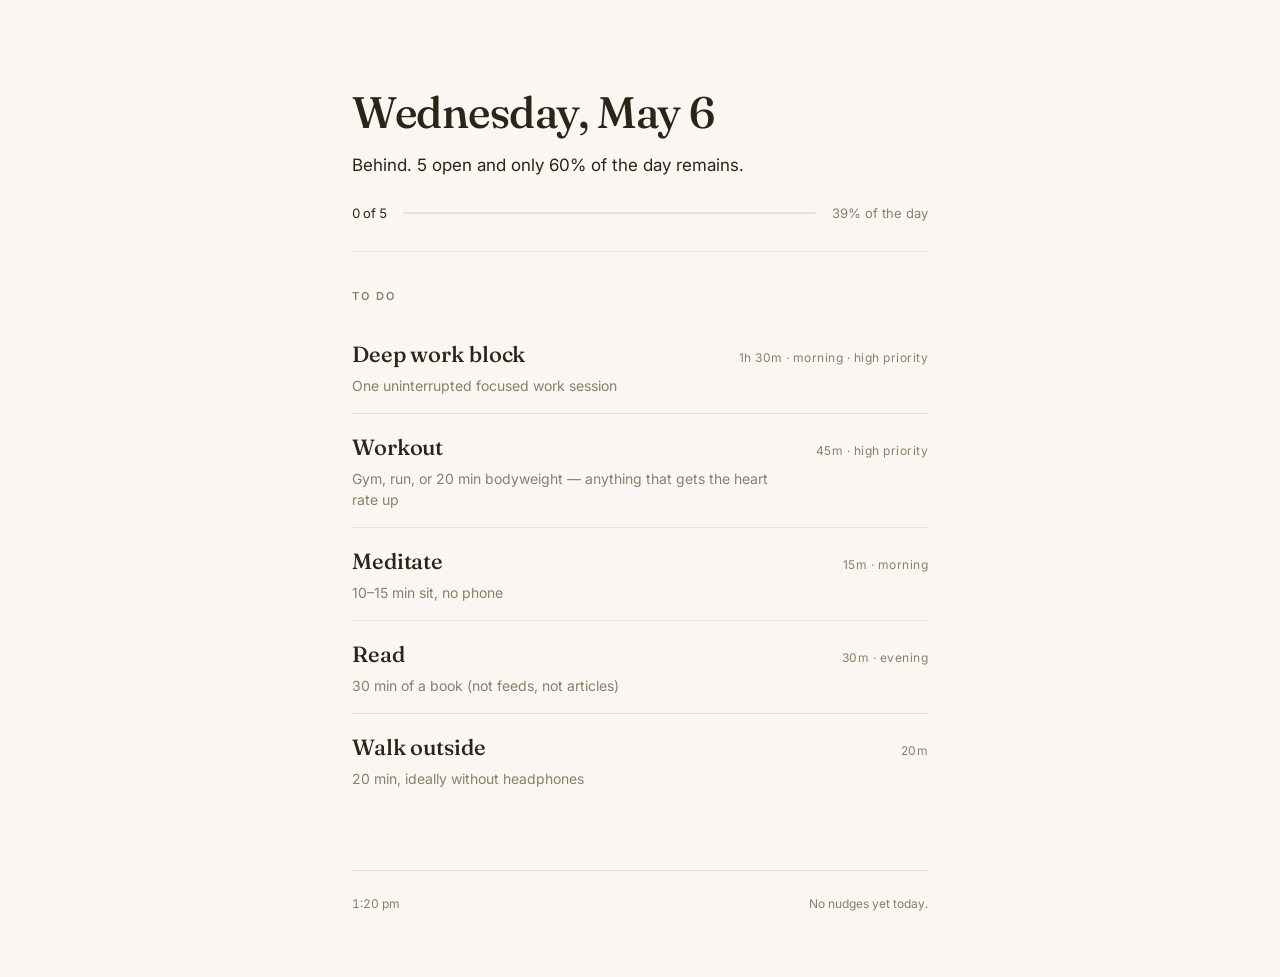
==== index.html @ dbdef40c "v0 skeleton: goals + state YAML, dashboard renderer, sample dashboard - goals.yaml + state/<date>.ya" ====
<!doctype html>
<html lang="en">
<head>
<meta charset="utf-8" />
<meta name="viewport" content="width=device-width, initial-scale=1" />
<title>Wednesday, May 6 — Life</title>
<link rel="preconnect" href="https://fonts.googleapis.com">
<link rel="preconnect" href="https://fonts.gstatic.com" crossorigin>
<link href="https://fonts.googleapis.com/css2?family=Fraunces:wght@400;500;600&family=Inter:wght@400;500;600&display=swap" rel="stylesheet">
<style>
  :root {
    --bg: #faf7f2;
    --ink: #2c2418;
    --muted: #8b7e6b;
    --line: #e8e1d4;
    --sage: #6b7f5a;
    --done-bg: #f1ede3;
    --skip: #a89a83;
  }
  * { box-sizing: border-box; }
  html, body { margin: 0; padding: 0; }
  body {
    background: var(--bg);
    color: var(--ink);
    font-family: 'Inter', -apple-system, system-ui, sans-serif;
    font-size: 16px;
    line-height: 1.55;
    -webkit-font-smoothing: antialiased;
  }
  .page {
    max-width: 640px;
    margin: 0 auto;
    padding: 88px 32px 64px;
  }

  header.head {
    border-bottom: 1px solid var(--line);
    padding-bottom: 28px;
    margin-bottom: 36px;
  }
  .date {
    font-family: 'Fraunces', Georgia, serif;
    font-weight: 500;
    font-size: 44px;
    line-height: 1.1;
    letter-spacing: -0.01em;
    margin: 0 0 16px;
  }
  .status-line {
    font-size: 17px;
    color: var(--ink);
    margin: 0 0 24px;
  }
  .progress {
    display: flex;
    align-items: center;
    gap: 16px;
    font-size: 13px;
    color: var(--muted);
  }
  .progress__bar {
    flex: 1;
    height: 2px;
    background: var(--line);
    border-radius: 2px;
    overflow: hidden;
  }
  .progress__fill {
    height: 100%;
    background: var(--sage);
    width: 0.0%;
    transition: width 600ms ease;
  }
  .progress__count {
    font-feature-settings: "tnum";
    color: var(--ink);
  }

  .section {
    margin: 36px 0;
  }
  .section__label {
    font-family: 'Inter', sans-serif;
    font-size: 11px;
    text-transform: uppercase;
    letter-spacing: 0.18em;
    color: var(--muted);
    margin: 0 0 16px;
    font-weight: 600;
  }
  .goals { list-style: none; padding: 0; margin: 0; }
  .goal {
    display: flex;
    justify-content: space-between;
    align-items: baseline;
    gap: 24px;
    padding: 16px 0;
    border-bottom: 1px solid var(--line);
  }
  .goal:last-child { border-bottom: none; }
  .goal__main { flex: 1; min-width: 0; }
  .goal__title {
    font-family: 'Fraunces', Georgia, serif;
    font-size: 22px;
    font-weight: 500;
    letter-spacing: -0.005em;
  }
  .goal__desc {
    color: var(--muted);
    font-size: 14px;
    margin-top: 4px;
  }
  .goal__meta {
    font-size: 12px;
    color: var(--muted);
    text-transform: lowercase;
    letter-spacing: 0.04em;
    white-space: nowrap;
    flex-shrink: 0;
  }
  .goal--done .goal__title,
  .goal--done .goal__desc {
    color: var(--muted);
    text-decoration: line-through;
    text-decoration-color: var(--line);
  }
  .goal--skipped .goal__title,
  .goal--skipped .goal__desc {
    color: var(--skip);
    font-style: italic;
  }

  footer.foot {
    border-top: 1px solid var(--line);
    padding-top: 24px;
    margin-top: 64px;
    display: flex;
    justify-content: space-between;
    font-size: 12px;
    color: var(--muted);
    font-feature-settings: "tnum";
  }
  footer.foot .right { text-align: right; }

  @media (prefers-color-scheme: dark) {
    :root {
      --bg: #1c1a16;
      --ink: #f0ebe0;
      --muted: #847b6b;
      --line: #2e2a23;
      --sage: #8aa177;
      --done-bg: #25221c;
      --skip: #5e5749;
    }
  }
</style>
</head>
<body>
  <main class="page">
    <header class="head">
      <h1 class="date">Wednesday, May 6</h1>
      <p class="status-line">Behind. 5 open and only 60% of the day remains.</p>
      <div class="progress">
        <span class="progress__count">0 of 5</span>
        <span class="progress__bar"><span class="progress__fill"></span></span>
        <span>39% of the day</span>
      </div>
    </header>
    
    <section class="section">
      <h2 class="section__label">To do</h2>
      <ul class="goals">
      <li class="goal goal--open">
        <div class="goal__main">
          <div class="goal__title">Deep work block</div>
          <div class="goal__desc">One uninterrupted focused work session</div>
        </div>
        <div class="goal__meta">1h 30m · morning · high priority</div>
      </li>
      <li class="goal goal--open">
        <div class="goal__main">
          <div class="goal__title">Workout</div>
          <div class="goal__desc">Gym, run, or 20 min bodyweight — anything that gets the heart rate up</div>
        </div>
        <div class="goal__meta">45m · high priority</div>
      </li>
      <li class="goal goal--open">
        <div class="goal__main">
          <div class="goal__title">Meditate</div>
          <div class="goal__desc">10–15 min sit, no phone</div>
        </div>
        <div class="goal__meta">15m · morning</div>
      </li>
      <li class="goal goal--open">
        <div class="goal__main">
          <div class="goal__title">Read</div>
          <div class="goal__desc">30 min of a book (not feeds, not articles)</div>
        </div>
        <div class="goal__meta">30m · evening</div>
      </li>
      <li class="goal goal--open">
        <div class="goal__main">
          <div class="goal__title">Walk outside</div>
          <div class="goal__desc">20 min, ideally without headphones</div>
        </div>
        <div class="goal__meta">20m</div>
      </li>
      </ul>
    </section>
    <footer class="foot">
      <div>1:20 pm</div>
      <div class="right">No nudges yet today.</div>
    </footer>
  </main>
</body>
</html>
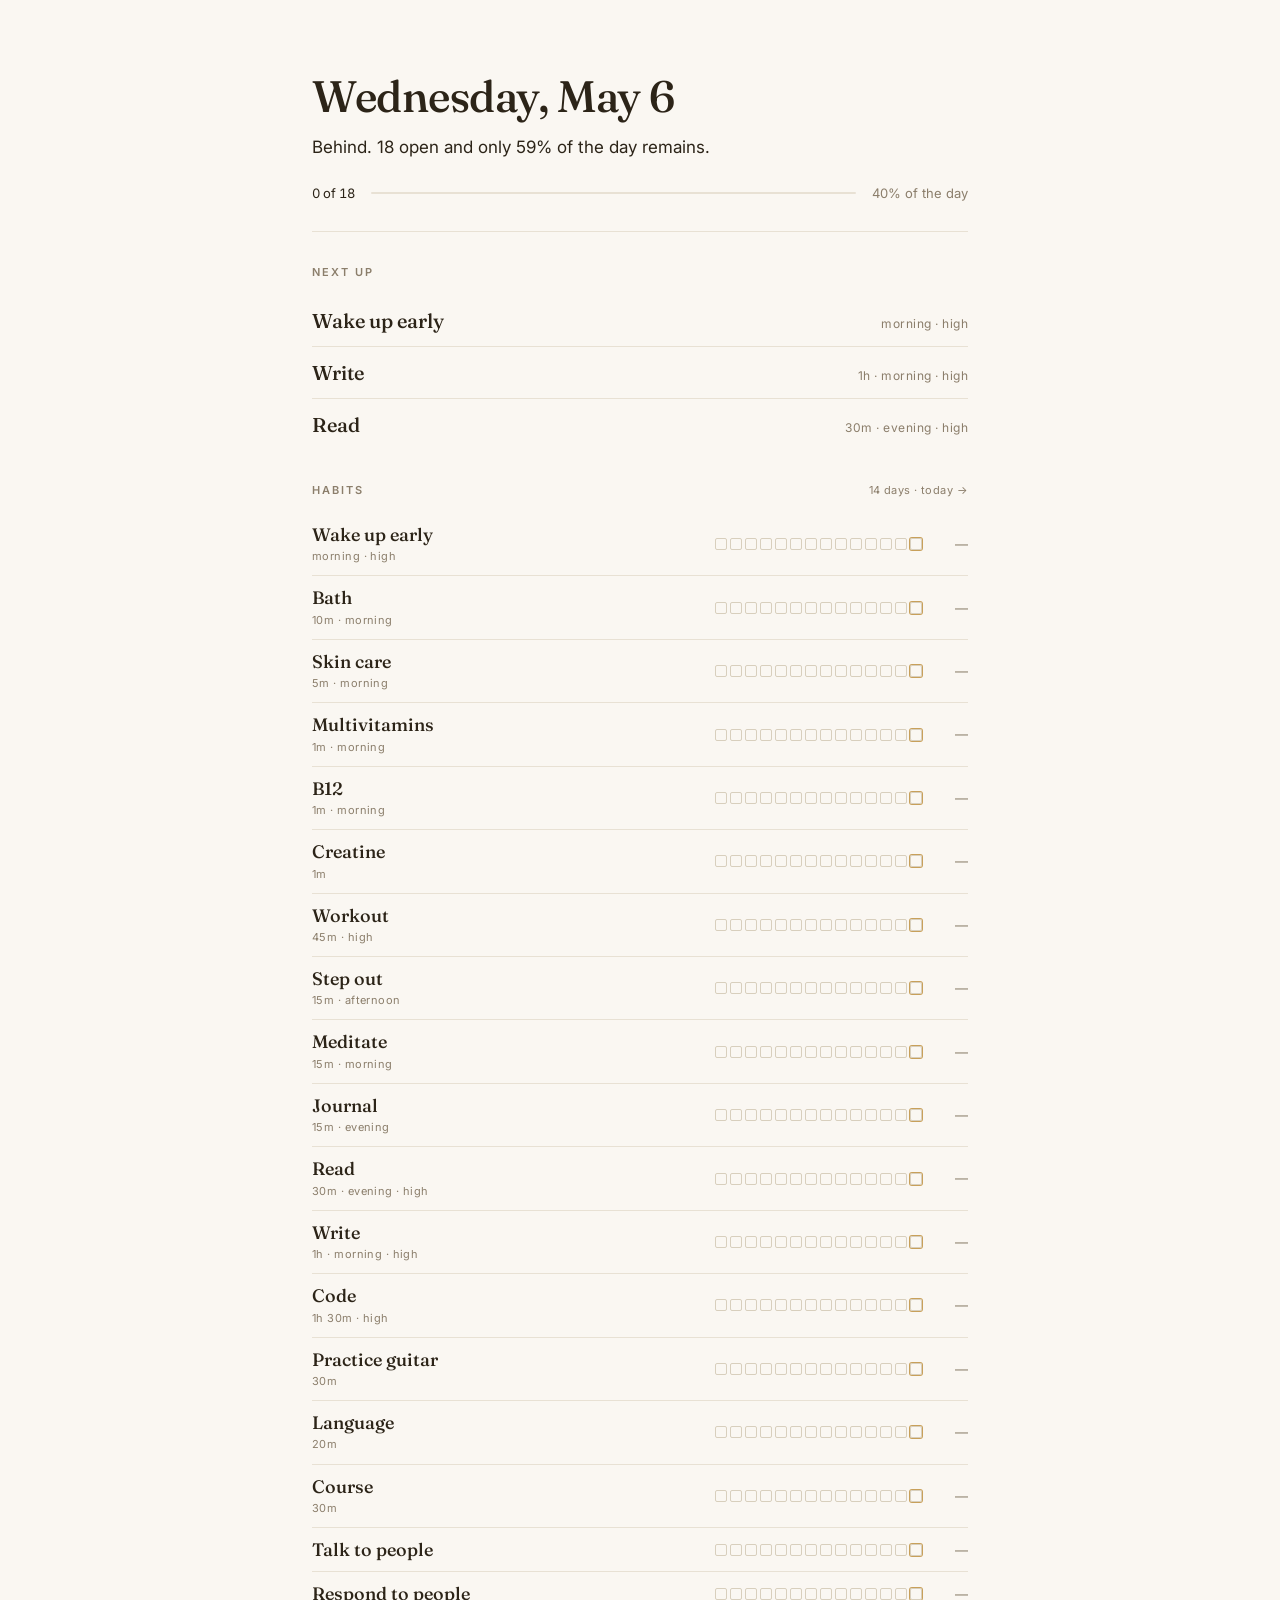
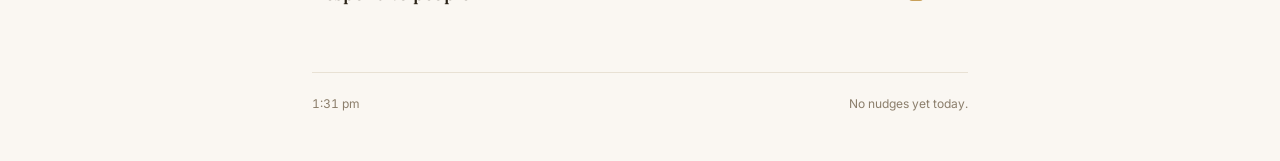
==== commit 245c2ff5: "add multi-day tracker; expand goals to actual 18-item list Page now has two zones: 1. Dashboard — da" ====
--- a/index.html
+++ b/index.html
@@ -13,9 +13,11 @@
     --ink: #2c2418;
     --muted: #8b7e6b;
     --line: #e8e1d4;
+    --line-strong: #d8cfbd;
     --sage: #6b7f5a;
-    --done-bg: #f1ede3;
-    --skip: #a89a83;
+    --sage-soft: #b3c0a3;
+    --skip: #b8aa92;
+    --today: #c8a05a;
   }
   * { box-sizing: border-box; }
   html, body { margin: 0; padding: 0; }
@@ -28,15 +30,16 @@
     -webkit-font-smoothing: antialiased;
   }
   .page {
-    max-width: 640px;
+    max-width: 720px;
     margin: 0 auto;
-    padding: 88px 32px 64px;
-  }
-
-  header.head {
+    padding: 72px 32px 48px;
+  }
+
+  /* ───── Dashboard zone ───── */
+  header.dash {
     border-bottom: 1px solid var(--line);
     padding-bottom: 28px;
-    margin-bottom: 36px;
+    margin-bottom: 32px;
   }
   .date {
     font-family: 'Fraunces', Georgia, serif;
@@ -44,12 +47,12 @@
     font-size: 44px;
     line-height: 1.1;
     letter-spacing: -0.01em;
-    margin: 0 0 16px;
+    margin: 0 0 14px;
   }
   .status-line {
     font-size: 17px;
     color: var(--ink);
-    margin: 0 0 24px;
+    margin: 0 0 22px;
   }
   .progress {
     display: flex;
@@ -76,64 +79,113 @@
     color: var(--ink);
   }
 
-  .section {
-    margin: 36px 0;
-  }
-  .section__label {
+  /* ───── Block / section ───── */
+  .block { margin: 32px 0; }
+  .block__label {
     font-family: 'Inter', sans-serif;
     font-size: 11px;
     text-transform: uppercase;
     letter-spacing: 0.18em;
     color: var(--muted);
-    margin: 0 0 16px;
+    margin: 0 0 14px;
     font-weight: 600;
   }
-  .goals { list-style: none; padding: 0; margin: 0; }
-  .goal {
+
+  /* ───── Next up list ───── */
+  .up-list { list-style: none; padding: 0; margin: 0; }
+  .up {
     display: flex;
     justify-content: space-between;
     align-items: baseline;
-    gap: 24px;
-    padding: 16px 0;
+    padding: 10px 0;
     border-bottom: 1px solid var(--line);
-  }
-  .goal:last-child { border-bottom: none; }
-  .goal__main { flex: 1; min-width: 0; }
-  .goal__title {
+    gap: 16px;
+  }
+  .up:last-child { border-bottom: none; }
+  .up__title {
     font-family: 'Fraunces', Georgia, serif;
-    font-size: 22px;
+    font-size: 20px;
     font-weight: 500;
-    letter-spacing: -0.005em;
-  }
-  .goal__desc {
-    color: var(--muted);
-    font-size: 14px;
-    margin-top: 4px;
-  }
-  .goal__meta {
+  }
+  .up__meta {
     font-size: 12px;
     color: var(--muted);
     text-transform: lowercase;
     letter-spacing: 0.04em;
-    white-space: nowrap;
     flex-shrink: 0;
   }
-  .goal--done .goal__title,
-  .goal--done .goal__desc {
-    color: var(--muted);
-    text-decoration: line-through;
-    text-decoration-color: var(--line);
-  }
-  .goal--skipped .goal__title,
-  .goal--skipped .goal__desc {
-    color: var(--skip);
-    font-style: italic;
-  }
-
+
+  /* ───── Habit list with tracker grid ───── */
+  .tracker-head {
+    display: flex;
+    justify-content: space-between;
+    align-items: baseline;
+  }
+  .tracker-head .legend {
+    font-size: 11px;
+    color: var(--muted);
+    letter-spacing: 0.04em;
+  }
+  .rows { list-style: none; padding: 0; margin: 0; }
+  .row {
+    display: grid;
+    grid-template-columns: 1fr auto auto;
+    gap: 18px;
+    align-items: center;
+    padding: 10px 0;
+    border-bottom: 1px solid var(--line);
+  }
+  .row:last-child { border-bottom: none; }
+  .row__name { min-width: 0; }
+  .row__title {
+    font-family: 'Fraunces', Georgia, serif;
+    font-size: 18px;
+    font-weight: 500;
+    line-height: 1.3;
+  }
+  .row__meta {
+    font-size: 11px;
+    color: var(--muted);
+    margin-top: 2px;
+    text-transform: lowercase;
+    letter-spacing: 0.04em;
+  }
+  .row__grid {
+    display: flex;
+    gap: 3px;
+  }
+  .cell {
+    width: 12px;
+    height: 12px;
+    border-radius: 2px;
+    background: transparent;
+    border: 1px solid var(--line-strong);
+    display: inline-block;
+  }
+  .cell--done { background: var(--sage); border-color: var(--sage); }
+  .cell--partial {
+    background: linear-gradient(135deg, var(--sage) 0 50%, transparent 50% 100%);
+    border-color: var(--sage);
+  }
+  .cell--skipped { background: var(--skip); border-color: var(--skip); opacity: 0.5; }
+  .cell--open { background: transparent; }
+  .cell--today {
+    box-shadow: 0 0 0 1px var(--today);
+  }
+  .row__streak {
+    width: 28px;
+    text-align: right;
+    font-feature-settings: "tnum";
+    font-size: 13px;
+  }
+  .streak--on { color: var(--sage); font-weight: 600; }
+  .streak--off { color: var(--muted); }
+
+  /* ───── Footer ───── */
   footer.foot {
     border-top: 1px solid var(--line);
-    padding-top: 24px;
-    margin-top: 64px;
+    padding-top: 22px;
+    margin-top: 56px;
     display: flex;
     justify-content: space-between;
     font-size: 12px;
@@ -142,73 +194,210 @@
   }
   footer.foot .right { text-align: right; }
 
+  /* ───── Dark mode ───── */
   @media (prefers-color-scheme: dark) {
     :root {
       --bg: #1c1a16;
       --ink: #f0ebe0;
       --muted: #847b6b;
-      --line: #2e2a23;
+      --line: #2a2620;
+      --line-strong: #3a352c;
       --sage: #8aa177;
-      --done-bg: #25221c;
+      --sage-soft: #4a5a3e;
       --skip: #5e5749;
+      --today: #c8a05a;
     }
   }
 </style>
 </head>
 <body>
   <main class="page">
-    <header class="head">
+
+    <!-- Dashboard zone -->
+    <header class="dash">
       <h1 class="date">Wednesday, May 6</h1>
-      <p class="status-line">Behind. 5 open and only 60% of the day remains.</p>
+      <p class="status-line">Behind. 18 open and only 59% of the day remains.</p>
       <div class="progress">
-        <span class="progress__count">0 of 5</span>
+        <span class="progress__count">0 of 18</span>
         <span class="progress__bar"><span class="progress__fill"></span></span>
-        <span>39% of the day</span>
+        <span>40% of the day</span>
       </div>
     </header>
     
-    <section class="section">
-      <h2 class="section__label">To do</h2>
-      <ul class="goals">
-      <li class="goal goal--open">
-        <div class="goal__main">
-          <div class="goal__title">Deep work block</div>
-          <div class="goal__desc">One uninterrupted focused work session</div>
-        </div>
-        <div class="goal__meta">1h 30m · morning · high priority</div>
-      </li>
-      <li class="goal goal--open">
-        <div class="goal__main">
-          <div class="goal__title">Workout</div>
-          <div class="goal__desc">Gym, run, or 20 min bodyweight — anything that gets the heart rate up</div>
-        </div>
-        <div class="goal__meta">45m · high priority</div>
-      </li>
-      <li class="goal goal--open">
-        <div class="goal__main">
-          <div class="goal__title">Meditate</div>
-          <div class="goal__desc">10–15 min sit, no phone</div>
-        </div>
-        <div class="goal__meta">15m · morning</div>
-      </li>
-      <li class="goal goal--open">
-        <div class="goal__main">
-          <div class="goal__title">Read</div>
-          <div class="goal__desc">30 min of a book (not feeds, not articles)</div>
-        </div>
-        <div class="goal__meta">30m · evening</div>
-      </li>
-      <li class="goal goal--open">
-        <div class="goal__main">
-          <div class="goal__title">Walk outside</div>
-          <div class="goal__desc">20 min, ideally without headphones</div>
-        </div>
-        <div class="goal__meta">20m</div>
-      </li>
+    <section class="block">
+      <h2 class="block__label">Next up</h2>
+      <ul class="up-list">
+        <li class="up">
+          <span class="up__title">Wake up early</span>
+          <span class="up__meta">morning · high</span>
+        </li>
+        <li class="up">
+          <span class="up__title">Write</span>
+          <span class="up__meta">1h · morning · high</span>
+        </li>
+        <li class="up">
+          <span class="up__title">Read</span>
+          <span class="up__meta">30m · evening · high</span>
+        </li>
       </ul>
     </section>
+
+    <!-- Habit tracker -->
+    <section class="block">
+      <div class="tracker-head">
+        <h2 class="block__label">Habits</h2>
+        <span class="legend">14 days · today →</span>
+      </div>
+      <ul class="rows">
+      <li class="row">
+        <div class="row__name">
+          <div class="row__title">Wake up early</div>
+          <div class="row__meta">morning · high</div>
+        </div>
+        <div class="row__grid"><span class="cell cell--open" title="2026-04-23: open"></span><span class="cell cell--open" title="2026-04-24: open"></span><span class="cell cell--open" title="2026-04-25: open"></span><span class="cell cell--open" title="2026-04-26: open"></span><span class="cell cell--open" title="2026-04-27: open"></span><span class="cell cell--open" title="2026-04-28: open"></span><span class="cell cell--open" title="2026-04-29: open"></span><span class="cell cell--open" title="2026-04-30: open"></span><span class="cell cell--open" title="2026-05-01: open"></span><span class="cell cell--open" title="2026-05-02: open"></span><span class="cell cell--open" title="2026-05-03: open"></span><span class="cell cell--open" title="2026-05-04: open"></span><span class="cell cell--open" title="2026-05-05: open"></span><span class="cell cell--open cell--today" title="2026-05-06: open"></span></div>
+        <div class="row__streak"><span class="streak streak--off">—</span></div>
+      </li>
+      <li class="row">
+        <div class="row__name">
+          <div class="row__title">Bath</div>
+          <div class="row__meta">10m · morning</div>
+        </div>
+        <div class="row__grid"><span class="cell cell--open" title="2026-04-23: open"></span><span class="cell cell--open" title="2026-04-24: open"></span><span class="cell cell--open" title="2026-04-25: open"></span><span class="cell cell--open" title="2026-04-26: open"></span><span class="cell cell--open" title="2026-04-27: open"></span><span class="cell cell--open" title="2026-04-28: open"></span><span class="cell cell--open" title="2026-04-29: open"></span><span class="cell cell--open" title="2026-04-30: open"></span><span class="cell cell--open" title="2026-05-01: open"></span><span class="cell cell--open" title="2026-05-02: open"></span><span class="cell cell--open" title="2026-05-03: open"></span><span class="cell cell--open" title="2026-05-04: open"></span><span class="cell cell--open" title="2026-05-05: open"></span><span class="cell cell--open cell--today" title="2026-05-06: open"></span></div>
+        <div class="row__streak"><span class="streak streak--off">—</span></div>
+      </li>
+      <li class="row">
+        <div class="row__name">
+          <div class="row__title">Skin care</div>
+          <div class="row__meta">5m · morning</div>
+        </div>
+        <div class="row__grid"><span class="cell cell--open" title="2026-04-23: open"></span><span class="cell cell--open" title="2026-04-24: open"></span><span class="cell cell--open" title="2026-04-25: open"></span><span class="cell cell--open" title="2026-04-26: open"></span><span class="cell cell--open" title="2026-04-27: open"></span><span class="cell cell--open" title="2026-04-28: open"></span><span class="cell cell--open" title="2026-04-29: open"></span><span class="cell cell--open" title="2026-04-30: open"></span><span class="cell cell--open" title="2026-05-01: open"></span><span class="cell cell--open" title="2026-05-02: open"></span><span class="cell cell--open" title="2026-05-03: open"></span><span class="cell cell--open" title="2026-05-04: open"></span><span class="cell cell--open" title="2026-05-05: open"></span><span class="cell cell--open cell--today" title="2026-05-06: open"></span></div>
+        <div class="row__streak"><span class="streak streak--off">—</span></div>
+      </li>
+      <li class="row">
+        <div class="row__name">
+          <div class="row__title">Multivitamins</div>
+          <div class="row__meta">1m · morning</div>
+        </div>
+        <div class="row__grid"><span class="cell cell--open" title="2026-04-23: open"></span><span class="cell cell--open" title="2026-04-24: open"></span><span class="cell cell--open" title="2026-04-25: open"></span><span class="cell cell--open" title="2026-04-26: open"></span><span class="cell cell--open" title="2026-04-27: open"></span><span class="cell cell--open" title="2026-04-28: open"></span><span class="cell cell--open" title="2026-04-29: open"></span><span class="cell cell--open" title="2026-04-30: open"></span><span class="cell cell--open" title="2026-05-01: open"></span><span class="cell cell--open" title="2026-05-02: open"></span><span class="cell cell--open" title="2026-05-03: open"></span><span class="cell cell--open" title="2026-05-04: open"></span><span class="cell cell--open" title="2026-05-05: open"></span><span class="cell cell--open cell--today" title="2026-05-06: open"></span></div>
+        <div class="row__streak"><span class="streak streak--off">—</span></div>
+      </li>
+      <li class="row">
+        <div class="row__name">
+          <div class="row__title">B12</div>
+          <div class="row__meta">1m · morning</div>
+        </div>
+        <div class="row__grid"><span class="cell cell--open" title="2026-04-23: open"></span><span class="cell cell--open" title="2026-04-24: open"></span><span class="cell cell--open" title="2026-04-25: open"></span><span class="cell cell--open" title="2026-04-26: open"></span><span class="cell cell--open" title="2026-04-27: open"></span><span class="cell cell--open" title="2026-04-28: open"></span><span class="cell cell--open" title="2026-04-29: open"></span><span class="cell cell--open" title="2026-04-30: open"></span><span class="cell cell--open" title="2026-05-01: open"></span><span class="cell cell--open" title="2026-05-02: open"></span><span class="cell cell--open" title="2026-05-03: open"></span><span class="cell cell--open" title="2026-05-04: open"></span><span class="cell cell--open" title="2026-05-05: open"></span><span class="cell cell--open cell--today" title="2026-05-06: open"></span></div>
+        <div class="row__streak"><span class="streak streak--off">—</span></div>
+      </li>
+      <li class="row">
+        <div class="row__name">
+          <div class="row__title">Creatine</div>
+          <div class="row__meta">1m</div>
+        </div>
+        <div class="row__grid"><span class="cell cell--open" title="2026-04-23: open"></span><span class="cell cell--open" title="2026-04-24: open"></span><span class="cell cell--open" title="2026-04-25: open"></span><span class="cell cell--open" title="2026-04-26: open"></span><span class="cell cell--open" title="2026-04-27: open"></span><span class="cell cell--open" title="2026-04-28: open"></span><span class="cell cell--open" title="2026-04-29: open"></span><span class="cell cell--open" title="2026-04-30: open"></span><span class="cell cell--open" title="2026-05-01: open"></span><span class="cell cell--open" title="2026-05-02: open"></span><span class="cell cell--open" title="2026-05-03: open"></span><span class="cell cell--open" title="2026-05-04: open"></span><span class="cell cell--open" title="2026-05-05: open"></span><span class="cell cell--open cell--today" title="2026-05-06: open"></span></div>
+        <div class="row__streak"><span class="streak streak--off">—</span></div>
+      </li>
+      <li class="row">
+        <div class="row__name">
+          <div class="row__title">Workout</div>
+          <div class="row__meta">45m · high</div>
+        </div>
+        <div class="row__grid"><span class="cell cell--open" title="2026-04-23: open"></span><span class="cell cell--open" title="2026-04-24: open"></span><span class="cell cell--open" title="2026-04-25: open"></span><span class="cell cell--open" title="2026-04-26: open"></span><span class="cell cell--open" title="2026-04-27: open"></span><span class="cell cell--open" title="2026-04-28: open"></span><span class="cell cell--open" title="2026-04-29: open"></span><span class="cell cell--open" title="2026-04-30: open"></span><span class="cell cell--open" title="2026-05-01: open"></span><span class="cell cell--open" title="2026-05-02: open"></span><span class="cell cell--open" title="2026-05-03: open"></span><span class="cell cell--open" title="2026-05-04: open"></span><span class="cell cell--open" title="2026-05-05: open"></span><span class="cell cell--open cell--today" title="2026-05-06: open"></span></div>
+        <div class="row__streak"><span class="streak streak--off">—</span></div>
+      </li>
+      <li class="row">
+        <div class="row__name">
+          <div class="row__title">Step out</div>
+          <div class="row__meta">15m · afternoon</div>
+        </div>
+        <div class="row__grid"><span class="cell cell--open" title="2026-04-23: open"></span><span class="cell cell--open" title="2026-04-24: open"></span><span class="cell cell--open" title="2026-04-25: open"></span><span class="cell cell--open" title="2026-04-26: open"></span><span class="cell cell--open" title="2026-04-27: open"></span><span class="cell cell--open" title="2026-04-28: open"></span><span class="cell cell--open" title="2026-04-29: open"></span><span class="cell cell--open" title="2026-04-30: open"></span><span class="cell cell--open" title="2026-05-01: open"></span><span class="cell cell--open" title="2026-05-02: open"></span><span class="cell cell--open" title="2026-05-03: open"></span><span class="cell cell--open" title="2026-05-04: open"></span><span class="cell cell--open" title="2026-05-05: open"></span><span class="cell cell--open cell--today" title="2026-05-06: open"></span></div>
+        <div class="row__streak"><span class="streak streak--off">—</span></div>
+      </li>
+      <li class="row">
+        <div class="row__name">
+          <div class="row__title">Meditate</div>
+          <div class="row__meta">15m · morning</div>
+        </div>
+        <div class="row__grid"><span class="cell cell--open" title="2026-04-23: open"></span><span class="cell cell--open" title="2026-04-24: open"></span><span class="cell cell--open" title="2026-04-25: open"></span><span class="cell cell--open" title="2026-04-26: open"></span><span class="cell cell--open" title="2026-04-27: open"></span><span class="cell cell--open" title="2026-04-28: open"></span><span class="cell cell--open" title="2026-04-29: open"></span><span class="cell cell--open" title="2026-04-30: open"></span><span class="cell cell--open" title="2026-05-01: open"></span><span class="cell cell--open" title="2026-05-02: open"></span><span class="cell cell--open" title="2026-05-03: open"></span><span class="cell cell--open" title="2026-05-04: open"></span><span class="cell cell--open" title="2026-05-05: open"></span><span class="cell cell--open cell--today" title="2026-05-06: open"></span></div>
+        <div class="row__streak"><span class="streak streak--off">—</span></div>
+      </li>
+      <li class="row">
+        <div class="row__name">
+          <div class="row__title">Journal</div>
+          <div class="row__meta">15m · evening</div>
+        </div>
+        <div class="row__grid"><span class="cell cell--open" title="2026-04-23: open"></span><span class="cell cell--open" title="2026-04-24: open"></span><span class="cell cell--open" title="2026-04-25: open"></span><span class="cell cell--open" title="2026-04-26: open"></span><span class="cell cell--open" title="2026-04-27: open"></span><span class="cell cell--open" title="2026-04-28: open"></span><span class="cell cell--open" title="2026-04-29: open"></span><span class="cell cell--open" title="2026-04-30: open"></span><span class="cell cell--open" title="2026-05-01: open"></span><span class="cell cell--open" title="2026-05-02: open"></span><span class="cell cell--open" title="2026-05-03: open"></span><span class="cell cell--open" title="2026-05-04: open"></span><span class="cell cell--open" title="2026-05-05: open"></span><span class="cell cell--open cell--today" title="2026-05-06: open"></span></div>
+        <div class="row__streak"><span class="streak streak--off">—</span></div>
+      </li>
+      <li class="row">
+        <div class="row__name">
+          <div class="row__title">Read</div>
+          <div class="row__meta">30m · evening · high</div>
+        </div>
+        <div class="row__grid"><span class="cell cell--open" title="2026-04-23: open"></span><span class="cell cell--open" title="2026-04-24: open"></span><span class="cell cell--open" title="2026-04-25: open"></span><span class="cell cell--open" title="2026-04-26: open"></span><span class="cell cell--open" title="2026-04-27: open"></span><span class="cell cell--open" title="2026-04-28: open"></span><span class="cell cell--open" title="2026-04-29: open"></span><span class="cell cell--open" title="2026-04-30: open"></span><span class="cell cell--open" title="2026-05-01: open"></span><span class="cell cell--open" title="2026-05-02: open"></span><span class="cell cell--open" title="2026-05-03: open"></span><span class="cell cell--open" title="2026-05-04: open"></span><span class="cell cell--open" title="2026-05-05: open"></span><span class="cell cell--open cell--today" title="2026-05-06: open"></span></div>
+        <div class="row__streak"><span class="streak streak--off">—</span></div>
+      </li>
+      <li class="row">
+        <div class="row__name">
+          <div class="row__title">Write</div>
+          <div class="row__meta">1h · morning · high</div>
+        </div>
+        <div class="row__grid"><span class="cell cell--open" title="2026-04-23: open"></span><span class="cell cell--open" title="2026-04-24: open"></span><span class="cell cell--open" title="2026-04-25: open"></span><span class="cell cell--open" title="2026-04-26: open"></span><span class="cell cell--open" title="2026-04-27: open"></span><span class="cell cell--open" title="2026-04-28: open"></span><span class="cell cell--open" title="2026-04-29: open"></span><span class="cell cell--open" title="2026-04-30: open"></span><span class="cell cell--open" title="2026-05-01: open"></span><span class="cell cell--open" title="2026-05-02: open"></span><span class="cell cell--open" title="2026-05-03: open"></span><span class="cell cell--open" title="2026-05-04: open"></span><span class="cell cell--open" title="2026-05-05: open"></span><span class="cell cell--open cell--today" title="2026-05-06: open"></span></div>
+        <div class="row__streak"><span class="streak streak--off">—</span></div>
+      </li>
+      <li class="row">
+        <div class="row__name">
+          <div class="row__title">Code</div>
+          <div class="row__meta">1h 30m · high</div>
+        </div>
+        <div class="row__grid"><span class="cell cell--open" title="2026-04-23: open"></span><span class="cell cell--open" title="2026-04-24: open"></span><span class="cell cell--open" title="2026-04-25: open"></span><span class="cell cell--open" title="2026-04-26: open"></span><span class="cell cell--open" title="2026-04-27: open"></span><span class="cell cell--open" title="2026-04-28: open"></span><span class="cell cell--open" title="2026-04-29: open"></span><span class="cell cell--open" title="2026-04-30: open"></span><span class="cell cell--open" title="2026-05-01: open"></span><span class="cell cell--open" title="2026-05-02: open"></span><span class="cell cell--open" title="2026-05-03: open"></span><span class="cell cell--open" title="2026-05-04: open"></span><span class="cell cell--open" title="2026-05-05: open"></span><span class="cell cell--open cell--today" title="2026-05-06: open"></span></div>
+        <div class="row__streak"><span class="streak streak--off">—</span></div>
+      </li>
+      <li class="row">
+        <div class="row__name">
+          <div class="row__title">Practice guitar</div>
+          <div class="row__meta">30m</div>
+        </div>
+        <div class="row__grid"><span class="cell cell--open" title="2026-04-23: open"></span><span class="cell cell--open" title="2026-04-24: open"></span><span class="cell cell--open" title="2026-04-25: open"></span><span class="cell cell--open" title="2026-04-26: open"></span><span class="cell cell--open" title="2026-04-27: open"></span><span class="cell cell--open" title="2026-04-28: open"></span><span class="cell cell--open" title="2026-04-29: open"></span><span class="cell cell--open" title="2026-04-30: open"></span><span class="cell cell--open" title="2026-05-01: open"></span><span class="cell cell--open" title="2026-05-02: open"></span><span class="cell cell--open" title="2026-05-03: open"></span><span class="cell cell--open" title="2026-05-04: open"></span><span class="cell cell--open" title="2026-05-05: open"></span><span class="cell cell--open cell--today" title="2026-05-06: open"></span></div>
+        <div class="row__streak"><span class="streak streak--off">—</span></div>
+      </li>
+      <li class="row">
+        <div class="row__name">
+          <div class="row__title">Language</div>
+          <div class="row__meta">20m</div>
+        </div>
+        <div class="row__grid"><span class="cell cell--open" title="2026-04-23: open"></span><span class="cell cell--open" title="2026-04-24: open"></span><span class="cell cell--open" title="2026-04-25: open"></span><span class="cell cell--open" title="2026-04-26: open"></span><span class="cell cell--open" title="2026-04-27: open"></span><span class="cell cell--open" title="2026-04-28: open"></span><span class="cell cell--open" title="2026-04-29: open"></span><span class="cell cell--open" title="2026-04-30: open"></span><span class="cell cell--open" title="2026-05-01: open"></span><span class="cell cell--open" title="2026-05-02: open"></span><span class="cell cell--open" title="2026-05-03: open"></span><span class="cell cell--open" title="2026-05-04: open"></span><span class="cell cell--open" title="2026-05-05: open"></span><span class="cell cell--open cell--today" title="2026-05-06: open"></span></div>
+        <div class="row__streak"><span class="streak streak--off">—</span></div>
+      </li>
+      <li class="row">
+        <div class="row__name">
+          <div class="row__title">Course</div>
+          <div class="row__meta">30m</div>
+        </div>
+        <div class="row__grid"><span class="cell cell--open" title="2026-04-23: open"></span><span class="cell cell--open" title="2026-04-24: open"></span><span class="cell cell--open" title="2026-04-25: open"></span><span class="cell cell--open" title="2026-04-26: open"></span><span class="cell cell--open" title="2026-04-27: open"></span><span class="cell cell--open" title="2026-04-28: open"></span><span class="cell cell--open" title="2026-04-29: open"></span><span class="cell cell--open" title="2026-04-30: open"></span><span class="cell cell--open" title="2026-05-01: open"></span><span class="cell cell--open" title="2026-05-02: open"></span><span class="cell cell--open" title="2026-05-03: open"></span><span class="cell cell--open" title="2026-05-04: open"></span><span class="cell cell--open" title="2026-05-05: open"></span><span class="cell cell--open cell--today" title="2026-05-06: open"></span></div>
+        <div class="row__streak"><span class="streak streak--off">—</span></div>
+      </li>
+      <li class="row">
+        <div class="row__name">
+          <div class="row__title">Talk to people</div>
+          
+        </div>
+        <div class="row__grid"><span class="cell cell--open" title="2026-04-23: open"></span><span class="cell cell--open" title="2026-04-24: open"></span><span class="cell cell--open" title="2026-04-25: open"></span><span class="cell cell--open" title="2026-04-26: open"></span><span class="cell cell--open" title="2026-04-27: open"></span><span class="cell cell--open" title="2026-04-28: open"></span><span class="cell cell--open" title="2026-04-29: open"></span><span class="cell cell--open" title="2026-04-30: open"></span><span class="cell cell--open" title="2026-05-01: open"></span><span class="cell cell--open" title="2026-05-02: open"></span><span class="cell cell--open" title="2026-05-03: open"></span><span class="cell cell--open" title="2026-05-04: open"></span><span class="cell cell--open" title="2026-05-05: open"></span><span class="cell cell--open cell--today" title="2026-05-06: open"></span></div>
+        <div class="row__streak"><span class="streak streak--off">—</span></div>
+      </li>
+      <li class="row">
+        <div class="row__name">
+          <div class="row__title">Respond to people</div>
+          
+        </div>
+        <div class="row__grid"><span class="cell cell--open" title="2026-04-23: open"></span><span class="cell cell--open" title="2026-04-24: open"></span><span class="cell cell--open" title="2026-04-25: open"></span><span class="cell cell--open" title="2026-04-26: open"></span><span class="cell cell--open" title="2026-04-27: open"></span><span class="cell cell--open" title="2026-04-28: open"></span><span class="cell cell--open" title="2026-04-29: open"></span><span class="cell cell--open" title="2026-04-30: open"></span><span class="cell cell--open" title="2026-05-01: open"></span><span class="cell cell--open" title="2026-05-02: open"></span><span class="cell cell--open" title="2026-05-03: open"></span><span class="cell cell--open" title="2026-05-04: open"></span><span class="cell cell--open" title="2026-05-05: open"></span><span class="cell cell--open cell--today" title="2026-05-06: open"></span></div>
+        <div class="row__streak"><span class="streak streak--off">—</span></div>
+      </li>
+      </ul>
+    </section>
+
     <footer class="foot">
-      <div>1:20 pm</div>
+      <div>1:31 pm</div>
       <div class="right">No nudges yet today.</div>
     </footer>
   </main>
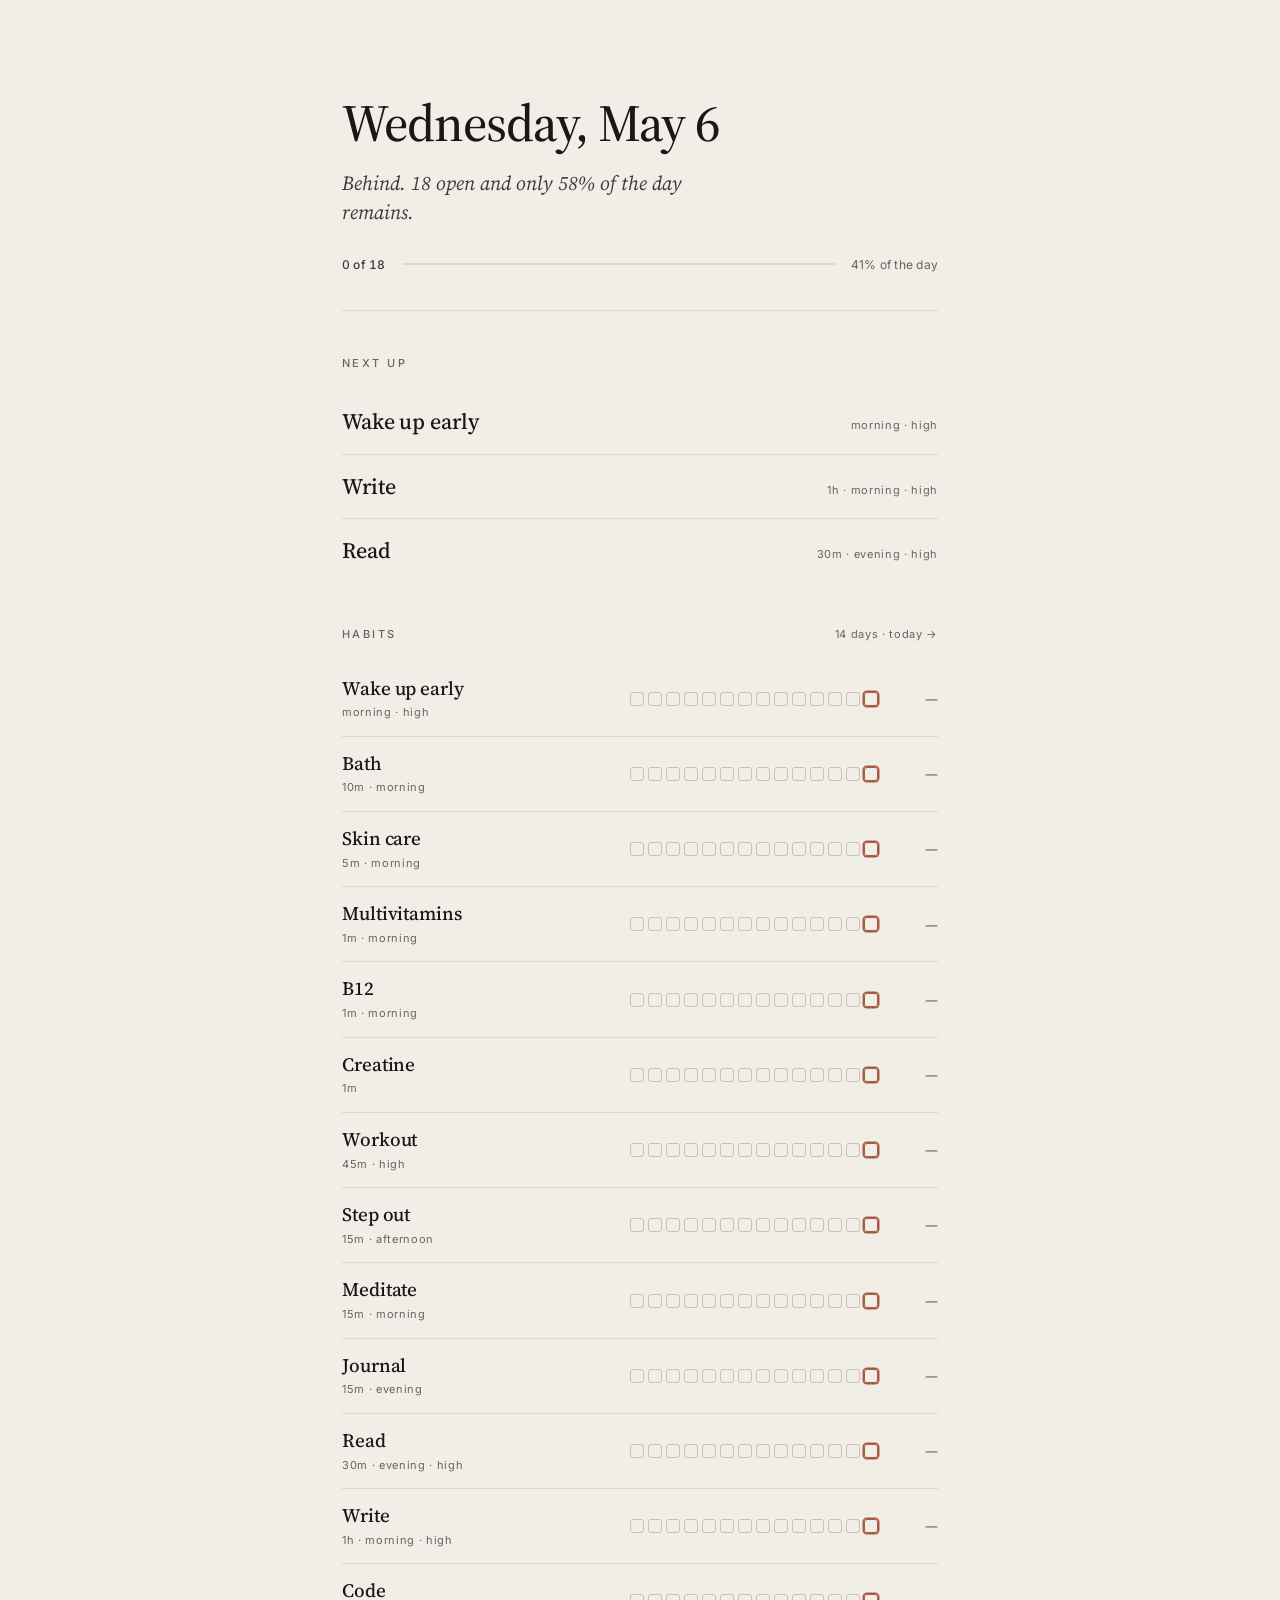
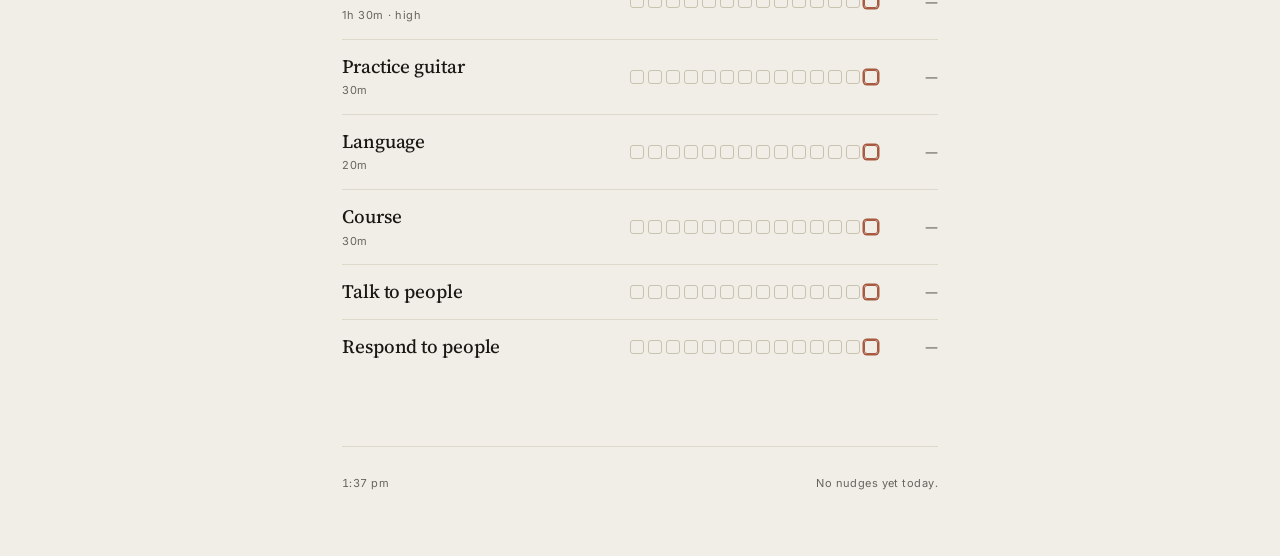
==== commit ddd350a1: "extract css to style.css; first claude design pass style.css holds all design tokens and styling. re" ====
--- a/index.html
+++ b/index.html
@@ -6,209 +6,8 @@
 <title>Wednesday, May 6 — Life</title>
 <link rel="preconnect" href="https://fonts.googleapis.com">
 <link rel="preconnect" href="https://fonts.gstatic.com" crossorigin>
-<link href="https://fonts.googleapis.com/css2?family=Fraunces:wght@400;500;600&family=Inter:wght@400;500;600&display=swap" rel="stylesheet">
-<style>
-  :root {
-    --bg: #faf7f2;
-    --ink: #2c2418;
-    --muted: #8b7e6b;
-    --line: #e8e1d4;
-    --line-strong: #d8cfbd;
-    --sage: #6b7f5a;
-    --sage-soft: #b3c0a3;
-    --skip: #b8aa92;
-    --today: #c8a05a;
-  }
-  * { box-sizing: border-box; }
-  html, body { margin: 0; padding: 0; }
-  body {
-    background: var(--bg);
-    color: var(--ink);
-    font-family: 'Inter', -apple-system, system-ui, sans-serif;
-    font-size: 16px;
-    line-height: 1.55;
-    -webkit-font-smoothing: antialiased;
-  }
-  .page {
-    max-width: 720px;
-    margin: 0 auto;
-    padding: 72px 32px 48px;
-  }
-
-  /* ───── Dashboard zone ───── */
-  header.dash {
-    border-bottom: 1px solid var(--line);
-    padding-bottom: 28px;
-    margin-bottom: 32px;
-  }
-  .date {
-    font-family: 'Fraunces', Georgia, serif;
-    font-weight: 500;
-    font-size: 44px;
-    line-height: 1.1;
-    letter-spacing: -0.01em;
-    margin: 0 0 14px;
-  }
-  .status-line {
-    font-size: 17px;
-    color: var(--ink);
-    margin: 0 0 22px;
-  }
-  .progress {
-    display: flex;
-    align-items: center;
-    gap: 16px;
-    font-size: 13px;
-    color: var(--muted);
-  }
-  .progress__bar {
-    flex: 1;
-    height: 2px;
-    background: var(--line);
-    border-radius: 2px;
-    overflow: hidden;
-  }
-  .progress__fill {
-    height: 100%;
-    background: var(--sage);
-    width: 0.0%;
-    transition: width 600ms ease;
-  }
-  .progress__count {
-    font-feature-settings: "tnum";
-    color: var(--ink);
-  }
-
-  /* ───── Block / section ───── */
-  .block { margin: 32px 0; }
-  .block__label {
-    font-family: 'Inter', sans-serif;
-    font-size: 11px;
-    text-transform: uppercase;
-    letter-spacing: 0.18em;
-    color: var(--muted);
-    margin: 0 0 14px;
-    font-weight: 600;
-  }
-
-  /* ───── Next up list ───── */
-  .up-list { list-style: none; padding: 0; margin: 0; }
-  .up {
-    display: flex;
-    justify-content: space-between;
-    align-items: baseline;
-    padding: 10px 0;
-    border-bottom: 1px solid var(--line);
-    gap: 16px;
-  }
-  .up:last-child { border-bottom: none; }
-  .up__title {
-    font-family: 'Fraunces', Georgia, serif;
-    font-size: 20px;
-    font-weight: 500;
-  }
-  .up__meta {
-    font-size: 12px;
-    color: var(--muted);
-    text-transform: lowercase;
-    letter-spacing: 0.04em;
-    flex-shrink: 0;
-  }
-
-  /* ───── Habit list with tracker grid ───── */
-  .tracker-head {
-    display: flex;
-    justify-content: space-between;
-    align-items: baseline;
-  }
-  .tracker-head .legend {
-    font-size: 11px;
-    color: var(--muted);
-    letter-spacing: 0.04em;
-  }
-  .rows { list-style: none; padding: 0; margin: 0; }
-  .row {
-    display: grid;
-    grid-template-columns: 1fr auto auto;
-    gap: 18px;
-    align-items: center;
-    padding: 10px 0;
-    border-bottom: 1px solid var(--line);
-  }
-  .row:last-child { border-bottom: none; }
-  .row__name { min-width: 0; }
-  .row__title {
-    font-family: 'Fraunces', Georgia, serif;
-    font-size: 18px;
-    font-weight: 500;
-    line-height: 1.3;
-  }
-  .row__meta {
-    font-size: 11px;
-    color: var(--muted);
-    margin-top: 2px;
-    text-transform: lowercase;
-    letter-spacing: 0.04em;
-  }
-  .row__grid {
-    display: flex;
-    gap: 3px;
-  }
-  .cell {
-    width: 12px;
-    height: 12px;
-    border-radius: 2px;
-    background: transparent;
-    border: 1px solid var(--line-strong);
-    display: inline-block;
-  }
-  .cell--done { background: var(--sage); border-color: var(--sage); }
-  .cell--partial {
-    background: linear-gradient(135deg, var(--sage) 0 50%, transparent 50% 100%);
-    border-color: var(--sage);
-  }
-  .cell--skipped { background: var(--skip); border-color: var(--skip); opacity: 0.5; }
-  .cell--open { background: transparent; }
-  .cell--today {
-    box-shadow: 0 0 0 1px var(--today);
-  }
-  .row__streak {
-    width: 28px;
-    text-align: right;
-    font-feature-settings: "tnum";
-    font-size: 13px;
-  }
-  .streak--on { color: var(--sage); font-weight: 600; }
-  .streak--off { color: var(--muted); }
-
-  /* ───── Footer ───── */
-  footer.foot {
-    border-top: 1px solid var(--line);
-    padding-top: 22px;
-    margin-top: 56px;
-    display: flex;
-    justify-content: space-between;
-    font-size: 12px;
-    color: var(--muted);
-    font-feature-settings: "tnum";
-  }
-  footer.foot .right { text-align: right; }
-
-  /* ───── Dark mode ───── */
-  @media (prefers-color-scheme: dark) {
-    :root {
-      --bg: #1c1a16;
-      --ink: #f0ebe0;
-      --muted: #847b6b;
-      --line: #2a2620;
-      --line-strong: #3a352c;
-      --sage: #8aa177;
-      --sage-soft: #4a5a3e;
-      --skip: #5e5749;
-      --today: #c8a05a;
-    }
-  }
-</style>
+<link href="https://fonts.googleapis.com/css2?family=Source+Serif+4:ital,opsz,wght@0,8..60,400;0,8..60,500;0,8..60,600;1,8..60,400;1,8..60,500&family=Inter:wght@400;500;600&display=swap" rel="stylesheet">
+<link rel="stylesheet" href="style.css" />
 </head>
 <body>
   <main class="page">
@@ -216,11 +15,11 @@
     <!-- Dashboard zone -->
     <header class="dash">
       <h1 class="date">Wednesday, May 6</h1>
-      <p class="status-line">Behind. 18 open and only 59% of the day remains.</p>
+      <p class="status-line">Behind. 18 open and only 58% of the day remains.</p>
       <div class="progress">
         <span class="progress__count">0 of 18</span>
-        <span class="progress__bar"><span class="progress__fill"></span></span>
-        <span>40% of the day</span>
+        <span class="progress__bar"><span class="progress__fill" style="width: 0.0%"></span></span>
+        <span>41% of the day</span>
       </div>
     </header>
     
@@ -397,7 +196,7 @@
     </section>
 
     <footer class="foot">
-      <div>1:31 pm</div>
+      <div>1:37 pm</div>
       <div class="right">No nudges yet today.</div>
     </footer>
   </main>
--- a/style.css
+++ b/style.css
@@ -0,0 +1,283 @@
+/* ──────────────────────────────────────────────────────────
+   Life Webpage — Claude design pass
+   Edit this file directly and refresh the browser to iterate.
+   The dashboard's data still comes from render.py.
+   ────────────────────────────────────────────────────────── */
+
+:root {
+  /* Claude warm-paper palette */
+  --bg:           #F0EEE6;
+  --surface:      #FAF9F5;
+  --ink:          #191814;
+  --muted:        #65645E;
+  --muted-strong: #3F3D38;
+  --line:         #DDD8C9;
+  --line-strong:  #C8C2AF;
+
+  /* Claude coral as the single accent */
+  --accent:       #CC785C;
+  --accent-soft:  #E8D5C4;
+  --accent-deep:  #A85A40;
+
+  /* Status colors derived from coral + warm grays */
+  --done:         var(--accent);
+  --partial:      var(--accent-soft);
+  --skip:         #B5AE9A;
+  --today-ring:   var(--accent-deep);
+
+  /* Typography */
+  --font-serif:   'Source Serif 4', 'Source Serif Pro', Georgia, 'Times New Roman', serif;
+  --font-sans:    'Inter', -apple-system, system-ui, sans-serif;
+
+  --max-width:    660px;
+}
+
+* { box-sizing: border-box; }
+html, body { margin: 0; padding: 0; }
+
+body {
+  background: var(--bg);
+  color: var(--ink);
+  font-family: var(--font-serif);
+  font-size: 18px;
+  line-height: 1.6;
+  -webkit-font-smoothing: antialiased;
+  text-rendering: optimizeLegibility;
+}
+
+.page {
+  max-width: var(--max-width);
+  margin: 0 auto;
+  padding: 96px 32px 64px;
+}
+
+
+/* ───── Dashboard zone ─────────────────────────────────── */
+
+header.dash {
+  border-bottom: 1px solid var(--line);
+  padding-bottom: 36px;
+  margin-bottom: 44px;
+}
+
+.date {
+  font-family: var(--font-serif);
+  font-weight: 500;
+  font-size: 52px;
+  line-height: 1.05;
+  letter-spacing: -0.02em;
+  margin: 0 0 18px;
+  color: var(--ink);
+}
+
+.status-line {
+  font-family: var(--font-serif);
+  font-style: italic;
+  font-weight: 400;
+  font-size: 20px;
+  line-height: 1.45;
+  color: var(--muted-strong);
+  margin: 0 0 28px;
+  max-width: 36ch;
+}
+
+.progress {
+  display: flex;
+  align-items: center;
+  gap: 16px;
+  font-family: var(--font-sans);
+  font-size: 12px;
+  color: var(--muted);
+  letter-spacing: 0.02em;
+}
+.progress__bar {
+  flex: 1;
+  height: 2px;
+  background: var(--line);
+  border-radius: 2px;
+  overflow: hidden;
+}
+.progress__fill {
+  height: 100%;
+  background: var(--accent);
+  transition: width 600ms ease;
+}
+.progress__count {
+  font-feature-settings: "tnum";
+  color: var(--muted-strong);
+  font-weight: 500;
+}
+
+
+/* ───── Section / block ─────────────────────────────────── */
+
+.block { margin: 44px 0; }
+
+.block__label {
+  font-family: var(--font-sans);
+  font-size: 11px;
+  text-transform: uppercase;
+  letter-spacing: 0.22em;
+  color: var(--muted);
+  margin: 0 0 18px;
+  font-weight: 500;
+}
+
+
+/* ───── Next up ─────────────────────────────────────────── */
+
+.up-list { list-style: none; padding: 0; margin: 0; }
+
+.up {
+  display: flex;
+  justify-content: space-between;
+  align-items: baseline;
+  padding: 14px 0;
+  border-bottom: 1px solid var(--line);
+  gap: 20px;
+}
+.up:last-child { border-bottom: none; }
+
+.up__title {
+  font-family: var(--font-serif);
+  font-size: 22px;
+  font-weight: 500;
+  letter-spacing: -0.005em;
+}
+
+.up__meta {
+  font-family: var(--font-sans);
+  font-size: 11px;
+  color: var(--muted);
+  text-transform: lowercase;
+  letter-spacing: 0.06em;
+  flex-shrink: 0;
+}
+
+
+/* ───── Habit tracker ───────────────────────────────────── */
+
+.tracker-head {
+  display: flex;
+  justify-content: space-between;
+  align-items: baseline;
+}
+
+.tracker-head .legend {
+  font-family: var(--font-sans);
+  font-size: 11px;
+  color: var(--muted);
+  letter-spacing: 0.06em;
+}
+
+.rows { list-style: none; padding: 0; margin: 0; }
+
+.row {
+  display: grid;
+  grid-template-columns: 1fr auto 36px;
+  gap: 24px;
+  align-items: center;
+  padding: 14px 0;
+  border-bottom: 1px solid var(--line);
+}
+.row:last-child { border-bottom: none; }
+
+.row__name { min-width: 0; }
+
+.row__title {
+  font-family: var(--font-serif);
+  font-size: 19px;
+  font-weight: 500;
+  line-height: 1.35;
+  letter-spacing: -0.005em;
+}
+
+.row__meta {
+  font-family: var(--font-sans);
+  font-size: 11px;
+  color: var(--muted);
+  margin-top: 3px;
+  text-transform: lowercase;
+  letter-spacing: 0.06em;
+}
+
+.row__grid {
+  display: flex;
+  gap: 4px;
+}
+
+.cell {
+  width: 14px;
+  height: 14px;
+  border-radius: 3px;
+  background: transparent;
+  border: 1px solid var(--line-strong);
+  display: inline-block;
+}
+.cell--done {
+  background: var(--done);
+  border-color: var(--done);
+}
+.cell--partial {
+  background: linear-gradient(135deg, var(--done) 0 50%, var(--partial) 50% 100%);
+  border-color: var(--done);
+}
+.cell--skipped {
+  background: var(--skip);
+  border-color: var(--skip);
+  opacity: 0.55;
+}
+.cell--open { background: transparent; }
+.cell--today {
+  box-shadow: 0 0 0 1.5px var(--today-ring);
+  border-color: var(--today-ring);
+}
+
+.row__streak {
+  text-align: right;
+  font-family: var(--font-serif);
+  font-feature-settings: "tnum";
+  font-size: 16px;
+  font-weight: 500;
+}
+.streak--on  { color: var(--accent-deep); }
+.streak--off { color: var(--muted); font-weight: 400; }
+
+
+/* ───── Footer ──────────────────────────────────────────── */
+
+footer.foot {
+  border-top: 1px solid var(--line);
+  padding-top: 28px;
+  margin-top: 72px;
+  display: flex;
+  justify-content: space-between;
+  font-family: var(--font-sans);
+  font-size: 11px;
+  color: var(--muted);
+  font-feature-settings: "tnum";
+  letter-spacing: 0.04em;
+}
+footer.foot .right { text-align: right; }
+
+
+/* ───── Dark mode (warm paper inverted) ─────────────────── */
+
+@media (prefers-color-scheme: dark) {
+  :root {
+    --bg:           #1F1D17;
+    --surface:      #262319;
+    --ink:          #F0EBDE;
+    --muted:        #847E70;
+    --muted-strong: #B0A998;
+    --line:         #2E2A21;
+    --line-strong:  #3D372C;
+
+    --accent:       #D88A6E;
+    --accent-soft:  #4A3A30;
+    --accent-deep:  #E5A88A;
+
+    --skip:         #5A5447;
+    --today-ring:   var(--accent-deep);
+  }
+}
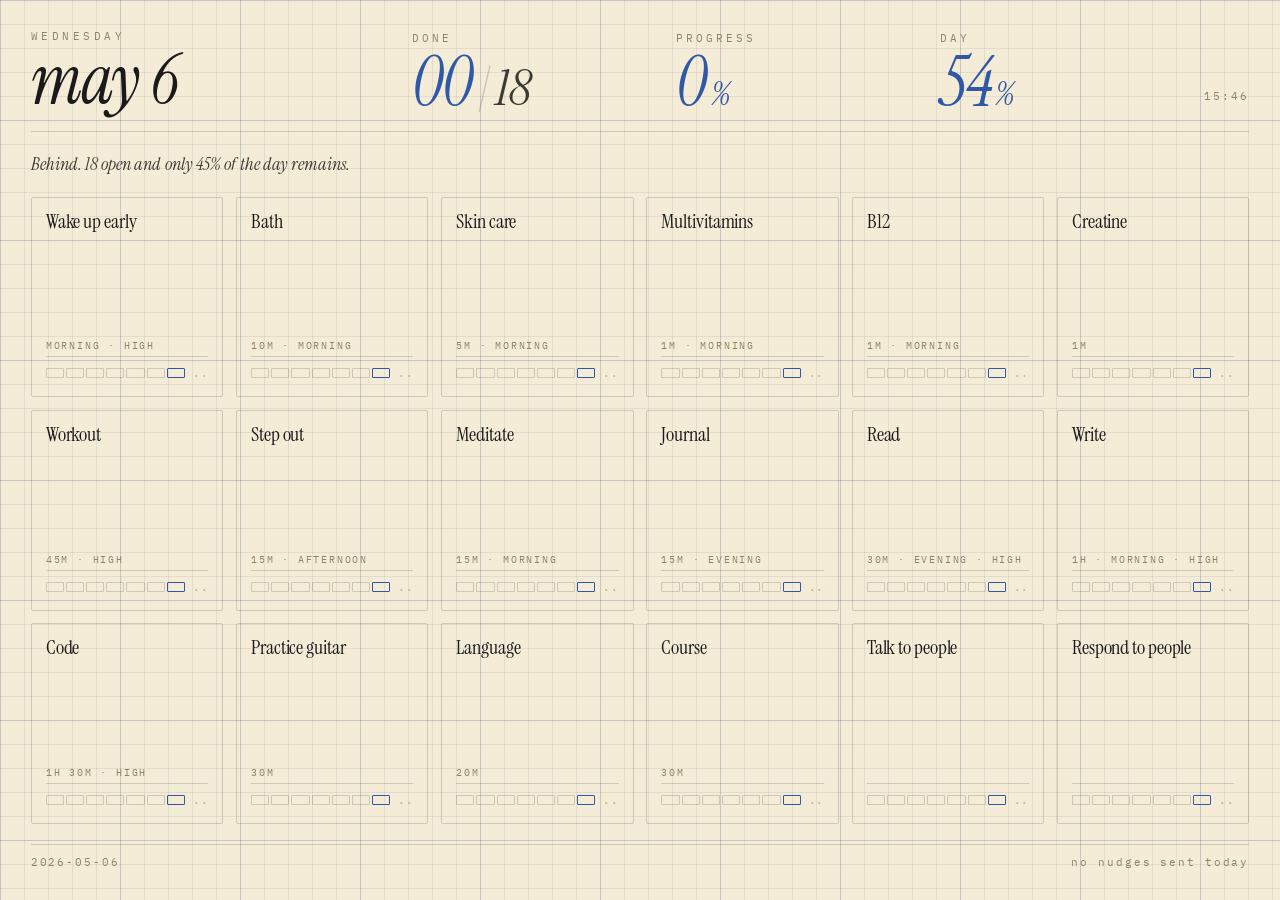
==== commit b944e5db: "shrink dashboard window to 7 days; rename PRD; ignore .Rhistory Storage stays unbounded (one YAML pe" ====
--- a/index.html
+++ b/index.html
@@ -3,202 +3,196 @@
 <head>
 <meta charset="utf-8" />
 <meta name="viewport" content="width=device-width, initial-scale=1" />
-<title>Wednesday, May 6 — Life</title>
+<title>Wednesday, May 6 — Life · Folio 2026-05-06</title>
 <link rel="preconnect" href="https://fonts.googleapis.com">
 <link rel="preconnect" href="https://fonts.gstatic.com" crossorigin>
-<link href="https://fonts.googleapis.com/css2?family=Source+Serif+4:ital,opsz,wght@0,8..60,400;0,8..60,500;0,8..60,600;1,8..60,400;1,8..60,500&family=Inter:wght@400;500;600&display=swap" rel="stylesheet">
+<link href="https://fonts.googleapis.com/css2?family=Instrument+Serif:ital@0;1&family=IBM+Plex+Mono:ital,wght@0,300;0,400;0,500;0,600;1,400&family=IBM+Plex+Sans:wght@300;400;500&display=swap" rel="stylesheet">
 <link rel="stylesheet" href="style.css" />
 </head>
 <body>
-  <main class="page">
+  <div class="paper">
+    <main class="sheet">
 
-    <!-- Dashboard zone -->
-    <header class="dash">
-      <h1 class="date">Wednesday, May 6</h1>
-      <p class="status-line">Behind. 18 open and only 58% of the day remains.</p>
-      <div class="progress">
-        <span class="progress__count">0 of 18</span>
-        <span class="progress__bar"><span class="progress__fill" style="width: 0.0%"></span></span>
-        <span>41% of the day</span>
-      </div>
-    </header>
-    
-    <section class="block">
-      <h2 class="block__label">Next up</h2>
-      <ul class="up-list">
-        <li class="up">
-          <span class="up__title">Wake up early</span>
-          <span class="up__meta">morning · high</span>
-        </li>
-        <li class="up">
-          <span class="up__title">Write</span>
-          <span class="up__meta">1h · morning · high</span>
-        </li>
-        <li class="up">
-          <span class="up__title">Read</span>
-          <span class="up__meta">30m · evening · high</span>
-        </li>
-      </ul>
-    </section>
+      <header class="masthead">
+        <div class="masthead__date">
+          <span class="masthead__weekday">WEDNESDAY</span>
+          <span class="masthead__monthday">MAY 6</span>
+        </div>
 
-    <!-- Habit tracker -->
-    <section class="block">
-      <div class="tracker-head">
-        <h2 class="block__label">Habits</h2>
-        <span class="legend">14 days · today →</span>
-      </div>
-      <ul class="rows">
-      <li class="row">
-        <div class="row__name">
-          <div class="row__title">Wake up early</div>
-          <div class="row__meta">morning · high</div>
+        <div class="metric">
+          <span class="metric__label">done</span>
+          <span class="metric__value"><em class="metric__num">00</em><span class="metric__slash">/</span><span class="metric__total">18</span></span>
         </div>
-        <div class="row__grid"><span class="cell cell--open" title="2026-04-23: open"></span><span class="cell cell--open" title="2026-04-24: open"></span><span class="cell cell--open" title="2026-04-25: open"></span><span class="cell cell--open" title="2026-04-26: open"></span><span class="cell cell--open" title="2026-04-27: open"></span><span class="cell cell--open" title="2026-04-28: open"></span><span class="cell cell--open" title="2026-04-29: open"></span><span class="cell cell--open" title="2026-04-30: open"></span><span class="cell cell--open" title="2026-05-01: open"></span><span class="cell cell--open" title="2026-05-02: open"></span><span class="cell cell--open" title="2026-05-03: open"></span><span class="cell cell--open" title="2026-05-04: open"></span><span class="cell cell--open" title="2026-05-05: open"></span><span class="cell cell--open cell--today" title="2026-05-06: open"></span></div>
-        <div class="row__streak"><span class="streak streak--off">—</span></div>
-      </li>
-      <li class="row">
-        <div class="row__name">
-          <div class="row__title">Bath</div>
-          <div class="row__meta">10m · morning</div>
+
+        <div class="metric">
+          <span class="metric__label">progress</span>
+          <span class="metric__value"><em class="metric__num">0</em><span class="metric__unit">%</span></span>
         </div>
-        <div class="row__grid"><span class="cell cell--open" title="2026-04-23: open"></span><span class="cell cell--open" title="2026-04-24: open"></span><span class="cell cell--open" title="2026-04-25: open"></span><span class="cell cell--open" title="2026-04-26: open"></span><span class="cell cell--open" title="2026-04-27: open"></span><span class="cell cell--open" title="2026-04-28: open"></span><span class="cell cell--open" title="2026-04-29: open"></span><span class="cell cell--open" title="2026-04-30: open"></span><span class="cell cell--open" title="2026-05-01: open"></span><span class="cell cell--open" title="2026-05-02: open"></span><span class="cell cell--open" title="2026-05-03: open"></span><span class="cell cell--open" title="2026-05-04: open"></span><span class="cell cell--open" title="2026-05-05: open"></span><span class="cell cell--open cell--today" title="2026-05-06: open"></span></div>
-        <div class="row__streak"><span class="streak streak--off">—</span></div>
-      </li>
-      <li class="row">
-        <div class="row__name">
-          <div class="row__title">Skin care</div>
-          <div class="row__meta">5m · morning</div>
+
+        <div class="metric">
+          <span class="metric__label">day</span>
+          <span class="metric__value"><em class="metric__num">54</em><span class="metric__unit">%</span></span>
         </div>
-        <div class="row__grid"><span class="cell cell--open" title="2026-04-23: open"></span><span class="cell cell--open" title="2026-04-24: open"></span><span class="cell cell--open" title="2026-04-25: open"></span><span class="cell cell--open" title="2026-04-26: open"></span><span class="cell cell--open" title="2026-04-27: open"></span><span class="cell cell--open" title="2026-04-28: open"></span><span class="cell cell--open" title="2026-04-29: open"></span><span class="cell cell--open" title="2026-04-30: open"></span><span class="cell cell--open" title="2026-05-01: open"></span><span class="cell cell--open" title="2026-05-02: open"></span><span class="cell cell--open" title="2026-05-03: open"></span><span class="cell cell--open" title="2026-05-04: open"></span><span class="cell cell--open" title="2026-05-05: open"></span><span class="cell cell--open cell--today" title="2026-05-06: open"></span></div>
-        <div class="row__streak"><span class="streak streak--off">—</span></div>
-      </li>
-      <li class="row">
-        <div class="row__name">
-          <div class="row__title">Multivitamins</div>
-          <div class="row__meta">1m · morning</div>
+
+        <div class="masthead__time">15:46</div>
+      </header>
+
+      <p class="status">Behind. 18 open and only 45% of the day remains.</p>
+
+      <section class="grid" aria-label="Daily goals">
+        
+      <article class="goal goal--open">
+        <h3 class="goal__title">Wake up early</h3>
+        <p class="goal__meta">morning · high</p>
+        <div class="goal__foot">
+          <div class="goal__strip" aria-label="7-day history"><span class="cell cell--open" title="2026-04-30: open"></span><span class="cell cell--open" title="2026-05-01: open"></span><span class="cell cell--open" title="2026-05-02: open"></span><span class="cell cell--open" title="2026-05-03: open"></span><span class="cell cell--open" title="2026-05-04: open"></span><span class="cell cell--open" title="2026-05-05: open"></span><span class="cell cell--open cell--today" title="2026-05-06: open"></span></div>
+          <span class="goal__streak"><span class="streak streak--off">··</span></span>
         </div>
-        <div class="row__grid"><span class="cell cell--open" title="2026-04-23: open"></span><span class="cell cell--open" title="2026-04-24: open"></span><span class="cell cell--open" title="2026-04-25: open"></span><span class="cell cell--open" title="2026-04-26: open"></span><span class="cell cell--open" title="2026-04-27: open"></span><span class="cell cell--open" title="2026-04-28: open"></span><span class="cell cell--open" title="2026-04-29: open"></span><span class="cell cell--open" title="2026-04-30: open"></span><span class="cell cell--open" title="2026-05-01: open"></span><span class="cell cell--open" title="2026-05-02: open"></span><span class="cell cell--open" title="2026-05-03: open"></span><span class="cell cell--open" title="2026-05-04: open"></span><span class="cell cell--open" title="2026-05-05: open"></span><span class="cell cell--open cell--today" title="2026-05-06: open"></span></div>
-        <div class="row__streak"><span class="streak streak--off">—</span></div>
-      </li>
-      <li class="row">
-        <div class="row__name">
-          <div class="row__title">B12</div>
-          <div class="row__meta">1m · morning</div>
+      </article>
+      <article class="goal goal--open">
+        <h3 class="goal__title">Bath</h3>
+        <p class="goal__meta">10m · morning</p>
+        <div class="goal__foot">
+          <div class="goal__strip" aria-label="7-day history"><span class="cell cell--open" title="2026-04-30: open"></span><span class="cell cell--open" title="2026-05-01: open"></span><span class="cell cell--open" title="2026-05-02: open"></span><span class="cell cell--open" title="2026-05-03: open"></span><span class="cell cell--open" title="2026-05-04: open"></span><span class="cell cell--open" title="2026-05-05: open"></span><span class="cell cell--open cell--today" title="2026-05-06: open"></span></div>
+          <span class="goal__streak"><span class="streak streak--off">··</span></span>
         </div>
-        <div class="row__grid"><span class="cell cell--open" title="2026-04-23: open"></span><span class="cell cell--open" title="2026-04-24: open"></span><span class="cell cell--open" title="2026-04-25: open"></span><span class="cell cell--open" title="2026-04-26: open"></span><span class="cell cell--open" title="2026-04-27: open"></span><span class="cell cell--open" title="2026-04-28: open"></span><span class="cell cell--open" title="2026-04-29: open"></span><span class="cell cell--open" title="2026-04-30: open"></span><span class="cell cell--open" title="2026-05-01: open"></span><span class="cell cell--open" title="2026-05-02: open"></span><span class="cell cell--open" title="2026-05-03: open"></span><span class="cell cell--open" title="2026-05-04: open"></span><span class="cell cell--open" title="2026-05-05: open"></span><span class="cell cell--open cell--today" title="2026-05-06: open"></span></div>
-        <div class="row__streak"><span class="streak streak--off">—</span></div>
-      </li>
-      <li class="row">
-        <div class="row__name">
-          <div class="row__title">Creatine</div>
-          <div class="row__meta">1m</div>
+      </article>
+      <article class="goal goal--open">
+        <h3 class="goal__title">Skin care</h3>
+        <p class="goal__meta">5m · morning</p>
+        <div class="goal__foot">
+          <div class="goal__strip" aria-label="7-day history"><span class="cell cell--open" title="2026-04-30: open"></span><span class="cell cell--open" title="2026-05-01: open"></span><span class="cell cell--open" title="2026-05-02: open"></span><span class="cell cell--open" title="2026-05-03: open"></span><span class="cell cell--open" title="2026-05-04: open"></span><span class="cell cell--open" title="2026-05-05: open"></span><span class="cell cell--open cell--today" title="2026-05-06: open"></span></div>
+          <span class="goal__streak"><span class="streak streak--off">··</span></span>
         </div>
-        <div class="row__grid"><span class="cell cell--open" title="2026-04-23: open"></span><span class="cell cell--open" title="2026-04-24: open"></span><span class="cell cell--open" title="2026-04-25: open"></span><span class="cell cell--open" title="2026-04-26: open"></span><span class="cell cell--open" title="2026-04-27: open"></span><span class="cell cell--open" title="2026-04-28: open"></span><span class="cell cell--open" title="2026-04-29: open"></span><span class="cell cell--open" title="2026-04-30: open"></span><span class="cell cell--open" title="2026-05-01: open"></span><span class="cell cell--open" title="2026-05-02: open"></span><span class="cell cell--open" title="2026-05-03: open"></span><span class="cell cell--open" title="2026-05-04: open"></span><span class="cell cell--open" title="2026-05-05: open"></span><span class="cell cell--open cell--today" title="2026-05-06: open"></span></div>
-        <div class="row__streak"><span class="streak streak--off">—</span></div>
-      </li>
-      <li class="row">
-        <div class="row__name">
-          <div class="row__title">Workout</div>
-          <div class="row__meta">45m · high</div>
+      </article>
+      <article class="goal goal--open">
+        <h3 class="goal__title">Multivitamins</h3>
+        <p class="goal__meta">1m · morning</p>
+        <div class="goal__foot">
+          <div class="goal__strip" aria-label="7-day history"><span class="cell cell--open" title="2026-04-30: open"></span><span class="cell cell--open" title="2026-05-01: open"></span><span class="cell cell--open" title="2026-05-02: open"></span><span class="cell cell--open" title="2026-05-03: open"></span><span class="cell cell--open" title="2026-05-04: open"></span><span class="cell cell--open" title="2026-05-05: open"></span><span class="cell cell--open cell--today" title="2026-05-06: open"></span></div>
+          <span class="goal__streak"><span class="streak streak--off">··</span></span>
         </div>
-        <div class="row__grid"><span class="cell cell--open" title="2026-04-23: open"></span><span class="cell cell--open" title="2026-04-24: open"></span><span class="cell cell--open" title="2026-04-25: open"></span><span class="cell cell--open" title="2026-04-26: open"></span><span class="cell cell--open" title="2026-04-27: open"></span><span class="cell cell--open" title="2026-04-28: open"></span><span class="cell cell--open" title="2026-04-29: open"></span><span class="cell cell--open" title="2026-04-30: open"></span><span class="cell cell--open" title="2026-05-01: open"></span><span class="cell cell--open" title="2026-05-02: open"></span><span class="cell cell--open" title="2026-05-03: open"></span><span class="cell cell--open" title="2026-05-04: open"></span><span class="cell cell--open" title="2026-05-05: open"></span><span class="cell cell--open cell--today" title="2026-05-06: open"></span></div>
-        <div class="row__streak"><span class="streak streak--off">—</span></div>
-      </li>
-      <li class="row">
-        <div class="row__name">
-          <div class="row__title">Step out</div>
-          <div class="row__meta">15m · afternoon</div>
+      </article>
+      <article class="goal goal--open">
+        <h3 class="goal__title">B12</h3>
+        <p class="goal__meta">1m · morning</p>
+        <div class="goal__foot">
+          <div class="goal__strip" aria-label="7-day history"><span class="cell cell--open" title="2026-04-30: open"></span><span class="cell cell--open" title="2026-05-01: open"></span><span class="cell cell--open" title="2026-05-02: open"></span><span class="cell cell--open" title="2026-05-03: open"></span><span class="cell cell--open" title="2026-05-04: open"></span><span class="cell cell--open" title="2026-05-05: open"></span><span class="cell cell--open cell--today" title="2026-05-06: open"></span></div>
+          <span class="goal__streak"><span class="streak streak--off">··</span></span>
         </div>
-        <div class="row__grid"><span class="cell cell--open" title="2026-04-23: open"></span><span class="cell cell--open" title="2026-04-24: open"></span><span class="cell cell--open" title="2026-04-25: open"></span><span class="cell cell--open" title="2026-04-26: open"></span><span class="cell cell--open" title="2026-04-27: open"></span><span class="cell cell--open" title="2026-04-28: open"></span><span class="cell cell--open" title="2026-04-29: open"></span><span class="cell cell--open" title="2026-04-30: open"></span><span class="cell cell--open" title="2026-05-01: open"></span><span class="cell cell--open" title="2026-05-02: open"></span><span class="cell cell--open" title="2026-05-03: open"></span><span class="cell cell--open" title="2026-05-04: open"></span><span class="cell cell--open" title="2026-05-05: open"></span><span class="cell cell--open cell--today" title="2026-05-06: open"></span></div>
-        <div class="row__streak"><span class="streak streak--off">—</span></div>
-      </li>
-      <li class="row">
-        <div class="row__name">
-          <div class="row__title">Meditate</div>
-          <div class="row__meta">15m · morning</div>
+      </article>
+      <article class="goal goal--open">
+        <h3 class="goal__title">Creatine</h3>
+        <p class="goal__meta">1m</p>
+        <div class="goal__foot">
+          <div class="goal__strip" aria-label="7-day history"><span class="cell cell--open" title="2026-04-30: open"></span><span class="cell cell--open" title="2026-05-01: open"></span><span class="cell cell--open" title="2026-05-02: open"></span><span class="cell cell--open" title="2026-05-03: open"></span><span class="cell cell--open" title="2026-05-04: open"></span><span class="cell cell--open" title="2026-05-05: open"></span><span class="cell cell--open cell--today" title="2026-05-06: open"></span></div>
+          <span class="goal__streak"><span class="streak streak--off">··</span></span>
         </div>
-        <div class="row__grid"><span class="cell cell--open" title="2026-04-23: open"></span><span class="cell cell--open" title="2026-04-24: open"></span><span class="cell cell--open" title="2026-04-25: open"></span><span class="cell cell--open" title="2026-04-26: open"></span><span class="cell cell--open" title="2026-04-27: open"></span><span class="cell cell--open" title="2026-04-28: open"></span><span class="cell cell--open" title="2026-04-29: open"></span><span class="cell cell--open" title="2026-04-30: open"></span><span class="cell cell--open" title="2026-05-01: open"></span><span class="cell cell--open" title="2026-05-02: open"></span><span class="cell cell--open" title="2026-05-03: open"></span><span class="cell cell--open" title="2026-05-04: open"></span><span class="cell cell--open" title="2026-05-05: open"></span><span class="cell cell--open cell--today" title="2026-05-06: open"></span></div>
-        <div class="row__streak"><span class="streak streak--off">—</span></div>
-      </li>
-      <li class="row">
-        <div class="row__name">
-          <div class="row__title">Journal</div>
-          <div class="row__meta">15m · evening</div>
+      </article>
+      <article class="goal goal--open">
+        <h3 class="goal__title">Workout</h3>
+        <p class="goal__meta">45m · high</p>
+        <div class="goal__foot">
+          <div class="goal__strip" aria-label="7-day history"><span class="cell cell--open" title="2026-04-30: open"></span><span class="cell cell--open" title="2026-05-01: open"></span><span class="cell cell--open" title="2026-05-02: open"></span><span class="cell cell--open" title="2026-05-03: open"></span><span class="cell cell--open" title="2026-05-04: open"></span><span class="cell cell--open" title="2026-05-05: open"></span><span class="cell cell--open cell--today" title="2026-05-06: open"></span></div>
+          <span class="goal__streak"><span class="streak streak--off">··</span></span>
         </div>
-        <div class="row__grid"><span class="cell cell--open" title="2026-04-23: open"></span><span class="cell cell--open" title="2026-04-24: open"></span><span class="cell cell--open" title="2026-04-25: open"></span><span class="cell cell--open" title="2026-04-26: open"></span><span class="cell cell--open" title="2026-04-27: open"></span><span class="cell cell--open" title="2026-04-28: open"></span><span class="cell cell--open" title="2026-04-29: open"></span><span class="cell cell--open" title="2026-04-30: open"></span><span class="cell cell--open" title="2026-05-01: open"></span><span class="cell cell--open" title="2026-05-02: open"></span><span class="cell cell--open" title="2026-05-03: open"></span><span class="cell cell--open" title="2026-05-04: open"></span><span class="cell cell--open" title="2026-05-05: open"></span><span class="cell cell--open cell--today" title="2026-05-06: open"></span></div>
-        <div class="row__streak"><span class="streak streak--off">—</span></div>
-      </li>
-      <li class="row">
-        <div class="row__name">
-          <div class="row__title">Read</div>
-          <div class="row__meta">30m · evening · high</div>
+      </article>
+      <article class="goal goal--open">
+        <h3 class="goal__title">Step out</h3>
+        <p class="goal__meta">15m · afternoon</p>
+        <div class="goal__foot">
+          <div class="goal__strip" aria-label="7-day history"><span class="cell cell--open" title="2026-04-30: open"></span><span class="cell cell--open" title="2026-05-01: open"></span><span class="cell cell--open" title="2026-05-02: open"></span><span class="cell cell--open" title="2026-05-03: open"></span><span class="cell cell--open" title="2026-05-04: open"></span><span class="cell cell--open" title="2026-05-05: open"></span><span class="cell cell--open cell--today" title="2026-05-06: open"></span></div>
+          <span class="goal__streak"><span class="streak streak--off">··</span></span>
         </div>
-        <div class="row__grid"><span class="cell cell--open" title="2026-04-23: open"></span><span class="cell cell--open" title="2026-04-24: open"></span><span class="cell cell--open" title="2026-04-25: open"></span><span class="cell cell--open" title="2026-04-26: open"></span><span class="cell cell--open" title="2026-04-27: open"></span><span class="cell cell--open" title="2026-04-28: open"></span><span class="cell cell--open" title="2026-04-29: open"></span><span class="cell cell--open" title="2026-04-30: open"></span><span class="cell cell--open" title="2026-05-01: open"></span><span class="cell cell--open" title="2026-05-02: open"></span><span class="cell cell--open" title="2026-05-03: open"></span><span class="cell cell--open" title="2026-05-04: open"></span><span class="cell cell--open" title="2026-05-05: open"></span><span class="cell cell--open cell--today" title="2026-05-06: open"></span></div>
-        <div class="row__streak"><span class="streak streak--off">—</span></div>
-      </li>
-      <li class="row">
-        <div class="row__name">
-          <div class="row__title">Write</div>
-          <div class="row__meta">1h · morning · high</div>
+      </article>
+      <article class="goal goal--open">
+        <h3 class="goal__title">Meditate</h3>
+        <p class="goal__meta">15m · morning</p>
+        <div class="goal__foot">
+          <div class="goal__strip" aria-label="7-day history"><span class="cell cell--open" title="2026-04-30: open"></span><span class="cell cell--open" title="2026-05-01: open"></span><span class="cell cell--open" title="2026-05-02: open"></span><span class="cell cell--open" title="2026-05-03: open"></span><span class="cell cell--open" title="2026-05-04: open"></span><span class="cell cell--open" title="2026-05-05: open"></span><span class="cell cell--open cell--today" title="2026-05-06: open"></span></div>
+          <span class="goal__streak"><span class="streak streak--off">··</span></span>
         </div>
-        <div class="row__grid"><span class="cell cell--open" title="2026-04-23: open"></span><span class="cell cell--open" title="2026-04-24: open"></span><span class="cell cell--open" title="2026-04-25: open"></span><span class="cell cell--open" title="2026-04-26: open"></span><span class="cell cell--open" title="2026-04-27: open"></span><span class="cell cell--open" title="2026-04-28: open"></span><span class="cell cell--open" title="2026-04-29: open"></span><span class="cell cell--open" title="2026-04-30: open"></span><span class="cell cell--open" title="2026-05-01: open"></span><span class="cell cell--open" title="2026-05-02: open"></span><span class="cell cell--open" title="2026-05-03: open"></span><span class="cell cell--open" title="2026-05-04: open"></span><span class="cell cell--open" title="2026-05-05: open"></span><span class="cell cell--open cell--today" title="2026-05-06: open"></span></div>
-        <div class="row__streak"><span class="streak streak--off">—</span></div>
-      </li>
-      <li class="row">
-        <div class="row__name">
-          <div class="row__title">Code</div>
-          <div class="row__meta">1h 30m · high</div>
+      </article>
+      <article class="goal goal--open">
+        <h3 class="goal__title">Journal</h3>
+        <p class="goal__meta">15m · evening</p>
+        <div class="goal__foot">
+          <div class="goal__strip" aria-label="7-day history"><span class="cell cell--open" title="2026-04-30: open"></span><span class="cell cell--open" title="2026-05-01: open"></span><span class="cell cell--open" title="2026-05-02: open"></span><span class="cell cell--open" title="2026-05-03: open"></span><span class="cell cell--open" title="2026-05-04: open"></span><span class="cell cell--open" title="2026-05-05: open"></span><span class="cell cell--open cell--today" title="2026-05-06: open"></span></div>
+          <span class="goal__streak"><span class="streak streak--off">··</span></span>
         </div>
-        <div class="row__grid"><span class="cell cell--open" title="2026-04-23: open"></span><span class="cell cell--open" title="2026-04-24: open"></span><span class="cell cell--open" title="2026-04-25: open"></span><span class="cell cell--open" title="2026-04-26: open"></span><span class="cell cell--open" title="2026-04-27: open"></span><span class="cell cell--open" title="2026-04-28: open"></span><span class="cell cell--open" title="2026-04-29: open"></span><span class="cell cell--open" title="2026-04-30: open"></span><span class="cell cell--open" title="2026-05-01: open"></span><span class="cell cell--open" title="2026-05-02: open"></span><span class="cell cell--open" title="2026-05-03: open"></span><span class="cell cell--open" title="2026-05-04: open"></span><span class="cell cell--open" title="2026-05-05: open"></span><span class="cell cell--open cell--today" title="2026-05-06: open"></span></div>
-        <div class="row__streak"><span class="streak streak--off">—</span></div>
-      </li>
-      <li class="row">
-        <div class="row__name">
-          <div class="row__title">Practice guitar</div>
-          <div class="row__meta">30m</div>
+      </article>
+      <article class="goal goal--open">
+        <h3 class="goal__title">Read</h3>
+        <p class="goal__meta">30m · evening · high</p>
+        <div class="goal__foot">
+          <div class="goal__strip" aria-label="7-day history"><span class="cell cell--open" title="2026-04-30: open"></span><span class="cell cell--open" title="2026-05-01: open"></span><span class="cell cell--open" title="2026-05-02: open"></span><span class="cell cell--open" title="2026-05-03: open"></span><span class="cell cell--open" title="2026-05-04: open"></span><span class="cell cell--open" title="2026-05-05: open"></span><span class="cell cell--open cell--today" title="2026-05-06: open"></span></div>
+          <span class="goal__streak"><span class="streak streak--off">··</span></span>
         </div>
-        <div class="row__grid"><span class="cell cell--open" title="2026-04-23: open"></span><span class="cell cell--open" title="2026-04-24: open"></span><span class="cell cell--open" title="2026-04-25: open"></span><span class="cell cell--open" title="2026-04-26: open"></span><span class="cell cell--open" title="2026-04-27: open"></span><span class="cell cell--open" title="2026-04-28: open"></span><span class="cell cell--open" title="2026-04-29: open"></span><span class="cell cell--open" title="2026-04-30: open"></span><span class="cell cell--open" title="2026-05-01: open"></span><span class="cell cell--open" title="2026-05-02: open"></span><span class="cell cell--open" title="2026-05-03: open"></span><span class="cell cell--open" title="2026-05-04: open"></span><span class="cell cell--open" title="2026-05-05: open"></span><span class="cell cell--open cell--today" title="2026-05-06: open"></span></div>
-        <div class="row__streak"><span class="streak streak--off">—</span></div>
-      </li>
-      <li class="row">
-        <div class="row__name">
-          <div class="row__title">Language</div>
-          <div class="row__meta">20m</div>
+      </article>
+      <article class="goal goal--open">
+        <h3 class="goal__title">Write</h3>
+        <p class="goal__meta">1h · morning · high</p>
+        <div class="goal__foot">
+          <div class="goal__strip" aria-label="7-day history"><span class="cell cell--open" title="2026-04-30: open"></span><span class="cell cell--open" title="2026-05-01: open"></span><span class="cell cell--open" title="2026-05-02: open"></span><span class="cell cell--open" title="2026-05-03: open"></span><span class="cell cell--open" title="2026-05-04: open"></span><span class="cell cell--open" title="2026-05-05: open"></span><span class="cell cell--open cell--today" title="2026-05-06: open"></span></div>
+          <span class="goal__streak"><span class="streak streak--off">··</span></span>
         </div>
-        <div class="row__grid"><span class="cell cell--open" title="2026-04-23: open"></span><span class="cell cell--open" title="2026-04-24: open"></span><span class="cell cell--open" title="2026-04-25: open"></span><span class="cell cell--open" title="2026-04-26: open"></span><span class="cell cell--open" title="2026-04-27: open"></span><span class="cell cell--open" title="2026-04-28: open"></span><span class="cell cell--open" title="2026-04-29: open"></span><span class="cell cell--open" title="2026-04-30: open"></span><span class="cell cell--open" title="2026-05-01: open"></span><span class="cell cell--open" title="2026-05-02: open"></span><span class="cell cell--open" title="2026-05-03: open"></span><span class="cell cell--open" title="2026-05-04: open"></span><span class="cell cell--open" title="2026-05-05: open"></span><span class="cell cell--open cell--today" title="2026-05-06: open"></span></div>
-        <div class="row__streak"><span class="streak streak--off">—</span></div>
-      </li>
-      <li class="row">
-        <div class="row__name">
-          <div class="row__title">Course</div>
-          <div class="row__meta">30m</div>
+      </article>
+      <article class="goal goal--open">
+        <h3 class="goal__title">Code</h3>
+        <p class="goal__meta">1h 30m · high</p>
+        <div class="goal__foot">
+          <div class="goal__strip" aria-label="7-day history"><span class="cell cell--open" title="2026-04-30: open"></span><span class="cell cell--open" title="2026-05-01: open"></span><span class="cell cell--open" title="2026-05-02: open"></span><span class="cell cell--open" title="2026-05-03: open"></span><span class="cell cell--open" title="2026-05-04: open"></span><span class="cell cell--open" title="2026-05-05: open"></span><span class="cell cell--open cell--today" title="2026-05-06: open"></span></div>
+          <span class="goal__streak"><span class="streak streak--off">··</span></span>
         </div>
-        <div class="row__grid"><span class="cell cell--open" title="2026-04-23: open"></span><span class="cell cell--open" title="2026-04-24: open"></span><span class="cell cell--open" title="2026-04-25: open"></span><span class="cell cell--open" title="2026-04-26: open"></span><span class="cell cell--open" title="2026-04-27: open"></span><span class="cell cell--open" title="2026-04-28: open"></span><span class="cell cell--open" title="2026-04-29: open"></span><span class="cell cell--open" title="2026-04-30: open"></span><span class="cell cell--open" title="2026-05-01: open"></span><span class="cell cell--open" title="2026-05-02: open"></span><span class="cell cell--open" title="2026-05-03: open"></span><span class="cell cell--open" title="2026-05-04: open"></span><span class="cell cell--open" title="2026-05-05: open"></span><span class="cell cell--open cell--today" title="2026-05-06: open"></span></div>
-        <div class="row__streak"><span class="streak streak--off">—</span></div>
-      </li>
-      <li class="row">
-        <div class="row__name">
-          <div class="row__title">Talk to people</div>
-          
+      </article>
+      <article class="goal goal--open">
+        <h3 class="goal__title">Practice guitar</h3>
+        <p class="goal__meta">30m</p>
+        <div class="goal__foot">
+          <div class="goal__strip" aria-label="7-day history"><span class="cell cell--open" title="2026-04-30: open"></span><span class="cell cell--open" title="2026-05-01: open"></span><span class="cell cell--open" title="2026-05-02: open"></span><span class="cell cell--open" title="2026-05-03: open"></span><span class="cell cell--open" title="2026-05-04: open"></span><span class="cell cell--open" title="2026-05-05: open"></span><span class="cell cell--open cell--today" title="2026-05-06: open"></span></div>
+          <span class="goal__streak"><span class="streak streak--off">··</span></span>
         </div>
-        <div class="row__grid"><span class="cell cell--open" title="2026-04-23: open"></span><span class="cell cell--open" title="2026-04-24: open"></span><span class="cell cell--open" title="2026-04-25: open"></span><span class="cell cell--open" title="2026-04-26: open"></span><span class="cell cell--open" title="2026-04-27: open"></span><span class="cell cell--open" title="2026-04-28: open"></span><span class="cell cell--open" title="2026-04-29: open"></span><span class="cell cell--open" title="2026-04-30: open"></span><span class="cell cell--open" title="2026-05-01: open"></span><span class="cell cell--open" title="2026-05-02: open"></span><span class="cell cell--open" title="2026-05-03: open"></span><span class="cell cell--open" title="2026-05-04: open"></span><span class="cell cell--open" title="2026-05-05: open"></span><span class="cell cell--open cell--today" title="2026-05-06: open"></span></div>
-        <div class="row__streak"><span class="streak streak--off">—</span></div>
-      </li>
-      <li class="row">
-        <div class="row__name">
-          <div class="row__title">Respond to people</div>
-          
+      </article>
+      <article class="goal goal--open">
+        <h3 class="goal__title">Language</h3>
+        <p class="goal__meta">20m</p>
+        <div class="goal__foot">
+          <div class="goal__strip" aria-label="7-day history"><span class="cell cell--open" title="2026-04-30: open"></span><span class="cell cell--open" title="2026-05-01: open"></span><span class="cell cell--open" title="2026-05-02: open"></span><span class="cell cell--open" title="2026-05-03: open"></span><span class="cell cell--open" title="2026-05-04: open"></span><span class="cell cell--open" title="2026-05-05: open"></span><span class="cell cell--open cell--today" title="2026-05-06: open"></span></div>
+          <span class="goal__streak"><span class="streak streak--off">··</span></span>
         </div>
-        <div class="row__grid"><span class="cell cell--open" title="2026-04-23: open"></span><span class="cell cell--open" title="2026-04-24: open"></span><span class="cell cell--open" title="2026-04-25: open"></span><span class="cell cell--open" title="2026-04-26: open"></span><span class="cell cell--open" title="2026-04-27: open"></span><span class="cell cell--open" title="2026-04-28: open"></span><span class="cell cell--open" title="2026-04-29: open"></span><span class="cell cell--open" title="2026-04-30: open"></span><span class="cell cell--open" title="2026-05-01: open"></span><span class="cell cell--open" title="2026-05-02: open"></span><span class="cell cell--open" title="2026-05-03: open"></span><span class="cell cell--open" title="2026-05-04: open"></span><span class="cell cell--open" title="2026-05-05: open"></span><span class="cell cell--open cell--today" title="2026-05-06: open"></span></div>
-        <div class="row__streak"><span class="streak streak--off">—</span></div>
-      </li>
-      </ul>
-    </section>
+      </article>
+      <article class="goal goal--open">
+        <h3 class="goal__title">Course</h3>
+        <p class="goal__meta">30m</p>
+        <div class="goal__foot">
+          <div class="goal__strip" aria-label="7-day history"><span class="cell cell--open" title="2026-04-30: open"></span><span class="cell cell--open" title="2026-05-01: open"></span><span class="cell cell--open" title="2026-05-02: open"></span><span class="cell cell--open" title="2026-05-03: open"></span><span class="cell cell--open" title="2026-05-04: open"></span><span class="cell cell--open" title="2026-05-05: open"></span><span class="cell cell--open cell--today" title="2026-05-06: open"></span></div>
+          <span class="goal__streak"><span class="streak streak--off">··</span></span>
+        </div>
+      </article>
+      <article class="goal goal--open">
+        <h3 class="goal__title">Talk to people</h3>
+        <p class="goal__meta">&nbsp;</p>
+        <div class="goal__foot">
+          <div class="goal__strip" aria-label="7-day history"><span class="cell cell--open" title="2026-04-30: open"></span><span class="cell cell--open" title="2026-05-01: open"></span><span class="cell cell--open" title="2026-05-02: open"></span><span class="cell cell--open" title="2026-05-03: open"></span><span class="cell cell--open" title="2026-05-04: open"></span><span class="cell cell--open" title="2026-05-05: open"></span><span class="cell cell--open cell--today" title="2026-05-06: open"></span></div>
+          <span class="goal__streak"><span class="streak streak--off">··</span></span>
+        </div>
+      </article>
+      <article class="goal goal--open">
+        <h3 class="goal__title">Respond to people</h3>
+        <p class="goal__meta">&nbsp;</p>
+        <div class="goal__foot">
+          <div class="goal__strip" aria-label="7-day history"><span class="cell cell--open" title="2026-04-30: open"></span><span class="cell cell--open" title="2026-05-01: open"></span><span class="cell cell--open" title="2026-05-02: open"></span><span class="cell cell--open" title="2026-05-03: open"></span><span class="cell cell--open" title="2026-05-04: open"></span><span class="cell cell--open" title="2026-05-05: open"></span><span class="cell cell--open cell--today" title="2026-05-06: open"></span></div>
+          <span class="goal__streak"><span class="streak streak--off">··</span></span>
+        </div>
+      </article>
+      </section>
 
-    <footer class="foot">
-      <div>1:37 pm</div>
-      <div class="right">No nudges yet today.</div>
-    </footer>
-  </main>
+      <footer class="foot">
+        <span>2026-05-06</span>
+        <span class="foot__nudge">no nudges sent today</span>
+      </footer>
+
+    </main>
+  </div>
 </body>
 </html>
--- a/style.css
+++ b/style.css
@@ -1,283 +1,294 @@
-/* ──────────────────────────────────────────────────────────
-   Life Webpage — Claude design pass
-   Edit this file directly and refresh the browser to iterate.
-   The dashboard's data still comes from render.py.
-   ────────────────────────────────────────────────────────── */
+/* ──────────────────────────────────────────────
+   Life — grid notebook
+   light cream paper, soft blue grid, calm ink.
+   ────────────────────────────────────────────── */
 
 :root {
-  /* Claude warm-paper palette */
-  --bg:           #F0EEE6;
-  --surface:      #FAF9F5;
-  --ink:          #191814;
-  --muted:        #65645E;
-  --muted-strong: #3F3D38;
-  --line:         #DDD8C9;
-  --line-strong:  #C8C2AF;
-
-  /* Claude coral as the single accent */
-  --accent:       #CC785C;
-  --accent-soft:  #E8D5C4;
-  --accent-deep:  #A85A40;
-
-  /* Status colors derived from coral + warm grays */
-  --done:         var(--accent);
-  --partial:      var(--accent-soft);
-  --skip:         #B5AE9A;
-  --today-ring:   var(--accent-deep);
-
-  /* Typography */
-  --font-serif:   'Source Serif 4', 'Source Serif Pro', Georgia, 'Times New Roman', serif;
-  --font-sans:    'Inter', -apple-system, system-ui, sans-serif;
-
-  --max-width:    660px;
+  --paper:   #F4ECD6;          /* notebook cream */
+  --grid:    rgba(60, 80, 130, 0.10);   /* soft slate-blue lines */
+  --grid-major: rgba(60, 80, 130, 0.16);
+  --rule:    rgba(40, 35, 25, 0.18);
+  --ink:     #1A1A1A;
+  --ink-2:   #3D3A33;
+  --dust:    #8C8369;
+  --blue:    #2F58A6;
+  --blue-2:  rgba(47, 88, 166, 0.18);
+
+  --serif: "Instrument Serif", "Times New Roman", serif;
+  --mono:  "IBM Plex Mono", ui-monospace, "Menlo", monospace;
+  --sans:  "IBM Plex Sans", system-ui, sans-serif;
+
+  color-scheme: light;
 }
 
 * { box-sizing: border-box; }
-html, body { margin: 0; padding: 0; }
-
-body {
-  background: var(--bg);
-  color: var(--ink);
-  font-family: var(--font-serif);
-  font-size: 18px;
-  line-height: 1.6;
+
+html, body {
+  margin: 0; padding: 0;
+  height: 100%;
+  background: var(--paper);
+  color: var(--ink);
+  font-family: var(--sans);
   -webkit-font-smoothing: antialiased;
   text-rendering: optimizeLegibility;
 }
 
-.page {
-  max-width: var(--max-width);
-  margin: 0 auto;
-  padding: 96px 32px 64px;
-}
-
-
-/* ───── Dashboard zone ─────────────────────────────────── */
-
-header.dash {
-  border-bottom: 1px solid var(--line);
-  padding-bottom: 36px;
-  margin-bottom: 44px;
-}
-
-.date {
-  font-family: var(--font-serif);
+body {
+  background-image:
+    linear-gradient(to right,  var(--grid-major) 0 1px, transparent 1px 100%),
+    linear-gradient(to bottom, var(--grid-major) 0 1px, transparent 1px 100%),
+    linear-gradient(to right,  var(--grid)       0 1px, transparent 1px 100%),
+    linear-gradient(to bottom, var(--grid)       0 1px, transparent 1px 100%);
+  background-size: 120px 120px, 120px 120px, 24px 24px, 24px 24px;
+  overflow: hidden;
+}
+
+.paper {
+  height: 100vh;
+  width: 100vw;
+  padding: clamp(20px, 2.4vw, 36px);
+}
+
+.sheet {
+  height: 100%;
+  display: grid;
+  grid-template-rows: auto auto 1fr auto;
+  gap: clamp(14px, 1.6vw, 22px);
+}
+
+/* ── masthead ─────────────────────────────── */
+
+.masthead {
+  display: grid;
+  grid-template-columns: 1.5fr 1fr 1fr 1fr auto;
+  align-items: end;
+  gap: clamp(20px, 2.4vw, 40px);
+  padding-bottom: clamp(12px, 1.4vw, 18px);
+  border-bottom: 1px solid var(--rule);
+}
+
+.masthead__date {
+  display: flex;
+  flex-direction: column;
+  gap: 6px;
+  line-height: 0.95;
+}
+
+.masthead__weekday {
+  font-family: var(--mono);
+  font-size: 11px;
+  font-weight: 400;
+  letter-spacing: 0.32em;
+  color: var(--dust);
+  text-transform: uppercase;
+}
+
+.masthead__monthday {
+  font-family: var(--serif);
+  font-style: italic;
+  font-size: clamp(44px, 5.4vw, 78px);
+  letter-spacing: -0.01em;
+  color: var(--ink);
+  text-transform: lowercase;
+}
+
+.metric {
+  display: flex;
+  flex-direction: column;
+  gap: 6px;
+}
+
+.metric__label {
+  font-family: var(--mono);
+  font-size: 10.5px;
+  font-weight: 400;
+  letter-spacing: 0.28em;
+  text-transform: uppercase;
+  color: var(--dust);
+}
+
+.metric__value {
+  font-family: var(--serif);
+  display: flex;
+  align-items: baseline;
+  gap: 1px;
+  line-height: 0.9;
+  color: var(--ink);
+}
+
+.metric__num {
+  font-style: italic;
+  font-weight: 400;
+  font-size: clamp(44px, 5.4vw, 78px);
+  color: var(--blue);
+  letter-spacing: -0.02em;
+}
+
+.metric__slash {
+  font-size: clamp(32px, 4vw, 56px);
+  color: var(--rule);
+  margin: 0 4px;
+}
+
+.metric__total {
+  font-style: italic;
+  font-size: clamp(32px, 4vw, 56px);
+  color: var(--ink-2);
+}
+
+.metric__unit {
+  font-style: italic;
+  font-size: clamp(22px, 2.6vw, 36px);
+  color: var(--blue);
+  margin-left: 3px;
+}
+
+.masthead__time {
+  font-family: var(--mono);
+  font-size: 11px;
+  font-weight: 400;
+  letter-spacing: 0.18em;
+  color: var(--dust);
+  text-align: right;
+  padding-bottom: 10px;
+}
+
+/* ── status line ──────────────────────────── */
+
+.status {
+  margin: 0;
+  font-family: var(--serif);
+  font-style: italic;
+  font-size: clamp(15px, 1.4vw, 20px);
+  color: var(--ink-2);
+  letter-spacing: 0.005em;
+}
+
+/* ── grid ─────────────────────────────────── */
+
+.grid {
+  display: grid;
+  grid-template-columns: repeat(6, 1fr);
+  grid-template-rows: repeat(3, 1fr);
+  gap: clamp(8px, 1vw, 14px);
+  min-height: 0;
+}
+
+.goal {
+  display: grid;
+  grid-template-rows: 1fr auto auto;
+  gap: 4px;
+  padding: clamp(10px, 1vw, 14px) clamp(11px, 1.1vw, 16px);
+  background: transparent;
+  border: 1px solid var(--rule);
+  border-radius: 2px;
+  min-width: 0; min-height: 0;
+}
+
+.goal__title {
+  margin: 0;
+  font-family: var(--serif);
+  font-weight: 400;
+  font-size: clamp(18px, 1.55vw, 24px);
+  line-height: 1.05;
+  color: var(--ink);
+  letter-spacing: -0.005em;
+}
+
+.goal__meta {
+  margin: 0;
+  font-family: var(--mono);
+  font-size: 10px;
+  font-weight: 400;
+  letter-spacing: 0.18em;
+  text-transform: uppercase;
+  color: var(--dust);
+}
+
+.goal__foot {
+  display: flex;
+  align-items: center;
+  gap: 8px;
+  padding-top: 6px;
+  border-top: 1px solid var(--rule);
+}
+
+.goal__strip {
+  flex: 1;
+  display: grid;
+  grid-template-columns: repeat(7, 1fr);
+  gap: 2px;
+}
+
+.cell {
+  height: 10px;
+  background: transparent;
+  border: 1px solid var(--rule);
+  border-radius: 1px;
+}
+.cell--done    { background: var(--blue); border-color: var(--blue); }
+.cell--partial { background: linear-gradient(to top, var(--blue) 50%, transparent 50%); border-color: var(--blue); }
+.cell--skipped { background: transparent; border-color: var(--dust); }
+.cell--open    { background: transparent; }
+.cell--today {
+  border-color: var(--blue);
+  border-width: 1.5px;
+}
+
+.streak {
+  font-family: var(--mono);
+  font-size: 10.5px;
   font-weight: 500;
-  font-size: 52px;
-  line-height: 1.05;
-  letter-spacing: -0.02em;
-  margin: 0 0 18px;
-  color: var(--ink);
-}
-
-.status-line {
-  font-family: var(--font-serif);
-  font-style: italic;
-  font-weight: 400;
-  font-size: 20px;
-  line-height: 1.45;
-  color: var(--muted-strong);
-  margin: 0 0 28px;
-  max-width: 36ch;
-}
-
-.progress {
-  display: flex;
+  letter-spacing: 0.05em;
+  min-width: 22px;
+  text-align: right;
+}
+.streak--on  { color: var(--blue); }
+.streak--off { color: var(--dust); opacity: 0.5; }
+
+/* today's status — quietly tint the title */
+.goal--done    .goal__title { color: var(--blue); }
+.goal--partial .goal__title { color: var(--blue); }
+.goal--skipped .goal__title { color: var(--dust); }
+
+/* ── foot ─────────────────────────────────── */
+
+.foot {
+  display: flex;
+  justify-content: space-between;
   align-items: center;
-  gap: 16px;
-  font-family: var(--font-sans);
-  font-size: 12px;
-  color: var(--muted);
-  letter-spacing: 0.02em;
-}
-.progress__bar {
-  flex: 1;
-  height: 2px;
-  background: var(--line);
-  border-radius: 2px;
-  overflow: hidden;
-}
-.progress__fill {
-  height: 100%;
-  background: var(--accent);
-  transition: width 600ms ease;
-}
-.progress__count {
-  font-feature-settings: "tnum";
-  color: var(--muted-strong);
-  font-weight: 500;
-}
-
-
-/* ───── Section / block ─────────────────────────────────── */
-
-.block { margin: 44px 0; }
-
-.block__label {
-  font-family: var(--font-sans);
-  font-size: 11px;
-  text-transform: uppercase;
-  letter-spacing: 0.22em;
-  color: var(--muted);
-  margin: 0 0 18px;
-  font-weight: 500;
-}
-
-
-/* ───── Next up ─────────────────────────────────────────── */
-
-.up-list { list-style: none; padding: 0; margin: 0; }
-
-.up {
-  display: flex;
-  justify-content: space-between;
-  align-items: baseline;
-  padding: 14px 0;
-  border-bottom: 1px solid var(--line);
-  gap: 20px;
-}
-.up:last-child { border-bottom: none; }
-
-.up__title {
-  font-family: var(--font-serif);
-  font-size: 22px;
-  font-weight: 500;
-  letter-spacing: -0.005em;
-}
-
-.up__meta {
-  font-family: var(--font-sans);
-  font-size: 11px;
-  color: var(--muted);
+  font-family: var(--mono);
+  font-size: 10.5px;
+  font-weight: 400;
+  letter-spacing: 0.18em;
+  color: var(--dust);
   text-transform: lowercase;
-  letter-spacing: 0.06em;
-  flex-shrink: 0;
-}
-
-
-/* ───── Habit tracker ───────────────────────────────────── */
-
-.tracker-head {
-  display: flex;
-  justify-content: space-between;
-  align-items: baseline;
-}
-
-.tracker-head .legend {
-  font-family: var(--font-sans);
-  font-size: 11px;
-  color: var(--muted);
-  letter-spacing: 0.06em;
-}
-
-.rows { list-style: none; padding: 0; margin: 0; }
-
-.row {
-  display: grid;
-  grid-template-columns: 1fr auto 36px;
-  gap: 24px;
-  align-items: center;
-  padding: 14px 0;
-  border-bottom: 1px solid var(--line);
-}
-.row:last-child { border-bottom: none; }
-
-.row__name { min-width: 0; }
-
-.row__title {
-  font-family: var(--font-serif);
-  font-size: 19px;
-  font-weight: 500;
-  line-height: 1.35;
-  letter-spacing: -0.005em;
-}
-
-.row__meta {
-  font-family: var(--font-sans);
-  font-size: 11px;
-  color: var(--muted);
-  margin-top: 3px;
-  text-transform: lowercase;
-  letter-spacing: 0.06em;
-}
-
-.row__grid {
-  display: flex;
-  gap: 4px;
-}
-
-.cell {
-  width: 14px;
-  height: 14px;
-  border-radius: 3px;
-  background: transparent;
-  border: 1px solid var(--line-strong);
-  display: inline-block;
-}
-.cell--done {
-  background: var(--done);
-  border-color: var(--done);
-}
-.cell--partial {
-  background: linear-gradient(135deg, var(--done) 0 50%, var(--partial) 50% 100%);
-  border-color: var(--done);
-}
-.cell--skipped {
-  background: var(--skip);
-  border-color: var(--skip);
-  opacity: 0.55;
-}
-.cell--open { background: transparent; }
-.cell--today {
-  box-shadow: 0 0 0 1.5px var(--today-ring);
-  border-color: var(--today-ring);
-}
-
-.row__streak {
-  text-align: right;
-  font-family: var(--font-serif);
-  font-feature-settings: "tnum";
-  font-size: 16px;
-  font-weight: 500;
-}
-.streak--on  { color: var(--accent-deep); }
-.streak--off { color: var(--muted); font-weight: 400; }
-
-
-/* ───── Footer ──────────────────────────────────────────── */
-
-footer.foot {
-  border-top: 1px solid var(--line);
-  padding-top: 28px;
-  margin-top: 72px;
-  display: flex;
-  justify-content: space-between;
-  font-family: var(--font-sans);
-  font-size: 11px;
-  color: var(--muted);
-  font-feature-settings: "tnum";
-  letter-spacing: 0.04em;
-}
-footer.foot .right { text-align: right; }
-
-
-/* ───── Dark mode (warm paper inverted) ─────────────────── */
-
-@media (prefers-color-scheme: dark) {
-  :root {
-    --bg:           #1F1D17;
-    --surface:      #262319;
-    --ink:          #F0EBDE;
-    --muted:        #847E70;
-    --muted-strong: #B0A998;
-    --line:         #2E2A21;
-    --line-strong:  #3D372C;
-
-    --accent:       #D88A6E;
-    --accent-soft:  #4A3A30;
-    --accent-deep:  #E5A88A;
-
-    --skip:         #5A5447;
-    --today-ring:   var(--accent-deep);
-  }
-}
+  padding-top: 10px;
+  border-top: 1px solid var(--rule);
+}
+
+/* ── motion: one calm fade-in ─────────────── */
+
+@keyframes ink-in { from { opacity: 0; } to { opacity: 1; } }
+.sheet > * { animation: ink-in 0.5s ease both; }
+.sheet > *:nth-child(1) { animation-delay: 0.05s; }
+.sheet > *:nth-child(2) { animation-delay: 0.12s; }
+.sheet > *:nth-child(3) { animation-delay: 0.18s; }
+.sheet > *:nth-child(4) { animation-delay: 0.26s; }
+
+@media (prefers-reduced-motion: reduce) {
+  *, *::before, *::after { animation: none !important; transition: none !important; }
+}
+
+/* ── narrow fallback ──────────────────────── */
+@media (max-width: 1100px) {
+  body { overflow: auto; }
+  .paper { height: auto; min-height: 100vh; }
+  .grid { grid-template-columns: repeat(3, 1fr); grid-template-rows: repeat(6, minmax(110px, 1fr)); }
+  .masthead { grid-template-columns: 1fr 1fr 1fr; }
+  .masthead__time { display: none; }
+}
+@media (max-width: 640px) {
+  .grid { grid-template-columns: repeat(2, 1fr); grid-template-rows: repeat(9, minmax(100px, 1fr)); }
+  .masthead { grid-template-columns: 1fr 1fr; }
+}
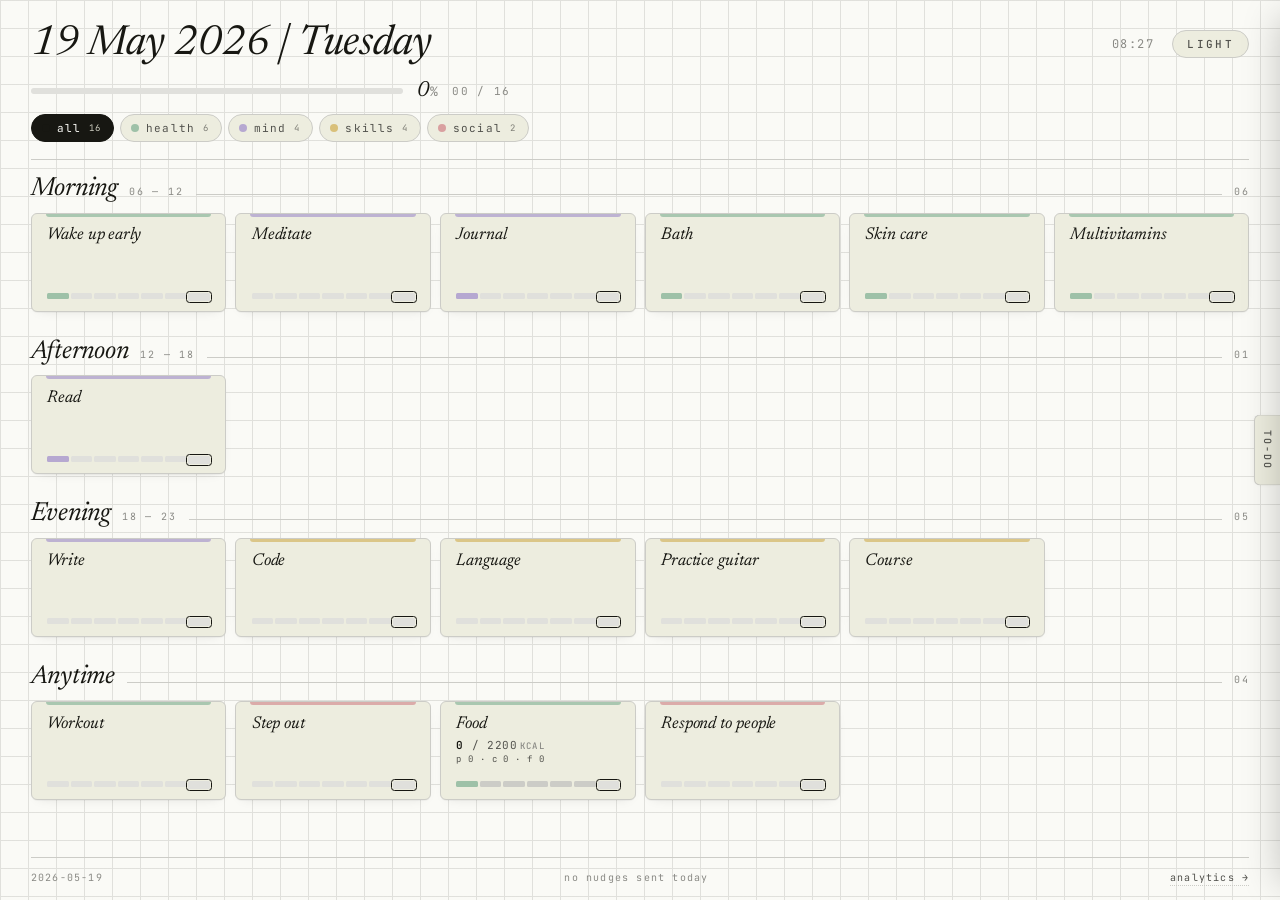
==== commit 9935103f: "add to-do side panel (v0.7)   - state/todos.yaml: single cross-day file holding running to-dos   - a" ====
--- a/index.html
+++ b/index.html
@@ -3,196 +3,424 @@
 <head>
 <meta charset="utf-8" />
 <meta name="viewport" content="width=device-width, initial-scale=1" />
-<title>Wednesday, May 6 — Life · Folio 2026-05-06</title>
+<title>Tuesday, May 19 — Life · Folio 2026-05-19</title>
 <link rel="preconnect" href="https://fonts.googleapis.com">
 <link rel="preconnect" href="https://fonts.gstatic.com" crossorigin>
-<link href="https://fonts.googleapis.com/css2?family=Instrument+Serif:ital@0;1&family=IBM+Plex+Mono:ital,wght@0,300;0,400;0,500;0,600;1,400&family=IBM+Plex+Sans:wght@300;400;500&display=swap" rel="stylesheet">
+<link href="https://fonts.googleapis.com/css2?family=Newsreader:ital,wght@0,400;0,500;1,400;1,500&family=JetBrains+Mono:wght@400;500;600&display=swap" rel="stylesheet">
 <link rel="stylesheet" href="style.css" />
+<script>window.LIFE_WEBHOOK_URL = "https://life-sepia-psi.vercel.app/api/mark"; window.LIFE_SECRET = "9yWgLtaFWp3vXagv1d67jAbWGM0nB0sedkMy79ig"; window.LIFE_TODO_URL = "https://life-sepia-psi.vercel.app/api/todo";</script>
 </head>
-<body>
+<body data-theme="light" data-filter="all">
   <div class="paper">
-    <main class="sheet">
-
-      <header class="masthead">
-        <div class="masthead__date">
-          <span class="masthead__weekday">WEDNESDAY</span>
-          <span class="masthead__monthday">MAY 6</span>
+    <header class="head">
+      <div class="headline">
+        <h1 class="date">19 May 2026 | Tuesday</h1>
+        <span class="time">08:27</span>
+        <button class="theme-btn" data-action="theme" type="button" aria-label="Toggle theme">light</button>
+      </div>
+      <div class="progress">
+        <span class="progress__track"><span class="progress__fill" style="width: 0.0%"></span></span>
+        <span class="progress__num">0<span class="progress__suf">%</span></span>
+        <span class="progress__count">00 / 16</span>
+      </div>
+      <nav class="filters" aria-label="Filter by category"><button class="pill pill--all" data-filter="all" type="button"><span class="pill__dot"></span>all<span class="pill__count">16</span></button><button class="pill pill--health" data-filter="health" type="button"><span class="pill__dot"></span>health<span class="pill__count">6</span></button><button class="pill pill--mind" data-filter="mind" type="button"><span class="pill__dot"></span>mind<span class="pill__count">4</span></button><button class="pill pill--skills" data-filter="skills" type="button"><span class="pill__dot"></span>skills<span class="pill__count">4</span></button><button class="pill pill--social" data-filter="social" type="button"><span class="pill__dot"></span>social<span class="pill__count">2</span></button></nav>
+    </header>
+
+    <main class="main">
+      <section class="section" data-window="morning">
+        <header class="sec-head">
+          <h2 class="sec-title">morning</h2>
+          <span class="sec-range">06 — 12</span>
+          <span class="sec-rule"></span>
+          <span class="sec-count">06</span>
+        </header>
+        <div class="cards">
+        <article class="goal goal--cat-health goal--open" data-cat="health" data-id="wake-early">
+          <h3 class="goal__title">Wake up early</h3>
+          
+          <div class="goal__foot">
+            <div class="goal__strip" aria-label="7-day history"><span class="cell cell--done" title="2026-05-13: done"></span><span class="cell cell--open" title="2026-05-14: open"></span><span class="cell cell--open" title="2026-05-15: open"></span><span class="cell cell--open" title="2026-05-16: open"></span><span class="cell cell--open" title="2026-05-17: open"></span><span class="cell cell--open" title="2026-05-18: open"></span><span class="cell cell--open cell--today" title="2026-05-19: open"></span></div>
+            
+          </div>
+        </article>
+        <article class="goal goal--cat-mind goal--open" data-cat="mind" data-id="meditate">
+          <h3 class="goal__title">Meditate</h3>
+          
+          <div class="goal__foot">
+            <div class="goal__strip" aria-label="7-day history"><span class="cell cell--open" title="2026-05-13: open"></span><span class="cell cell--open" title="2026-05-14: open"></span><span class="cell cell--open" title="2026-05-15: open"></span><span class="cell cell--open" title="2026-05-16: open"></span><span class="cell cell--open" title="2026-05-17: open"></span><span class="cell cell--open" title="2026-05-18: open"></span><span class="cell cell--open cell--today" title="2026-05-19: open"></span></div>
+            
+          </div>
+        </article>
+        <article class="goal goal--cat-mind goal--open" data-cat="mind" data-id="journal">
+          <h3 class="goal__title">Journal</h3>
+          
+          <div class="goal__foot">
+            <div class="goal__strip" aria-label="7-day history"><span class="cell cell--done" title="2026-05-13: done"></span><span class="cell cell--open" title="2026-05-14: open"></span><span class="cell cell--open" title="2026-05-15: open"></span><span class="cell cell--open" title="2026-05-16: open"></span><span class="cell cell--open" title="2026-05-17: open"></span><span class="cell cell--open" title="2026-05-18: open"></span><span class="cell cell--open cell--today" title="2026-05-19: open"></span></div>
+            
+          </div>
+        </article>
+        <article class="goal goal--cat-health goal--open" data-cat="health" data-id="bath">
+          <h3 class="goal__title">Bath</h3>
+          
+          <div class="goal__foot">
+            <div class="goal__strip" aria-label="7-day history"><span class="cell cell--done" title="2026-05-13: done"></span><span class="cell cell--open" title="2026-05-14: open"></span><span class="cell cell--open" title="2026-05-15: open"></span><span class="cell cell--open" title="2026-05-16: open"></span><span class="cell cell--open" title="2026-05-17: open"></span><span class="cell cell--open" title="2026-05-18: open"></span><span class="cell cell--open cell--today" title="2026-05-19: open"></span></div>
+            
+          </div>
+        </article>
+        <article class="goal goal--cat-health goal--open" data-cat="health" data-id="skincare">
+          <h3 class="goal__title">Skin care</h3>
+          
+          <div class="goal__foot">
+            <div class="goal__strip" aria-label="7-day history"><span class="cell cell--done" title="2026-05-13: done"></span><span class="cell cell--open" title="2026-05-14: open"></span><span class="cell cell--open" title="2026-05-15: open"></span><span class="cell cell--open" title="2026-05-16: open"></span><span class="cell cell--open" title="2026-05-17: open"></span><span class="cell cell--open" title="2026-05-18: open"></span><span class="cell cell--open cell--today" title="2026-05-19: open"></span></div>
+            
+          </div>
+        </article>
+        <article class="goal goal--cat-health goal--open" data-cat="health" data-id="multivitamins">
+          <h3 class="goal__title">Multivitamins</h3>
+          
+          <div class="goal__foot">
+            <div class="goal__strip" aria-label="7-day history"><span class="cell cell--done" title="2026-05-13: done"></span><span class="cell cell--open" title="2026-05-14: open"></span><span class="cell cell--open" title="2026-05-15: open"></span><span class="cell cell--open" title="2026-05-16: open"></span><span class="cell cell--open" title="2026-05-17: open"></span><span class="cell cell--open" title="2026-05-18: open"></span><span class="cell cell--open cell--today" title="2026-05-19: open"></span></div>
+            
+          </div>
+        </article>
         </div>
-
-        <div class="metric">
-          <span class="metric__label">done</span>
-          <span class="metric__value"><em class="metric__num">00</em><span class="metric__slash">/</span><span class="metric__total">18</span></span>
+      </section>
+      <section class="section" data-window="afternoon">
+        <header class="sec-head">
+          <h2 class="sec-title">afternoon</h2>
+          <span class="sec-range">12 — 18</span>
+          <span class="sec-rule"></span>
+          <span class="sec-count">01</span>
+        </header>
+        <div class="cards">
+        <article class="goal goal--cat-mind goal--open" data-cat="mind" data-id="read">
+          <h3 class="goal__title">Read</h3>
+          
+          <div class="goal__foot">
+            <div class="goal__strip" aria-label="7-day history"><span class="cell cell--done" title="2026-05-13: done"></span><span class="cell cell--open" title="2026-05-14: open"></span><span class="cell cell--open" title="2026-05-15: open"></span><span class="cell cell--open" title="2026-05-16: open"></span><span class="cell cell--open" title="2026-05-17: open"></span><span class="cell cell--open" title="2026-05-18: open"></span><span class="cell cell--open cell--today" title="2026-05-19: open"></span></div>
+            
+          </div>
+        </article>
         </div>
-
-        <div class="metric">
-          <span class="metric__label">progress</span>
-          <span class="metric__value"><em class="metric__num">0</em><span class="metric__unit">%</span></span>
+      </section>
+      <section class="section" data-window="evening">
+        <header class="sec-head">
+          <h2 class="sec-title">evening</h2>
+          <span class="sec-range">18 — 23</span>
+          <span class="sec-rule"></span>
+          <span class="sec-count">05</span>
+        </header>
+        <div class="cards">
+        <article class="goal goal--cat-mind goal--open" data-cat="mind" data-id="write">
+          <h3 class="goal__title">Write</h3>
+          
+          <div class="goal__foot">
+            <div class="goal__strip" aria-label="7-day history"><span class="cell cell--open" title="2026-05-13: open"></span><span class="cell cell--open" title="2026-05-14: open"></span><span class="cell cell--open" title="2026-05-15: open"></span><span class="cell cell--open" title="2026-05-16: open"></span><span class="cell cell--open" title="2026-05-17: open"></span><span class="cell cell--open" title="2026-05-18: open"></span><span class="cell cell--open cell--today" title="2026-05-19: open"></span></div>
+            
+          </div>
+        </article>
+        <article class="goal goal--cat-skills goal--open" data-cat="skills" data-id="code">
+          <h3 class="goal__title">Code</h3>
+          
+          <div class="goal__foot">
+            <div class="goal__strip" aria-label="7-day history"><span class="cell cell--open" title="2026-05-13: open"></span><span class="cell cell--open" title="2026-05-14: open"></span><span class="cell cell--open" title="2026-05-15: open"></span><span class="cell cell--open" title="2026-05-16: open"></span><span class="cell cell--open" title="2026-05-17: open"></span><span class="cell cell--open" title="2026-05-18: open"></span><span class="cell cell--open cell--today" title="2026-05-19: open"></span></div>
+            
+          </div>
+        </article>
+        <article class="goal goal--cat-skills goal--open" data-cat="skills" data-id="language">
+          <h3 class="goal__title">Language</h3>
+          
+          <div class="goal__foot">
+            <div class="goal__strip" aria-label="7-day history"><span class="cell cell--open" title="2026-05-13: open"></span><span class="cell cell--open" title="2026-05-14: open"></span><span class="cell cell--open" title="2026-05-15: open"></span><span class="cell cell--open" title="2026-05-16: open"></span><span class="cell cell--open" title="2026-05-17: open"></span><span class="cell cell--open" title="2026-05-18: open"></span><span class="cell cell--open cell--today" title="2026-05-19: open"></span></div>
+            
+          </div>
+        </article>
+        <article class="goal goal--cat-skills goal--open" data-cat="skills" data-id="guitar">
+          <h3 class="goal__title">Practice guitar</h3>
+          
+          <div class="goal__foot">
+            <div class="goal__strip" aria-label="7-day history"><span class="cell cell--open" title="2026-05-13: open"></span><span class="cell cell--open" title="2026-05-14: open"></span><span class="cell cell--open" title="2026-05-15: open"></span><span class="cell cell--open" title="2026-05-16: open"></span><span class="cell cell--open" title="2026-05-17: open"></span><span class="cell cell--open" title="2026-05-18: open"></span><span class="cell cell--open cell--today" title="2026-05-19: open"></span></div>
+            
+          </div>
+        </article>
+        <article class="goal goal--cat-skills goal--open" data-cat="skills" data-id="course">
+          <h3 class="goal__title">Course</h3>
+          
+          <div class="goal__foot">
+            <div class="goal__strip" aria-label="7-day history"><span class="cell cell--open" title="2026-05-13: open"></span><span class="cell cell--open" title="2026-05-14: open"></span><span class="cell cell--open" title="2026-05-15: open"></span><span class="cell cell--open" title="2026-05-16: open"></span><span class="cell cell--open" title="2026-05-17: open"></span><span class="cell cell--open" title="2026-05-18: open"></span><span class="cell cell--open cell--today" title="2026-05-19: open"></span></div>
+            
+          </div>
+        </article>
         </div>
-
-        <div class="metric">
-          <span class="metric__label">day</span>
-          <span class="metric__value"><em class="metric__num">54</em><span class="metric__unit">%</span></span>
+      </section>
+      <section class="section" data-window="any">
+        <header class="sec-head">
+          <h2 class="sec-title">anytime</h2>
+          
+          <span class="sec-rule"></span>
+          <span class="sec-count">04</span>
+        </header>
+        <div class="cards">
+        <article class="goal goal--cat-health goal--open" data-cat="health" data-id="workout">
+          <h3 class="goal__title">Workout</h3>
+          
+          <div class="goal__foot">
+            <div class="goal__strip" aria-label="7-day history"><span class="cell cell--open" title="2026-05-13: open"></span><span class="cell cell--open" title="2026-05-14: open"></span><span class="cell cell--open" title="2026-05-15: open"></span><span class="cell cell--open" title="2026-05-16: open"></span><span class="cell cell--open" title="2026-05-17: open"></span><span class="cell cell--open" title="2026-05-18: open"></span><span class="cell cell--open cell--today" title="2026-05-19: open"></span></div>
+            
+          </div>
+        </article>
+        <article class="goal goal--cat-social goal--open" data-cat="social" data-id="step-out">
+          <h3 class="goal__title">Step out</h3>
+          
+          <div class="goal__foot">
+            <div class="goal__strip" aria-label="7-day history"><span class="cell cell--open" title="2026-05-13: open"></span><span class="cell cell--open" title="2026-05-14: open"></span><span class="cell cell--open" title="2026-05-15: open"></span><span class="cell cell--open" title="2026-05-16: open"></span><span class="cell cell--open" title="2026-05-17: open"></span><span class="cell cell--open" title="2026-05-18: open"></span><span class="cell cell--open cell--today" title="2026-05-19: open"></span></div>
+            
+          </div>
+        </article>
+        <article class="goal goal--cat-health goal--open" data-cat="health" data-id="food">
+          <h3 class="goal__title">Food</h3>
+          <div class="food__stats"><p class="food__kcal"><span class="food__kcal-num">0</span><span class="food__kcal-sep"> / </span><span class="food__kcal-target">2200</span><span class="food__kcal-unit">kcal</span></p><p class="food__macros">p 0 · c 0 · f 0</p></div>
+          <div class="goal__foot">
+            <div class="goal__strip" aria-label="7-day history"><span class="cell cell--done" title="2026-05-13: done"></span><span class="cell cell--skipped" title="2026-05-14: skipped"></span><span class="cell cell--skipped" title="2026-05-15: skipped"></span><span class="cell cell--skipped" title="2026-05-16: skipped"></span><span class="cell cell--skipped" title="2026-05-17: skipped"></span><span class="cell cell--skipped" title="2026-05-18: skipped"></span><span class="cell cell--open cell--today" title="2026-05-19: open"></span></div>
+            
+          </div>
+        </article>
+        <article class="goal goal--cat-social goal--open" data-cat="social" data-id="respond-to-people">
+          <h3 class="goal__title">Respond to people</h3>
+          
+          <div class="goal__foot">
+            <div class="goal__strip" aria-label="7-day history"><span class="cell cell--open" title="2026-05-13: open"></span><span class="cell cell--open" title="2026-05-14: open"></span><span class="cell cell--open" title="2026-05-15: open"></span><span class="cell cell--open" title="2026-05-16: open"></span><span class="cell cell--open" title="2026-05-17: open"></span><span class="cell cell--open" title="2026-05-18: open"></span><span class="cell cell--open cell--today" title="2026-05-19: open"></span></div>
+            
+          </div>
+        </article>
         </div>
-
-        <div class="masthead__time">15:46</div>
-      </header>
-
-      <p class="status">Behind. 18 open and only 45% of the day remains.</p>
-
-      <section class="grid" aria-label="Daily goals">
-        
-      <article class="goal goal--open">
-        <h3 class="goal__title">Wake up early</h3>
-        <p class="goal__meta">morning · high</p>
-        <div class="goal__foot">
-          <div class="goal__strip" aria-label="7-day history"><span class="cell cell--open" title="2026-04-30: open"></span><span class="cell cell--open" title="2026-05-01: open"></span><span class="cell cell--open" title="2026-05-02: open"></span><span class="cell cell--open" title="2026-05-03: open"></span><span class="cell cell--open" title="2026-05-04: open"></span><span class="cell cell--open" title="2026-05-05: open"></span><span class="cell cell--open cell--today" title="2026-05-06: open"></span></div>
-          <span class="goal__streak"><span class="streak streak--off">··</span></span>
-        </div>
-      </article>
-      <article class="goal goal--open">
-        <h3 class="goal__title">Bath</h3>
-        <p class="goal__meta">10m · morning</p>
-        <div class="goal__foot">
-          <div class="goal__strip" aria-label="7-day history"><span class="cell cell--open" title="2026-04-30: open"></span><span class="cell cell--open" title="2026-05-01: open"></span><span class="cell cell--open" title="2026-05-02: open"></span><span class="cell cell--open" title="2026-05-03: open"></span><span class="cell cell--open" title="2026-05-04: open"></span><span class="cell cell--open" title="2026-05-05: open"></span><span class="cell cell--open cell--today" title="2026-05-06: open"></span></div>
-          <span class="goal__streak"><span class="streak streak--off">··</span></span>
-        </div>
-      </article>
-      <article class="goal goal--open">
-        <h3 class="goal__title">Skin care</h3>
-        <p class="goal__meta">5m · morning</p>
-        <div class="goal__foot">
-          <div class="goal__strip" aria-label="7-day history"><span class="cell cell--open" title="2026-04-30: open"></span><span class="cell cell--open" title="2026-05-01: open"></span><span class="cell cell--open" title="2026-05-02: open"></span><span class="cell cell--open" title="2026-05-03: open"></span><span class="cell cell--open" title="2026-05-04: open"></span><span class="cell cell--open" title="2026-05-05: open"></span><span class="cell cell--open cell--today" title="2026-05-06: open"></span></div>
-          <span class="goal__streak"><span class="streak streak--off">··</span></span>
-        </div>
-      </article>
-      <article class="goal goal--open">
-        <h3 class="goal__title">Multivitamins</h3>
-        <p class="goal__meta">1m · morning</p>
-        <div class="goal__foot">
-          <div class="goal__strip" aria-label="7-day history"><span class="cell cell--open" title="2026-04-30: open"></span><span class="cell cell--open" title="2026-05-01: open"></span><span class="cell cell--open" title="2026-05-02: open"></span><span class="cell cell--open" title="2026-05-03: open"></span><span class="cell cell--open" title="2026-05-04: open"></span><span class="cell cell--open" title="2026-05-05: open"></span><span class="cell cell--open cell--today" title="2026-05-06: open"></span></div>
-          <span class="goal__streak"><span class="streak streak--off">··</span></span>
-        </div>
-      </article>
-      <article class="goal goal--open">
-        <h3 class="goal__title">B12</h3>
-        <p class="goal__meta">1m · morning</p>
-        <div class="goal__foot">
-          <div class="goal__strip" aria-label="7-day history"><span class="cell cell--open" title="2026-04-30: open"></span><span class="cell cell--open" title="2026-05-01: open"></span><span class="cell cell--open" title="2026-05-02: open"></span><span class="cell cell--open" title="2026-05-03: open"></span><span class="cell cell--open" title="2026-05-04: open"></span><span class="cell cell--open" title="2026-05-05: open"></span><span class="cell cell--open cell--today" title="2026-05-06: open"></span></div>
-          <span class="goal__streak"><span class="streak streak--off">··</span></span>
-        </div>
-      </article>
-      <article class="goal goal--open">
-        <h3 class="goal__title">Creatine</h3>
-        <p class="goal__meta">1m</p>
-        <div class="goal__foot">
-          <div class="goal__strip" aria-label="7-day history"><span class="cell cell--open" title="2026-04-30: open"></span><span class="cell cell--open" title="2026-05-01: open"></span><span class="cell cell--open" title="2026-05-02: open"></span><span class="cell cell--open" title="2026-05-03: open"></span><span class="cell cell--open" title="2026-05-04: open"></span><span class="cell cell--open" title="2026-05-05: open"></span><span class="cell cell--open cell--today" title="2026-05-06: open"></span></div>
-          <span class="goal__streak"><span class="streak streak--off">··</span></span>
-        </div>
-      </article>
-      <article class="goal goal--open">
-        <h3 class="goal__title">Workout</h3>
-        <p class="goal__meta">45m · high</p>
-        <div class="goal__foot">
-          <div class="goal__strip" aria-label="7-day history"><span class="cell cell--open" title="2026-04-30: open"></span><span class="cell cell--open" title="2026-05-01: open"></span><span class="cell cell--open" title="2026-05-02: open"></span><span class="cell cell--open" title="2026-05-03: open"></span><span class="cell cell--open" title="2026-05-04: open"></span><span class="cell cell--open" title="2026-05-05: open"></span><span class="cell cell--open cell--today" title="2026-05-06: open"></span></div>
-          <span class="goal__streak"><span class="streak streak--off">··</span></span>
-        </div>
-      </article>
-      <article class="goal goal--open">
-        <h3 class="goal__title">Step out</h3>
-        <p class="goal__meta">15m · afternoon</p>
-        <div class="goal__foot">
-          <div class="goal__strip" aria-label="7-day history"><span class="cell cell--open" title="2026-04-30: open"></span><span class="cell cell--open" title="2026-05-01: open"></span><span class="cell cell--open" title="2026-05-02: open"></span><span class="cell cell--open" title="2026-05-03: open"></span><span class="cell cell--open" title="2026-05-04: open"></span><span class="cell cell--open" title="2026-05-05: open"></span><span class="cell cell--open cell--today" title="2026-05-06: open"></span></div>
-          <span class="goal__streak"><span class="streak streak--off">··</span></span>
-        </div>
-      </article>
-      <article class="goal goal--open">
-        <h3 class="goal__title">Meditate</h3>
-        <p class="goal__meta">15m · morning</p>
-        <div class="goal__foot">
-          <div class="goal__strip" aria-label="7-day history"><span class="cell cell--open" title="2026-04-30: open"></span><span class="cell cell--open" title="2026-05-01: open"></span><span class="cell cell--open" title="2026-05-02: open"></span><span class="cell cell--open" title="2026-05-03: open"></span><span class="cell cell--open" title="2026-05-04: open"></span><span class="cell cell--open" title="2026-05-05: open"></span><span class="cell cell--open cell--today" title="2026-05-06: open"></span></div>
-          <span class="goal__streak"><span class="streak streak--off">··</span></span>
-        </div>
-      </article>
-      <article class="goal goal--open">
-        <h3 class="goal__title">Journal</h3>
-        <p class="goal__meta">15m · evening</p>
-        <div class="goal__foot">
-          <div class="goal__strip" aria-label="7-day history"><span class="cell cell--open" title="2026-04-30: open"></span><span class="cell cell--open" title="2026-05-01: open"></span><span class="cell cell--open" title="2026-05-02: open"></span><span class="cell cell--open" title="2026-05-03: open"></span><span class="cell cell--open" title="2026-05-04: open"></span><span class="cell cell--open" title="2026-05-05: open"></span><span class="cell cell--open cell--today" title="2026-05-06: open"></span></div>
-          <span class="goal__streak"><span class="streak streak--off">··</span></span>
-        </div>
-      </article>
-      <article class="goal goal--open">
-        <h3 class="goal__title">Read</h3>
-        <p class="goal__meta">30m · evening · high</p>
-        <div class="goal__foot">
-          <div class="goal__strip" aria-label="7-day history"><span class="cell cell--open" title="2026-04-30: open"></span><span class="cell cell--open" title="2026-05-01: open"></span><span class="cell cell--open" title="2026-05-02: open"></span><span class="cell cell--open" title="2026-05-03: open"></span><span class="cell cell--open" title="2026-05-04: open"></span><span class="cell cell--open" title="2026-05-05: open"></span><span class="cell cell--open cell--today" title="2026-05-06: open"></span></div>
-          <span class="goal__streak"><span class="streak streak--off">··</span></span>
-        </div>
-      </article>
-      <article class="goal goal--open">
-        <h3 class="goal__title">Write</h3>
-        <p class="goal__meta">1h · morning · high</p>
-        <div class="goal__foot">
-          <div class="goal__strip" aria-label="7-day history"><span class="cell cell--open" title="2026-04-30: open"></span><span class="cell cell--open" title="2026-05-01: open"></span><span class="cell cell--open" title="2026-05-02: open"></span><span class="cell cell--open" title="2026-05-03: open"></span><span class="cell cell--open" title="2026-05-04: open"></span><span class="cell cell--open" title="2026-05-05: open"></span><span class="cell cell--open cell--today" title="2026-05-06: open"></span></div>
-          <span class="goal__streak"><span class="streak streak--off">··</span></span>
-        </div>
-      </article>
-      <article class="goal goal--open">
-        <h3 class="goal__title">Code</h3>
-        <p class="goal__meta">1h 30m · high</p>
-        <div class="goal__foot">
-          <div class="goal__strip" aria-label="7-day history"><span class="cell cell--open" title="2026-04-30: open"></span><span class="cell cell--open" title="2026-05-01: open"></span><span class="cell cell--open" title="2026-05-02: open"></span><span class="cell cell--open" title="2026-05-03: open"></span><span class="cell cell--open" title="2026-05-04: open"></span><span class="cell cell--open" title="2026-05-05: open"></span><span class="cell cell--open cell--today" title="2026-05-06: open"></span></div>
-          <span class="goal__streak"><span class="streak streak--off">··</span></span>
-        </div>
-      </article>
-      <article class="goal goal--open">
-        <h3 class="goal__title">Practice guitar</h3>
-        <p class="goal__meta">30m</p>
-        <div class="goal__foot">
-          <div class="goal__strip" aria-label="7-day history"><span class="cell cell--open" title="2026-04-30: open"></span><span class="cell cell--open" title="2026-05-01: open"></span><span class="cell cell--open" title="2026-05-02: open"></span><span class="cell cell--open" title="2026-05-03: open"></span><span class="cell cell--open" title="2026-05-04: open"></span><span class="cell cell--open" title="2026-05-05: open"></span><span class="cell cell--open cell--today" title="2026-05-06: open"></span></div>
-          <span class="goal__streak"><span class="streak streak--off">··</span></span>
-        </div>
-      </article>
-      <article class="goal goal--open">
-        <h3 class="goal__title">Language</h3>
-        <p class="goal__meta">20m</p>
-        <div class="goal__foot">
-          <div class="goal__strip" aria-label="7-day history"><span class="cell cell--open" title="2026-04-30: open"></span><span class="cell cell--open" title="2026-05-01: open"></span><span class="cell cell--open" title="2026-05-02: open"></span><span class="cell cell--open" title="2026-05-03: open"></span><span class="cell cell--open" title="2026-05-04: open"></span><span class="cell cell--open" title="2026-05-05: open"></span><span class="cell cell--open cell--today" title="2026-05-06: open"></span></div>
-          <span class="goal__streak"><span class="streak streak--off">··</span></span>
-        </div>
-      </article>
-      <article class="goal goal--open">
-        <h3 class="goal__title">Course</h3>
-        <p class="goal__meta">30m</p>
-        <div class="goal__foot">
-          <div class="goal__strip" aria-label="7-day history"><span class="cell cell--open" title="2026-04-30: open"></span><span class="cell cell--open" title="2026-05-01: open"></span><span class="cell cell--open" title="2026-05-02: open"></span><span class="cell cell--open" title="2026-05-03: open"></span><span class="cell cell--open" title="2026-05-04: open"></span><span class="cell cell--open" title="2026-05-05: open"></span><span class="cell cell--open cell--today" title="2026-05-06: open"></span></div>
-          <span class="goal__streak"><span class="streak streak--off">··</span></span>
-        </div>
-      </article>
-      <article class="goal goal--open">
-        <h3 class="goal__title">Talk to people</h3>
-        <p class="goal__meta">&nbsp;</p>
-        <div class="goal__foot">
-          <div class="goal__strip" aria-label="7-day history"><span class="cell cell--open" title="2026-04-30: open"></span><span class="cell cell--open" title="2026-05-01: open"></span><span class="cell cell--open" title="2026-05-02: open"></span><span class="cell cell--open" title="2026-05-03: open"></span><span class="cell cell--open" title="2026-05-04: open"></span><span class="cell cell--open" title="2026-05-05: open"></span><span class="cell cell--open cell--today" title="2026-05-06: open"></span></div>
-          <span class="goal__streak"><span class="streak streak--off">··</span></span>
-        </div>
-      </article>
-      <article class="goal goal--open">
-        <h3 class="goal__title">Respond to people</h3>
-        <p class="goal__meta">&nbsp;</p>
-        <div class="goal__foot">
-          <div class="goal__strip" aria-label="7-day history"><span class="cell cell--open" title="2026-04-30: open"></span><span class="cell cell--open" title="2026-05-01: open"></span><span class="cell cell--open" title="2026-05-02: open"></span><span class="cell cell--open" title="2026-05-03: open"></span><span class="cell cell--open" title="2026-05-04: open"></span><span class="cell cell--open" title="2026-05-05: open"></span><span class="cell cell--open cell--today" title="2026-05-06: open"></span></div>
-          <span class="goal__streak"><span class="streak streak--off">··</span></span>
-        </div>
-      </article>
       </section>
-
-      <footer class="foot">
-        <span>2026-05-06</span>
-        <span class="foot__nudge">no nudges sent today</span>
-      </footer>
-
     </main>
+
+    <footer class="foot">
+      <span>2026-05-19</span>
+      <span class="foot__mid">no nudges sent today</span>
+      <span><a class="foot__link" href="analytics.html">analytics →</a></span>
+    </footer>
   </div>
+  
+        <aside class="todos" data-todos-open="false" aria-label="To-do list">
+          <button class="todos__handle" type="button"
+                  data-action="todos-toggle" aria-label="Open to-do list">
+            <span class="todos__handle-label">to-do</span>
+            
+          </button>
+          <div class="todos__drawer" role="dialog" aria-label="To-do list">
+            <header class="todos__head">
+              <h2 class="todos__title">to-do</h2>
+              <button class="todos__close" type="button"
+                      data-action="todos-toggle" aria-label="Close">×</button>
+            </header>
+            <ul class="todos__list todos__list--open"><li class="todo todo--empty">nothing here · type below or ask Claude</li></ul>
+            <form class="todos__add" data-form="todo-add" autocomplete="off">
+              <input class="todos__input" type="text" name="text"
+                     placeholder="add a to-do…" maxlength="200" />
+            </form>
+            
+          </div>
+        </aside>
+  <script>
+(function(){
+  var body = document.body;
+  function setTheme(t){
+    body.dataset.theme = t;
+    try { localStorage.setItem('life.theme', t); } catch(e){}
+    document.querySelectorAll('[data-action=theme]').forEach(function(b){ b.textContent = t; });
+  }
+  var savedTheme = 'light';
+  try { savedTheme = localStorage.getItem('life.theme') || 'light'; } catch(e){}
+  setTheme(savedTheme);
+  document.querySelectorAll('[data-action=theme]').forEach(function(b){
+    b.addEventListener('click', function(e){
+      e.stopPropagation();
+      setTheme(body.dataset.theme === 'light' ? 'dark' : 'light');
+    });
+  });
+
+  function setFilter(f){
+    body.dataset.filter = f;
+    try { localStorage.setItem('life.filter', f); } catch(e){}
+    document.querySelectorAll('.pill').forEach(function(p){
+      p.classList.toggle('is-active', p.dataset.filter === f);
+    });
+    document.querySelectorAll('.goal').forEach(function(g){
+      g.hidden = !(f === 'all' || g.dataset.cat === f);
+    });
+    document.querySelectorAll('.section').forEach(function(s){
+      s.hidden = s.querySelectorAll('.goal:not([hidden])').length === 0;
+    });
+  }
+  var savedFilter = 'all';
+  try { savedFilter = localStorage.getItem('life.filter') || 'all'; } catch(e){}
+  setFilter(savedFilter);
+  document.querySelectorAll('.pill').forEach(function(p){
+    p.addEventListener('click', function(e){
+      e.stopPropagation();
+      setFilter(p.dataset.filter);
+    });
+  });
+
+  // tap-to-mark
+  var webhook = window.LIFE_WEBHOOK_URL || '';
+  var secret  = window.LIFE_SECRET || '';
+  function markDone(card){
+    var goalId = card.dataset.id;
+    if (!goalId || goalId === 'food') return;
+    if (card.classList.contains('goal--done')) return;
+    if (card.classList.contains('goal--partial')) return;
+    if (card.classList.contains('is-marking')) return;
+    if (!webhook || !secret){ console.warn('webhook not configured', goalId); return; }
+    card.classList.add('is-marking');
+    fetch(webhook + '?goal=' + encodeURIComponent(goalId) + '&status=done', {
+      method: 'GET', headers: { 'X-Secret': secret }
+    }).then(function(r){
+      if (!r.ok){ return r.text().then(function(t){ throw new Error(r.status + ' ' + t); }); }
+      card.classList.remove('goal--open');
+      card.classList.add('goal--done');
+    }).catch(function(err){
+      console.error('mark failed', goalId, err);
+      card.classList.add('goal--mark-error');
+      setTimeout(function(){ card.classList.remove('goal--mark-error'); }, 2000);
+    }).finally(function(){
+      card.classList.remove('is-marking');
+    });
+  }
+  document.querySelectorAll('.goal[data-id]').forEach(function(card){
+    if (card.dataset.id === 'food') return;
+    card.addEventListener('click', function(){ markDone(card); });
+  });
+
+  // ── to-do side panel ──────────────────────────────────────
+  var todoPanel = document.querySelector('.todos');
+  if (!todoPanel) return;
+  var todoUrl    = window.LIFE_TODO_URL || '';
+  var todoSecret = window.LIFE_SECRET || '';
+
+  function setTodosOpen(open){
+    todoPanel.dataset.todosOpen = open ? 'true' : 'false';
+    try { localStorage.setItem('life.todos.open', open ? '1' : '0'); } catch(e){}
+  }
+  var savedTodos = '0';
+  try { savedTodos = localStorage.getItem('life.todos.open') || '0'; } catch(e){}
+  setTodosOpen(savedTodos === '1');
+  document.querySelectorAll('[data-action=todos-toggle]').forEach(function(b){
+    b.addEventListener('click', function(e){
+      e.stopPropagation();
+      setTodosOpen(todoPanel.dataset.todosOpen !== 'true');
+    });
+  });
+  document.addEventListener('keydown', function(e){
+    if (e.key === 'Escape' && todoPanel.dataset.todosOpen === 'true'){
+      setTodosOpen(false);
+    }
+  });
+
+  function refreshTodoCount(){
+    var openCount = todoPanel.querySelectorAll('.todos__list--open .todo--open').length;
+    var badge = todoPanel.querySelector('.todos__handle-count');
+    if (openCount > 0){
+      if (!badge){
+        badge = document.createElement('span');
+        badge.className = 'todos__handle-count';
+        todoPanel.querySelector('.todos__handle').appendChild(badge);
+      }
+      badge.textContent = openCount;
+    } else if (badge){
+      badge.remove();
+    }
+  }
+
+  function todoFetch(qs){
+    return fetch(todoUrl + '?' + qs, {
+      method: 'GET', headers: { 'X-Secret': todoSecret }
+    }).then(function(r){
+      if (!r.ok) return r.text().then(function(t){ throw new Error(r.status + ' ' + t); });
+      return r.text().then(function(t){
+        try { return JSON.parse(t); } catch(e){ return {}; }
+      });
+    });
+  }
+
+  function toggleTodo(li){
+    if (!li || li.classList.contains('is-busy')) return;
+    var id = li.dataset.id;
+    if (!id) return;
+    if (!todoUrl || !todoSecret){ console.warn('todo api not configured'); return; }
+    var isDone = li.classList.contains('todo--done');
+    var action = isDone ? 'uncheck' : 'check';
+    li.classList.add('is-busy');
+    // Optimistic flip
+    li.classList.toggle('todo--done');
+    li.classList.toggle('todo--open');
+    refreshTodoCount();
+    todoFetch('action=' + action + '&id=' + encodeURIComponent(id))
+      .catch(function(err){
+        console.error('todo toggle failed', err);
+        li.classList.toggle('todo--done');
+        li.classList.toggle('todo--open');
+        li.classList.add('todo--error');
+        setTimeout(function(){ li.classList.remove('todo--error'); }, 2000);
+        refreshTodoCount();
+      })
+      .finally(function(){ li.classList.remove('is-busy'); });
+  }
+
+  function bindCheck(li){
+    var btn = li.querySelector('.todo__check');
+    if (!btn) return;
+    btn.addEventListener('click', function(e){
+      e.stopPropagation();
+      toggleTodo(li);
+    });
+  }
+  todoPanel.querySelectorAll('.todo[data-id]').forEach(bindCheck);
+
+  var addForm = todoPanel.querySelector('[data-form=todo-add]');
+  if (addForm){
+    addForm.addEventListener('submit', function(e){
+      e.preventDefault();
+      var input = addForm.querySelector('input');
+      var text = (input.value || '').trim();
+      if (!text) return;
+      if (!todoUrl || !todoSecret){ console.warn('todo api not configured'); return; }
+      input.disabled = true;
+      todoFetch('action=add&text=' + encodeURIComponent(text))
+        .then(function(r){
+          var newId = (r && r.id) || ('t-' + Date.now());
+          // Drop any empty placeholder
+          var ul = todoPanel.querySelector('.todos__list--open');
+          var empty = ul.querySelector('.todo--empty');
+          if (empty) empty.remove();
+          // Prepend the new item
+          var li = document.createElement('li');
+          li.className = 'todo todo--open';
+          li.dataset.id = newId;
+          li.innerHTML = '<button class="todo__check" type="button" aria-label="toggle done">' +
+                         '<span class="todo__check-mark" aria-hidden="true"></span></button>' +
+                         '<span class="todo__text"></span>';
+          li.querySelector('.todo__text').textContent = text;
+          bindCheck(li);
+          ul.appendChild(li);
+          input.value = '';
+          refreshTodoCount();
+        })
+        .catch(function(err){
+          console.error('todo add failed', err);
+          input.classList.add('todos__input--error');
+          setTimeout(function(){ input.classList.remove('todos__input--error'); }, 1500);
+        })
+        .finally(function(){
+          input.disabled = false;
+          input.focus();
+        });
+    });
+  }
+})();
+</script>
 </body>
 </html>
--- a/style.css
+++ b/style.css
@@ -1,294 +1,1556 @@
-/* ──────────────────────────────────────────────
-   Life — grid notebook
-   light cream paper, soft blue grid, calm ink.
-   ────────────────────────────────────────────── */
+/* ───────────────────────────────────────────────────────────
+   Life — paper planner
+   Newsreader + JetBrains Mono · light/dark themes via root attr
+   pastel category accents · auto-fill card grid · scrolls naturally
+   ─────────────────────────────────────────────────────────── */
 
 :root {
-  --paper:   #F4ECD6;          /* notebook cream */
-  --grid:    rgba(60, 80, 130, 0.10);   /* soft slate-blue lines */
-  --grid-major: rgba(60, 80, 130, 0.16);
-  --rule:    rgba(40, 35, 25, 0.18);
-  --ink:     #1A1A1A;
-  --ink-2:   #3D3A33;
-  --dust:    #8C8369;
-  --blue:    #2F58A6;
-  --blue-2:  rgba(47, 88, 166, 0.18);
-
-  --serif: "Instrument Serif", "Times New Roman", serif;
-  --mono:  "IBM Plex Mono", ui-monospace, "Menlo", monospace;
-  --sans:  "IBM Plex Sans", system-ui, sans-serif;
-
+  /* category accents — locked across both themes */
+  --c-health: #9ec1a8;   /* mint */
+  --c-mind:   #b6a8d1;   /* lilac */
+  --c-skills: #d9c07a;   /* butter */
+  --c-social: #d9a0a0;   /* rose */
+
+  --serif: "Newsreader", "Source Serif Pro", Georgia, serif;
+  --mono:  "JetBrains Mono", ui-monospace, "Menlo", monospace;
+}
+
+/* honor the [hidden] attribute even on flex/grid elements */
+[hidden] { display: none !important; }
+
+/* ── themes ───────────────────────────────────────────────── */
+
+body[data-theme="light"] {
+  --paper-bg:   #fafaf6;
+  --paper-card: #ededdf;
+  --ink:        #171712;
+  --accent:     #2d2d28;
   color-scheme: light;
 }
 
+body[data-theme="dark"] {
+  --paper-bg:   #1a1d22;
+  --paper-card: #252932;
+  --ink:        #ece9e0;
+  --accent:     #d9b366;
+  color-scheme: dark;
+}
+
+body {
+  --ink-soft:        color-mix(in oklab, var(--ink) 70%, var(--paper-bg));
+  --muted:           color-mix(in oklab, var(--ink) 45%, var(--paper-bg));
+  --rule:            color-mix(in oklab, var(--ink) 18%, var(--paper-bg));
+  --rule-soft:       color-mix(in oklab, var(--ink) 10%, var(--paper-bg));
+  --paper-card-hover:color-mix(in oklab, var(--paper-card) 88%, var(--ink));
+}
+
 * { box-sizing: border-box; }
 
 html, body {
-  margin: 0; padding: 0;
-  height: 100%;
-  background: var(--paper);
-  color: var(--ink);
-  font-family: var(--sans);
+  margin: 0;
+  padding: 0;
+  background: var(--paper-bg);
+  background-image:
+    linear-gradient(to right,  var(--rule-soft) 1px, transparent 1px),
+    linear-gradient(to bottom, var(--rule-soft) 1px, transparent 1px);
+  background-size: 28px 28px;
+  color: var(--ink);
+  font-family: var(--serif);
   -webkit-font-smoothing: antialiased;
   text-rendering: optimizeLegibility;
-}
-
-body {
-  background-image:
-    linear-gradient(to right,  var(--grid-major) 0 1px, transparent 1px 100%),
-    linear-gradient(to bottom, var(--grid-major) 0 1px, transparent 1px 100%),
-    linear-gradient(to right,  var(--grid)       0 1px, transparent 1px 100%),
-    linear-gradient(to bottom, var(--grid)       0 1px, transparent 1px 100%);
-  background-size: 120px 120px, 120px 120px, 24px 24px, 24px 24px;
+  min-height: 100vh;
+  transition: background-color 0.2s ease, color 0.2s ease;
+}
+
+.paper {
+  position: relative;
+  padding: 32px 36px 80px;
+  max-width: 1400px;
+  margin: 0 auto;
+}
+
+/* ── header ───────────────────────────────────────────────── */
+
+.head {
+  display: flex;
+  flex-direction: column;
+  gap: 18px;
+  margin-bottom: 28px;
+  padding-bottom: 18px;
+  border-bottom: 1px solid var(--rule);
+}
+
+.headline {
+  display: flex;
+  align-items: center;
+  gap: 18px;
+  flex-wrap: wrap;
+}
+
+.date {
+  font-family: var(--serif);
+  font-style: italic;
+  font-weight: 400;
+  font-size: clamp(22px, 2.4vw, 32px);
+  line-height: 1.1;
+  letter-spacing: -0.005em;
+  margin: 0;
+  color: var(--ink);
+}
+
+.time {
+  font-family: var(--mono);
+  font-size: 12px;
+  font-weight: 400;
+  letter-spacing: 0.12em;
+  color: var(--muted);
+  margin-left: auto;
+}
+
+.theme-btn {
+  font-family: var(--mono);
+  font-size: 11px;
+  font-weight: 500;
+  letter-spacing: 0.22em;
+  text-transform: uppercase;
+  background: var(--paper-card);
+  color: var(--ink-soft);
+  border: 1px solid var(--rule);
+  border-radius: 999px;
+  padding: 6px 14px;
+  cursor: pointer;
+  transition: all 0.15s ease;
+}
+.theme-btn:hover {
+  background: var(--paper-card-hover);
+  color: var(--ink);
+  transform: translateY(-1px);
+}
+
+/* progress */
+
+.progress {
+  display: flex;
+  align-items: center;
+  gap: 14px;
+  max-width: 540px;
+}
+.progress__track {
+  flex: 1;
+  height: 6px;
+  background: var(--rule-soft);
+  border-radius: 999px;
   overflow: hidden;
 }
-
-.paper {
+.progress__fill {
+  display: block;
+  height: 100%;
+  background: var(--accent);
+  border-radius: 999px;
+  transition: width 0.3s ease;
+}
+.progress__num {
+  font-family: var(--serif);
+  font-style: italic;
+  font-weight: 400;
+  font-size: 22px;
+  line-height: 1;
+  color: var(--ink);
+}
+.progress__suf {
+  font-family: var(--mono);
+  font-size: 13px;
+  font-weight: 400;
+  font-style: normal;
+  color: var(--muted);
+  margin-left: 1px;
+}
+.progress__count {
+  font-family: var(--mono);
+  font-size: 11px;
+  letter-spacing: 0.12em;
+  color: var(--muted);
+}
+
+/* filter pills */
+
+.filters {
+  display: flex;
+  gap: 6px;
+  flex-wrap: wrap;
+}
+.pill {
+  display: inline-flex;
+  align-items: center;
+  gap: 7px;
+  background: var(--paper-card);
+  border: 1px solid var(--rule);
+  padding: 6px 12px 6px 10px;
+  border-radius: 999px;
+  cursor: pointer;
+  font-family: var(--mono);
+  font-size: 11px;
+  font-weight: 400;
+  letter-spacing: 0.1em;
+  text-transform: lowercase;
+  color: var(--ink-soft);
+  transition: all 0.15s ease;
+}
+.pill:hover {
+  background: var(--paper-card-hover);
+  transform: translateY(-1px);
+}
+.pill__dot {
+  width: 8px; height: 8px;
+  border-radius: 50%;
+  background: var(--muted);
+  display: inline-block;
+}
+.pill--all    .pill__dot { background: var(--ink); }
+.pill--health .pill__dot { background: var(--c-health); }
+.pill--mind   .pill__dot { background: var(--c-mind); }
+.pill--skills .pill__dot { background: var(--c-skills); }
+.pill--social .pill__dot { background: var(--c-social); }
+.pill__count {
+  font-size: 9px;
+  opacity: 0.7;
+  margin-left: 1px;
+}
+.pill.is-active {
+  background: var(--ink);
+  color: var(--paper-bg);
+  border-color: var(--ink);
+}
+.pill.is-active .pill__count { color: var(--paper-card); opacity: 0.85; }
+
+/* ── main / sections ──────────────────────────────────────── */
+
+.main { display: flex; flex-direction: column; gap: 28px; }
+
+.section { position: relative; }
+
+.sec-head {
+  display: flex;
+  align-items: baseline;
+  gap: 12px;
+  margin-bottom: 16px;
+}
+.sec-title {
+  font-family: var(--serif);
+  font-style: italic;
+  font-weight: 400;
+  font-size: 30px;
+  line-height: 1;
+  letter-spacing: -0.01em;
+  margin: 0;
+  color: var(--ink);
+  text-transform: capitalize;
+}
+.sec-range {
+  font-family: var(--mono);
+  font-size: 10px;
+  letter-spacing: 0.18em;
+  text-transform: uppercase;
+  color: var(--muted);
+}
+.sec-rule { flex: 1; height: 1px; background: var(--rule); }
+.sec-count {
+  font-family: var(--mono);
+  font-size: 10px;
+  letter-spacing: 0.16em;
+  color: var(--muted);
+}
+
+/* ── cards ────────────────────────────────────────────────── */
+
+.cards {
+  display: grid;
+  grid-template-columns: repeat(auto-fill, minmax(170px, 1fr));
+  gap: 10px;
+}
+
+.goal {
+  position: relative;
+  background: var(--paper-card);
+  border: 1px solid var(--rule);
+  border-radius: 6px;
+  padding: 14px 14px 10px;
+  display: flex;
+  flex-direction: column;
+  gap: 10px;
+  min-height: 92px;
+  cursor: pointer;
+  box-shadow:
+    0 1px 0 rgba(0,0,0,0.03),
+    0 4px 12px -8px rgba(0,0,0,0.18);
+  transition: background-color 0.18s ease, transform 0.18s ease, box-shadow 0.18s ease, opacity 0.18s ease;
+}
+.goal:hover {
+  background: var(--paper-card-hover);
+  transform: translateY(-1px);
+  box-shadow:
+    0 1px 0 rgba(0,0,0,0.04),
+    0 8px 18px -8px rgba(0,0,0,0.25);
+}
+/* Already-marked + food cards aren't clickable */
+.goal--done,
+.goal--partial,
+.goal--skipped,
+.goal[data-id="food"] { cursor: default; }
+.goal[data-id="food"]:hover { transform: none; }
+
+/* In-flight tap-to-mark request */
+.goal.is-marking { opacity: 0.6; pointer-events: none; }
+.goal.goal--mark-error {
+  outline: 2px solid var(--c-social);
+  outline-offset: 1px;
+}
+
+.goal::before {
+  content: '';
+  position: absolute;
+  left: 14px; right: 14px; top: 0;
+  height: 3px;
+  background: var(--card-accent, var(--muted));
+  border-radius: 0 0 3px 3px;
+  opacity: 0.85;
+}
+.goal--cat-health  { --card-accent: var(--c-health); }
+.goal--cat-mind    { --card-accent: var(--c-mind); }
+.goal--cat-skills  { --card-accent: var(--c-skills); }
+.goal--cat-social  { --card-accent: var(--c-social); }
+
+.goal__title {
+  margin: 0;
+  font-family: var(--serif);
+  font-style: italic;
+  font-weight: 400;
+  font-size: 20px;
+  line-height: 1.1;
+  letter-spacing: -0.005em;
+  color: var(--ink);
+}
+
+.goal__foot {
+  display: flex;
+  align-items: center;
+  gap: 8px;
+  margin-top: auto;
+}
+
+.goal__strip {
+  flex: 1;
+  display: flex;
+  gap: 2px;
+}
+
+.cell {
+  flex: 1;
+  height: 6px;
+  border-radius: 1.5px;
+  background: var(--rule-soft);
+  display: block;
+}
+.goal--cat-health .cell--done { background: var(--c-health); }
+.goal--cat-mind   .cell--done { background: var(--c-mind); }
+.goal--cat-skills .cell--done { background: var(--c-skills); }
+.goal--cat-social .cell--done { background: var(--c-social); }
+
+.goal--cat-health .cell--partial { background: linear-gradient(to top, var(--c-health) 50%, var(--rule-soft) 50%); }
+.goal--cat-mind   .cell--partial { background: linear-gradient(to top, var(--c-mind)   50%, var(--rule-soft) 50%); }
+.goal--cat-skills .cell--partial { background: linear-gradient(to top, var(--c-skills) 50%, var(--rule-soft) 50%); }
+.goal--cat-social .cell--partial { background: linear-gradient(to top, var(--c-social) 50%, var(--rule-soft) 50%); }
+
+.cell--skipped { background: var(--rule); }
+.cell--today   { outline: 1.5px solid var(--ink); outline-offset: 1px; height: 8px; }
+
+.goal__flame {
+  font-family: var(--mono);
+  font-size: 10px;
+  font-weight: 600;
+  color: var(--ink);
+  background: var(--paper-bg);
+  padding: 2px 6px;
+  border-radius: 999px;
+  border: 1px solid var(--rule);
+  letter-spacing: 0.04em;
+  white-space: nowrap;
+}
+
+/* today's status — quietly tints / dims the card */
+.goal--done {
+  opacity: 0.55;
+  background: var(--paper-bg);
+}
+.goal--done .goal__title {
+  text-decoration: line-through;
+  text-decoration-thickness: 1px;
+  text-decoration-color: var(--ink-soft);
+}
+.goal--partial { opacity: 0.78; }
+.goal--skipped {
+  opacity: 0.5;
+  background: var(--paper-bg);
+}
+.goal--skipped .goal__title { color: var(--muted); }
+
+/* ── footer ───────────────────────────────────────────────── */
+
+.foot {
+  margin-top: 36px;
+  padding-top: 16px;
+  border-top: 1px solid var(--rule);
+  display: flex;
+  justify-content: space-between;
+  align-items: center;
+  font-family: var(--mono);
+  font-size: 10px;
+  font-weight: 400;
+  letter-spacing: 0.12em;
+  color: var(--muted);
+  text-transform: lowercase;
+}
+.foot__mid { color: var(--muted); }
+
+/* ── food card ────────────────────────────────────────────── */
+/* Compact stats: small mono, two tight lines. Sits below the title
+   without growing the card much beyond the standard ~92px min-height. */
+
+.food__stats {
+  display: flex;
+  flex-direction: column;
+  gap: 2px;
+  margin-top: -4px;
+  margin-bottom: -2px;
+}
+.food__kcal,
+.food__macros {
+  margin: 0;
+  font-family: var(--mono);
+  font-style: normal;
+  line-height: 1.2;
+}
+.food__kcal {
+  font-size: 11px;
+  font-weight: 600;
+  letter-spacing: 0.06em;
+  color: var(--ink);
+}
+.food__kcal-num { color: var(--ink); }
+.food__kcal-sep,
+.food__kcal-target { color: var(--ink-soft); font-weight: 400; }
+.food__kcal-unit {
+  font-size: 9px;
+  font-weight: 500;
+  letter-spacing: 0.16em;
+  color: var(--muted);
+  text-transform: uppercase;
+  margin-left: 2px;
+}
+.food__macros {
+  font-size: 9px;
+  font-weight: 400;
+  letter-spacing: 0.10em;
+  color: var(--ink-soft);
+  text-transform: lowercase;
+}
+
+/* ── analytics card ───────────────────────────────────────── */
+/* Reuses .goal shape; replaces today-status logic with aggregate stats.
+   .ana on the card lifts cursor + hover bumps since analytics cards
+   aren't clickable. */
+
+.goal.ana { cursor: default; }
+.goal.ana:hover { transform: none; }
+
+.ana__count {
+  margin: 0;
+  font-family: var(--serif);
+  font-style: italic;
+  font-weight: 400;
+  font-size: clamp(20px, 2.4vh, 30px);
+  line-height: 1;
+  color: var(--ink);
+  display: flex;
+  align-items: baseline;
+  gap: 4px;
+  flex-wrap: wrap;
+}
+.ana__num { color: var(--ink); }
+.ana__sep,
+.ana__dim { color: var(--ink-soft); font-weight: 400; }
+.ana__pct {
+  font-family: var(--mono);
+  font-style: normal;
+  font-size: 10px;
+  font-weight: 500;
+  letter-spacing: 0.14em;
+  color: var(--muted);
+  text-transform: uppercase;
+  margin-left: auto;
+}
+.ana__unit {
+  font-family: var(--mono);
+  font-style: normal;
+  font-size: 10px;
+  font-weight: 500;
+  letter-spacing: 0.16em;
+  color: var(--muted);
+  text-transform: uppercase;
+  margin-left: 3px;
+}
+.ana__streak {
+  margin: 0;
+  font-family: var(--mono);
+  font-size: 10px;
+  font-weight: 400;
+  letter-spacing: 0.10em;
+  color: var(--ink-soft);
+  text-transform: lowercase;
+}
+.ana__streak .ana__num {
+  color: var(--ink);
+  font-weight: 600;
+}
+.ana__empty {
+  margin: 0;
+  font-family: var(--mono);
+  font-size: 10px;
+  font-weight: 400;
+  letter-spacing: 0.06em;
+  color: var(--muted);
+  text-transform: lowercase;
+}
+
+/* On the analytics page, the cell strip can be longer than 7 days — make
+   sure cells stay readable as the strip compresses. */
+body[data-page="analytics"] .cells,
+body[data-page="analytics"] .goal__strip {
+  min-width: 0;
+}
+body[data-page="analytics"] .cell {
+  min-width: 4px;
+}
+
+.foot__link {
+  color: var(--ink-soft);
+  text-decoration: none;
+  border-bottom: 1px dotted var(--rule);
+  padding-bottom: 1px;
+  transition: color 0.15s ease, border-color 0.15s ease;
+}
+.foot__link:hover {
+  color: var(--ink);
+  border-color: var(--ink-soft);
+}
+
+/* ── To-do side panel ─────────────────────────────────────── */
+/* A drawer that slides in from the right. Closed by default; a small
+   vertical handle on the right edge toggles it. Position-fixed so it
+   overlays the 100vh-locked paper without affecting layout. */
+
+.todos {
+  position: fixed;
+  top: 0;
+  right: 0;
   height: 100vh;
-  width: 100vw;
-  padding: clamp(20px, 2.4vw, 36px);
-}
-
-.sheet {
-  height: 100%;
-  display: grid;
-  grid-template-rows: auto auto 1fr auto;
-  gap: clamp(14px, 1.6vw, 22px);
-}
-
-/* ── masthead ─────────────────────────────── */
-
-.masthead {
-  display: grid;
-  grid-template-columns: 1.5fr 1fr 1fr 1fr auto;
-  align-items: end;
-  gap: clamp(20px, 2.4vw, 40px);
-  padding-bottom: clamp(12px, 1.4vw, 18px);
+  z-index: 50;
+  pointer-events: none;
+}
+.todos > * { pointer-events: auto; }
+
+.todos__handle {
+  position: absolute;
+  top: 50%;
+  right: 0;
+  transform: translateY(-50%);
+  background: var(--paper-card);
+  border: 1px solid var(--rule);
+  border-right: 0;
+  border-radius: 6px 0 0 6px;
+  padding: 14px 6px;
+  cursor: pointer;
+  display: flex;
+  flex-direction: column;
+  align-items: center;
+  gap: 8px;
+  font-family: var(--mono);
+  font-size: 10px;
+  font-weight: 500;
+  letter-spacing: 0.22em;
+  text-transform: uppercase;
+  color: var(--ink-soft);
+  writing-mode: vertical-rl;
+  text-orientation: mixed;
+  transition: background 0.15s ease, color 0.15s ease, transform 0.15s ease, opacity 0.18s ease;
+  box-shadow: -2px 0 8px -4px rgba(0,0,0,0.12);
+}
+.todos__handle:hover {
+  background: var(--paper-card-hover);
+  color: var(--ink);
+  transform: translate(-2px, -50%);
+}
+.todos__handle-count {
+  font-family: var(--mono);
+  font-size: 9px;
+  font-weight: 600;
+  letter-spacing: 0;
+  color: var(--paper-bg);
+  background: var(--ink);
+  border-radius: 999px;
+  padding: 2px 6px;
+  writing-mode: horizontal-tb;
+  min-width: 14px;
+  text-align: center;
+}
+.todos[data-todos-open="true"] .todos__handle {
+  opacity: 0;
+  pointer-events: none;
+}
+
+.todos__drawer {
+  position: absolute;
+  top: 0;
+  right: 0;
+  height: 100vh;
+  width: 340px;
+  max-width: 92vw;
+  background: var(--paper-bg);
+  border-left: 1px solid var(--rule);
+  box-shadow: -16px 0 36px -16px rgba(0,0,0,0.22);
+  display: flex;
+  flex-direction: column;
+  transform: translateX(100%);
+  transition: transform 0.24s cubic-bezier(.2,.7,.2,1);
+  padding: 22px 22px 18px;
+  gap: 12px;
+}
+.todos[data-todos-open="true"] .todos__drawer {
+  transform: translateX(0);
+}
+
+.todos__head {
+  display: flex;
+  align-items: baseline;
+  gap: 12px;
+  padding-bottom: 10px;
   border-bottom: 1px solid var(--rule);
 }
-
-.masthead__date {
+.todos__title {
+  margin: 0;
+  font-family: var(--serif);
+  font-style: italic;
+  font-weight: 400;
+  font-size: 26px;
+  line-height: 1;
+  letter-spacing: -0.005em;
+  color: var(--ink);
+}
+.todos__close {
+  margin-left: auto;
+  background: transparent;
+  border: 0;
+  color: var(--ink-soft);
+  font-size: 24px;
+  line-height: 0.8;
+  cursor: pointer;
+  padding: 2px 8px;
+  border-radius: 4px;
+  transition: color 0.15s ease, background 0.15s ease;
+}
+.todos__close:hover {
+  background: var(--paper-card);
+  color: var(--ink);
+}
+
+.todos__list {
+  list-style: none;
+  margin: 0;
+  padding: 0;
+  display: flex;
+  flex-direction: column;
+}
+.todos__list--open {
+  flex: 1;
+  min-height: 0;
+  overflow-y: auto;
+}
+
+.todo {
+  display: flex;
+  align-items: flex-start;
+  gap: 10px;
+  padding: 8px 0;
+  border-bottom: 1px solid var(--rule-soft);
+  font-family: var(--serif);
+  font-size: 15px;
+  line-height: 1.4;
+  color: var(--ink);
+  transition: opacity 0.18s ease;
+}
+.todo:last-child { border-bottom: 0; }
+
+.todo__check {
+  flex-shrink: 0;
+  margin-top: 3px;
+  width: 14px;
+  height: 14px;
+  border-radius: 50%;
+  border: 1.5px solid var(--ink-soft);
+  background: transparent;
+  cursor: pointer;
+  padding: 0;
+  display: flex;
+  align-items: center;
+  justify-content: center;
+  transition: border-color 0.15s ease, background 0.15s ease;
+}
+.todo__check:hover {
+  border-color: var(--ink);
+  background: var(--paper-card);
+}
+.todo__check-mark {
+  width: 6px;
+  height: 6px;
+  border-radius: 50%;
+  background: transparent;
+  transition: background 0.15s ease;
+}
+.todo--done .todo__check {
+  border-color: var(--ink-soft);
+  background: var(--ink-soft);
+}
+.todo--done .todo__check-mark {
+  background: var(--paper-bg);
+}
+
+.todo__text {
+  flex: 1;
+  word-break: break-word;
+}
+.todo--done {
+  opacity: 0.45;
+}
+.todo--done .todo__text {
+  text-decoration: line-through;
+  text-decoration-thickness: 1px;
+  text-decoration-color: var(--ink-soft);
+}
+.todo--empty {
+  font-style: italic;
+  color: var(--muted);
+  padding: 14px 0;
+  border-bottom: 0;
+  justify-content: center;
+  font-size: 13px;
+}
+.todo--error {
+  outline: 1px solid var(--c-social);
+  outline-offset: 1px;
+}
+.todo.is-busy { opacity: 0.6; pointer-events: none; }
+
+.todos__add {
+  display: flex;
+  border-top: 1px solid var(--rule);
+  padding-top: 10px;
+}
+.todos__input {
+  width: 100%;
+  background: transparent;
+  border: 0;
+  border-bottom: 1px solid var(--rule);
+  padding: 8px 2px;
+  font-family: var(--serif);
+  font-style: italic;
+  font-size: 15px;
+  color: var(--ink);
+  outline: none;
+  transition: border-color 0.15s ease;
+}
+.todos__input::placeholder {
+  color: var(--muted);
+  font-style: italic;
+}
+.todos__input:focus { border-bottom-color: var(--ink); }
+.todos__input--error { border-bottom-color: var(--c-social); }
+
+.todos__done-head {
+  font-family: var(--mono);
+  font-size: 9px;
+  letter-spacing: 0.18em;
+  text-transform: uppercase;
+  color: var(--muted);
+  margin-top: 6px;
+}
+.todos__list--done {
+  max-height: 28vh;
+  overflow-y: auto;
+}
+
+@media (max-width: 720px) {
+  .todos__drawer { width: 88vw; padding: 18px 18px 14px; }
+  .todos__handle { padding: 12px 5px; font-size: 9px; }
+}
+
+/* ── motion ───────────────────────────────────────────────── */
+
+@keyframes ink-in {
+  from { opacity: 0; transform: translateY(2px); }
+  to   { opacity: 1; transform: translateY(0); }
+}
+
+.head, .section, .foot { animation: ink-in 0.45s ease both; }
+.head             { animation-delay: 0.04s; }
+.section:nth-of-type(1) { animation-delay: 0.10s; }
+.section:nth-of-type(2) { animation-delay: 0.16s; }
+.section:nth-of-type(3) { animation-delay: 0.22s; }
+.section:nth-of-type(4) { animation-delay: 0.28s; }
+.foot             { animation-delay: 0.34s; }
+
+@media (prefers-reduced-motion: reduce) {
+  *, *::before, *::after { animation: none !important; transition: none !important; }
+}
+
+/* ── responsive ───────────────────────────────────────────── */
+
+/* Desktop: lock the whole page to 100vh, no scroll. Sizes adapt to
+   viewport height via clamp(min, vh, max) so content fills naturally on
+   tall monitors but stays compact on short laptops. */
+@media (min-width: 901px) {
+  html, body { height: 100vh; overflow: hidden; }
+  .paper {
+    height: 100vh;
+    padding: clamp(18px, 2.4vh, 30px) clamp(24px, 2.4vw, 44px) clamp(14px, 1.8vh, 24px);
+    display: flex;
+    flex-direction: column;
+    max-width: 1600px;
+  }
+  .head {
+    margin-bottom: clamp(12px, 1.8vh, 22px);
+    padding-bottom: clamp(12px, 1.8vh, 20px);
+    gap: clamp(10px, 1.4vh, 16px);
+  }
+  .date { font-size: clamp(28px, 4.6vh, 56px); }
+  .progress { max-width: 480px; }
+  .main {
+    flex: 1;
+    display: flex;
+    flex-direction: column;
+    gap: clamp(14px, 3vh, 36px);
+    min-height: 0;
+  }
+  .section { display: flex; flex-direction: column; min-height: 0; }
+  .sec-head { margin-bottom: clamp(8px, 1.2vh, 14px); }
+  .sec-title { font-size: clamp(22px, 2.9vh, 32px); }
+  .cards {
+    grid-template-columns: repeat(auto-fill, minmax(180px, 1fr));
+    gap: clamp(8px, 1vh, 14px);
+  }
+  .goal {
+    min-height: clamp(78px, 11vh, 120px);
+    padding: clamp(11px, 1.4vh, 18px) clamp(12px, 1.2vw, 18px) clamp(8px, 1.1vh, 14px);
+    gap: clamp(8px, 1vh, 14px);
+  }
+  .goal__title { font-size: clamp(17px, 1.9vh, 22px); }
+  .foot {
+    margin-top: clamp(8px, 1.4vh, 18px);
+    padding-top: clamp(10px, 1.4vh, 18px);
+  }
+  /* Disable motion-in animations on desktop lock — they shift layout */
+  .head, .section, .foot { animation: none; }
+}
+
+/* Tablet / narrow desktop: allow scroll, slightly tighter spacing */
+@media (max-width: 900px) {
+  .paper { padding: 22px 18px 60px; }
+  .time { margin-left: 0; }
+  .cards { grid-template-columns: repeat(auto-fill, minmax(150px, 1fr)); gap: 8px; }
+  .sec-title { font-size: 24px; }
+}
+
+/* Phone: 2-col grid, smaller everything */
+@media (max-width: 540px) {
+  .cards { grid-template-columns: 1fr 1fr; gap: 8px; }
+  .goal { min-height: 80px; padding: 12px 12px 8px; }
+  .goal__title { font-size: 16px; }
+  .headline { gap: 10px; }
+  .date { font-size: 20px; }
+  .filters { overflow-x: auto; flex-wrap: nowrap; padding-bottom: 4px; -webkit-overflow-scrolling: touch; }
+  .pill { white-space: nowrap; flex-shrink: 0; }
+}
+
+/* ─────────────────────────────────────────────────────────────
+   ANALYTICS v2 — weekly-review redesign
+   Hero scan · category heatmap · wins/drifts · food block ·
+   per-goal expandable table · all-time almanac
+   Range toggle: body[data-range] hides bundles via class.
+   ───────────────────────────────────────────────────────────── */
+
+/* Analytics page overrides the desktop 100vh lock — analytics scrolls. */
+body[data-page="analytics"],
+body[data-page="analytics"] html { height: auto; overflow: auto; }
+body[data-page="analytics"] .paper { height: auto; display: block; }
+.paper--ana {
+  padding: 32px 36px 80px;
+}
+
+/* Range toggle (in header) */
+.range-toggle {
+  display: inline-flex;
+  border: 1px solid var(--rule);
+  border-radius: 999px;
+  overflow: hidden;
+  background: var(--paper-card);
+  margin-left: auto;
+}
+.range-btn {
+  font-family: var(--mono);
+  font-size: 11px;
+  font-weight: 500;
+  letter-spacing: 0.18em;
+  text-transform: lowercase;
+  background: transparent;
+  color: var(--ink-soft);
+  border: 0;
+  padding: 6px 12px;
+  cursor: pointer;
+  transition: background 0.15s ease, color 0.15s ease;
+}
+.range-btn:not(:last-child) { border-right: 1px solid var(--rule); }
+.range-btn:hover { color: var(--ink); }
+.range-btn.is-active { background: var(--ink); color: var(--paper-bg); }
+
+/* Bundle visibility: only the active range is shown */
+body[data-page="analytics"] .ana-bundle { display: none; }
+body[data-page="analytics"][data-range="7d"]  .range-7d  { display: block; }
+body[data-page="analytics"][data-range="30d"] .range-30d { display: block; }
+body[data-page="analytics"][data-range="all"] .range-all { display: block; }
+
+/* Re-stack analytics header on phones */
+body[data-page="analytics"] .head { gap: 16px; }
+body[data-page="analytics"] .time { margin-left: 0; }
+body[data-page="analytics"] .range-toggle { margin-left: auto; }
+
+/* Main column */
+.ana-main {
+  display: flex;
+  flex-direction: column;
+  gap: 36px;
+}
+.ana-bundle {
+  display: flex;
+  flex-direction: column;
+  gap: 28px;
+}
+
+/* ── Hero band ─────────────────────────────────────────────── */
+
+.ana-hero {
+  display: flex;
+  flex-direction: column;
+  gap: 16px;
+}
+.ana-hero__sentence {
+  margin: 0;
+  font-family: var(--serif);
+  font-style: italic;
+  font-weight: 400;
+  font-size: clamp(20px, 2.4vw, 30px);
+  line-height: 1.3;
+  letter-spacing: -0.005em;
+  color: var(--ink);
+  display: flex;
+  align-items: baseline;
+  flex-wrap: wrap;
+  gap: 8px;
+}
+.ana-hero__sentence b {
+  font-style: normal;
+  font-weight: 500;
+}
+.ana-hero__period {
+  font-family: var(--mono);
+  font-style: normal;
+  font-size: 11px;
+  font-weight: 500;
+  letter-spacing: 0.18em;
+  text-transform: uppercase;
+  color: var(--muted);
+  margin-right: 4px;
+}
+.ana-hero__sep {
+  color: var(--rule);
+  font-style: normal;
+  margin: 0 2px;
+}
+.ana-hero__count b { font-size: 1.15em; }
+.ana-hero__pct {
+  font-family: var(--mono);
+  font-style: normal;
+  font-size: 12px;
+  letter-spacing: 0.14em;
+  color: var(--muted);
+  text-transform: uppercase;
+}
+.ana-hero__cat { color: var(--ink-soft); }
+
+/* category accents inline */
+.cat { font-style: normal; font-weight: 500; }
+.cat--health  { color: var(--c-health); }
+.cat--mind    { color: var(--c-mind); }
+.cat--skills  { color: var(--c-skills); }
+.cat--social  { color: var(--c-social); }
+
+/* Category heatmap */
+.ana-hm {
   display: flex;
   flex-direction: column;
   gap: 6px;
-  line-height: 0.95;
-}
-
-.masthead__weekday {
-  font-family: var(--mono);
-  font-size: 11px;
+  background: var(--paper-card);
+  border: 1px solid var(--rule);
+  border-radius: 8px;
+  padding: 14px 16px;
+}
+.ana-hm__row {
+  display: flex;
+  align-items: center;
+  gap: 12px;
+}
+.ana-hm__label {
+  font-family: var(--mono);
+  font-size: 10px;
+  letter-spacing: 0.16em;
+  text-transform: lowercase;
+  width: 56px;
+  flex-shrink: 0;
+  color: var(--ink-soft);
+}
+.ana-hm__cells {
+  flex: 1;
+  display: grid;
+  grid-template-columns: repeat(var(--cols, 7), 1fr);
+  gap: 3px;
+  min-width: 0;
+}
+.hcell {
+  aspect-ratio: 1 / 1;
+  min-height: 14px;
+  border-radius: 3px;
+  background: var(--rule-soft);
+  display: block;
+}
+.hcell--i1 { opacity: 0.32; }
+.hcell--i2 { opacity: 0.55; }
+.hcell--i3 { opacity: 0.78; }
+.hcell--i4 { opacity: 1; }
+.hcell--cat-health.hcell--i1,
+.hcell--cat-health.hcell--i2,
+.hcell--cat-health.hcell--i3,
+.hcell--cat-health.hcell--i4 { background: var(--c-health); }
+.hcell--cat-mind.hcell--i1,
+.hcell--cat-mind.hcell--i2,
+.hcell--cat-mind.hcell--i3,
+.hcell--cat-mind.hcell--i4 { background: var(--c-mind); }
+.hcell--cat-skills.hcell--i1,
+.hcell--cat-skills.hcell--i2,
+.hcell--cat-skills.hcell--i3,
+.hcell--cat-skills.hcell--i4 { background: var(--c-skills); }
+.hcell--cat-social.hcell--i1,
+.hcell--cat-social.hcell--i2,
+.hcell--cat-social.hcell--i3,
+.hcell--cat-social.hcell--i4 { background: var(--c-social); }
+
+/* ── Wins / Drifts ─────────────────────────────────────────── */
+
+.ana-co {
+  display: grid;
+  grid-template-columns: 1fr 1fr;
+  gap: 18px;
+}
+.ana-co__col {
+  background: var(--paper-card);
+  border: 1px solid var(--rule);
+  border-radius: 8px;
+  padding: 16px 18px;
+}
+.ana-co__head {
+  margin: 0 0 10px;
+  font-family: var(--serif);
+  font-style: italic;
   font-weight: 400;
-  letter-spacing: 0.32em;
-  color: var(--dust);
+  font-size: 18px;
+  color: var(--ink);
+  display: flex;
+  align-items: baseline;
+  gap: 8px;
+}
+.ana-co__head::after {
+  content: '';
+  flex: 1;
+  height: 1px;
+  background: var(--rule-soft);
+}
+.ana-co__list {
+  list-style: none;
+  margin: 0;
+  padding: 0;
+  display: flex;
+  flex-direction: column;
+  gap: 8px;
+}
+.ana-callout {
+  display: grid;
+  grid-template-columns: 8px 1fr auto;
+  align-items: baseline;
+  gap: 8px;
+  font-family: var(--serif);
+  font-size: 14px;
+  color: var(--ink);
+  padding: 4px 0;
+  border-bottom: 1px solid var(--rule-soft);
+}
+.ana-callout:last-child { border-bottom: 0; }
+.ana-callout__dot {
+  width: 6px; height: 6px;
+  border-radius: 50%;
+  display: inline-block;
+  background: var(--muted);
+  align-self: center;
+  margin-top: 2px;
+}
+.ana-callout__dot.cat--health { background: var(--c-health); }
+.ana-callout__dot.cat--mind   { background: var(--c-mind); }
+.ana-callout__dot.cat--skills { background: var(--c-skills); }
+.ana-callout__dot.cat--social { background: var(--c-social); }
+.ana-callout__title {
+  font-style: italic;
+}
+.ana-callout__label {
+  font-family: var(--mono);
+  font-style: normal;
+  font-size: 10px;
+  letter-spacing: 0.14em;
+  color: var(--ink-soft);
+  text-transform: lowercase;
+  white-space: nowrap;
+}
+.ana-callout__stamp {
+  grid-column: 2 / span 2;
+  font-family: var(--mono);
+  font-size: 9px;
+  letter-spacing: 0.12em;
   text-transform: uppercase;
-}
-
-.masthead__monthday {
-  font-family: var(--serif);
-  font-style: italic;
-  font-size: clamp(44px, 5.4vw, 78px);
-  letter-spacing: -0.01em;
-  color: var(--ink);
+  color: var(--muted);
+}
+.ana-callout--empty {
+  grid-template-columns: 1fr;
+  font-style: italic;
+  color: var(--muted);
+  font-size: 13px;
+  padding: 4px 0;
+  border-bottom: 0;
+}
+
+/* ── Food block ────────────────────────────────────────────── */
+
+.ana-food {
+  background: var(--paper-card);
+  border: 1px solid var(--rule);
+  border-radius: 10px;
+  padding: 18px 22px 20px;
+  position: relative;
+  overflow: hidden;
+}
+.ana-food::before {
+  content: '';
+  position: absolute;
+  left: 22px; right: 22px; top: 0;
+  height: 3px;
+  background: var(--c-health);
+  border-radius: 0 0 3px 3px;
+  opacity: 0.85;
+}
+.ana-food__head {
+  display: flex;
+  align-items: baseline;
+  gap: 14px;
+  margin-bottom: 16px;
+}
+.ana-food__title {
+  margin: 0;
+  font-family: var(--serif);
+  font-style: italic;
+  font-weight: 400;
+  font-size: 22px;
+  color: var(--ink);
+}
+.ana-food__sub {
+  font-family: var(--mono);
+  font-size: 10px;
+  letter-spacing: 0.16em;
   text-transform: lowercase;
-}
-
-.metric {
-  display: flex;
-  flex-direction: column;
-  gap: 6px;
-}
-
-.metric__label {
-  font-family: var(--mono);
-  font-size: 10.5px;
-  font-weight: 400;
-  letter-spacing: 0.28em;
-  text-transform: uppercase;
-  color: var(--dust);
-}
-
-.metric__value {
-  font-family: var(--serif);
+  color: var(--muted);
+  margin-left: auto;
+}
+.ana-food__body {
+  display: grid;
+  grid-template-columns: minmax(160px, auto) 1fr;
+  align-items: center;
+  gap: 24px;
+  margin-bottom: 16px;
+}
+.ana-food__big {
+  font-family: var(--serif);
+  font-style: italic;
   display: flex;
   align-items: baseline;
-  gap: 1px;
-  line-height: 0.9;
-  color: var(--ink);
-}
-
-.metric__num {
-  font-style: italic;
-  font-weight: 400;
-  font-size: clamp(44px, 5.4vw, 78px);
-  color: var(--blue);
-  letter-spacing: -0.02em;
-}
-
-.metric__slash {
-  font-size: clamp(32px, 4vw, 56px);
-  color: var(--rule);
-  margin: 0 4px;
-}
-
-.metric__total {
-  font-style: italic;
-  font-size: clamp(32px, 4vw, 56px);
-  color: var(--ink-2);
-}
-
-.metric__unit {
-  font-style: italic;
-  font-size: clamp(22px, 2.6vw, 36px);
-  color: var(--blue);
-  margin-left: 3px;
-}
-
-.masthead__time {
-  font-family: var(--mono);
-  font-size: 11px;
-  font-weight: 400;
-  letter-spacing: 0.18em;
-  color: var(--dust);
-  text-align: right;
-  padding-bottom: 10px;
-}
-
-/* ── status line ──────────────────────────── */
-
-.status {
-  margin: 0;
-  font-family: var(--serif);
-  font-style: italic;
-  font-size: clamp(15px, 1.4vw, 20px);
-  color: var(--ink-2);
-  letter-spacing: 0.005em;
-}
-
-/* ── grid ─────────────────────────────────── */
-
-.grid {
-  display: grid;
-  grid-template-columns: repeat(6, 1fr);
-  grid-template-rows: repeat(3, 1fr);
-  gap: clamp(8px, 1vw, 14px);
-  min-height: 0;
-}
-
-.goal {
-  display: grid;
-  grid-template-rows: 1fr auto auto;
+  flex-wrap: wrap;
   gap: 4px;
-  padding: clamp(10px, 1vw, 14px) clamp(11px, 1.1vw, 16px);
-  background: transparent;
-  border: 1px solid var(--rule);
-  border-radius: 2px;
-  min-width: 0; min-height: 0;
-}
-
-.goal__title {
-  margin: 0;
-  font-family: var(--serif);
-  font-weight: 400;
-  font-size: clamp(18px, 1.55vw, 24px);
-  line-height: 1.05;
-  color: var(--ink);
-  letter-spacing: -0.005em;
-}
-
-.goal__meta {
-  margin: 0;
-  font-family: var(--mono);
-  font-size: 10px;
-  font-weight: 400;
+}
+.ana-food__big-num {
+  font-size: clamp(34px, 5vw, 56px);
+  font-weight: 500;
+  font-style: normal;
+  line-height: 1;
+  color: var(--ink);
+}
+.ana-food__big-sep,
+.ana-food__big-tgt {
+  font-style: normal;
+  font-family: var(--mono);
+  font-size: 14px;
+  color: var(--ink-soft);
+}
+.ana-food__big-unit {
+  font-family: var(--mono);
+  font-style: normal;
+  font-size: 10px;
   letter-spacing: 0.18em;
   text-transform: uppercase;
-  color: var(--dust);
-}
-
-.goal__foot {
-  display: flex;
+  color: var(--muted);
+  margin-left: 6px;
+}
+.ana-food__chart svg.kcal-spark {
+  width: 100%;
+  height: 50px;
+  display: block;
+}
+.kcal-spark polyline {
+  stroke: var(--c-health);
+  stroke-width: 1.5;
+  fill: none;
+}
+.kcal-spark__target {
+  stroke: var(--ink-soft);
+  stroke-width: 1;
+  opacity: 0.5;
+}
+.kcal-spark__dots circle {
+  fill: var(--c-health);
+  stroke: var(--paper-card);
+  stroke-width: 1;
+}
+.ana-food__macros {
+  display: grid;
+  grid-template-columns: repeat(3, 1fr);
+  gap: 16px;
+}
+.ana-food__macro-head {
+  display: flex;
+  align-items: baseline;
+  gap: 6px;
+  margin-bottom: 4px;
+}
+.ana-food__macro-name {
+  font-family: var(--mono);
+  font-size: 10px;
+  letter-spacing: 0.14em;
+  color: var(--ink-soft);
+  text-transform: lowercase;
+}
+.ana-food__macro-val {
+  font-family: var(--mono);
+  font-size: 12px;
+  font-weight: 500;
+  color: var(--ink);
+  margin-left: auto;
+}
+.ana-food__macro-tgt { color: var(--muted); font-weight: 400; }
+.ana-food__macro-track {
+  height: 6px;
+  background: var(--rule-soft);
+  border-radius: 999px;
+  overflow: hidden;
+}
+.ana-food__macro-fill { height: 100%; border-radius: 999px; transition: width 0.3s ease; }
+.ana-food__macro-fill--p { background: color-mix(in oklab, var(--c-health) 80%, var(--ink) 20%); }
+.ana-food__macro-fill--c { background: var(--c-skills); }
+.ana-food__macro-fill--f { background: var(--c-social); }
+.ana-food__detail {
+  display: flex;
+  gap: 24px;
+  margin-top: 14px;
+  padding-top: 14px;
+  border-top: 1px solid var(--rule-soft);
+  font-family: var(--mono);
+  font-size: 10px;
+  letter-spacing: 0.12em;
+  color: var(--ink-soft);
+  text-transform: lowercase;
+}
+.ana-food__detail b { color: var(--ink); font-weight: 600; }
+
+/* ── Per-goal table ────────────────────────────────────────── */
+
+.ana-table {
+  list-style: none;
+  margin: 0;
+  padding: 0;
+  border: 1px solid var(--rule);
+  border-radius: 8px;
+  overflow: hidden;
+  background: var(--paper-card);
+}
+.ana-row {
+  border-bottom: 1px solid var(--rule-soft);
+}
+.ana-row:last-child { border-bottom: 0; }
+.ana-row__main {
+  width: 100%;
+  display: grid;
+  grid-template-columns: 8px minmax(110px, 1.4fr) minmax(60px, 2fr) auto auto 12px;
   align-items: center;
+  gap: 14px;
+  padding: 12px 18px;
+  background: transparent;
+  border: 0;
+  cursor: pointer;
+  text-align: left;
+  font-family: inherit;
+  color: var(--ink);
+  transition: background 0.15s ease;
+}
+.ana-row__main:hover { background: var(--paper-card-hover); }
+.ana-row__cat {
+  width: 8px; height: 8px;
+  border-radius: 50%;
+  background: var(--muted);
+}
+.ana-row__cat.cat--health { background: var(--c-health); }
+.ana-row__cat.cat--mind   { background: var(--c-mind); }
+.ana-row__cat.cat--skills { background: var(--c-skills); }
+.ana-row__cat.cat--social { background: var(--c-social); }
+.ana-row__title {
+  font-family: var(--serif);
+  font-style: italic;
+  font-size: 17px;
+  color: var(--ink);
+}
+.ana-row__strip {
+  display: flex;
+  min-width: 0;
+}
+.ana-row__strip .goal__strip {
+  flex: 1;
+  min-width: 60px;
+  gap: 2px;
+}
+.ana-row__strip .cell { min-width: 3px; }
+/* Apply cat colors to ana-row strip cells (no .goal--cat-X parent) */
+.ana-row[data-cat="health"] .cell--done { background: var(--c-health); }
+.ana-row[data-cat="mind"]   .cell--done { background: var(--c-mind); }
+.ana-row[data-cat="skills"] .cell--done { background: var(--c-skills); }
+.ana-row[data-cat="social"] .cell--done { background: var(--c-social); }
+.ana-row[data-cat="health"] .cell--partial { background: linear-gradient(to top, var(--c-health) 50%, var(--rule-soft) 50%); }
+.ana-row[data-cat="mind"]   .cell--partial { background: linear-gradient(to top, var(--c-mind)   50%, var(--rule-soft) 50%); }
+.ana-row[data-cat="skills"] .cell--partial { background: linear-gradient(to top, var(--c-skills) 50%, var(--rule-soft) 50%); }
+.ana-row[data-cat="social"] .cell--partial { background: linear-gradient(to top, var(--c-social) 50%, var(--rule-soft) 50%); }
+.ana-row__streak {
+  font-family: var(--mono);
+  font-size: 10px;
+  letter-spacing: 0.10em;
+  color: var(--ink-soft);
+  text-transform: lowercase;
+  white-space: nowrap;
+}
+.ana-row__streak b { color: var(--ink); font-weight: 600; }
+.ana-row__pct {
+  font-family: var(--serif);
+  font-style: italic;
+  font-size: 18px;
+  color: var(--ink);
+  min-width: 44px;
+  text-align: right;
+}
+.ana-row__pct-suf {
+  font-family: var(--mono);
+  font-style: normal;
+  font-size: 10px;
+  color: var(--muted);
+  letter-spacing: 0.12em;
+  margin-left: 2px;
+}
+.ana-row__chev {
+  font-family: var(--mono);
+  color: var(--muted);
+  font-size: 14px;
+  transition: transform 0.2s ease;
+}
+.ana-row.is-open .ana-row__chev { transform: rotate(90deg); }
+.ana-row__expand {
+  padding: 6px 18px 18px 40px;
+  background: color-mix(in oklab, var(--paper-bg) 60%, var(--paper-card));
+  border-top: 1px solid var(--rule-soft);
+}
+.dow {
+  display: flex;
+  flex-direction: column;
   gap: 8px;
-  padding-top: 6px;
-  border-top: 1px solid var(--rule);
-}
-
-.goal__strip {
-  flex: 1;
+}
+.dow__title {
+  font-family: var(--mono);
+  font-size: 9px;
+  letter-spacing: 0.18em;
+  text-transform: uppercase;
+  color: var(--muted);
+}
+.dow__row {
   display: grid;
   grid-template-columns: repeat(7, 1fr);
+  gap: 6px;
+  max-width: 280px;
+}
+.dow__bar {
+  position: relative;
+  height: 32px;
+  border-radius: 4px;
+  background: var(--rule-soft);
+  display: flex;
+  align-items: flex-end;
+  justify-content: center;
+  padding-bottom: 3px;
+}
+.dow__bar.dow__bar--i0 { background: var(--rule-soft); }
+.dow__bar--cat-health.dow__bar--i1 { background: color-mix(in oklab, var(--c-health) 30%, var(--rule-soft)); }
+.dow__bar--cat-health.dow__bar--i2 { background: color-mix(in oklab, var(--c-health) 55%, var(--rule-soft)); }
+.dow__bar--cat-health.dow__bar--i3 { background: color-mix(in oklab, var(--c-health) 78%, var(--rule-soft)); }
+.dow__bar--cat-health.dow__bar--i4 { background: var(--c-health); }
+.dow__bar--cat-mind.dow__bar--i1 { background: color-mix(in oklab, var(--c-mind) 30%, var(--rule-soft)); }
+.dow__bar--cat-mind.dow__bar--i2 { background: color-mix(in oklab, var(--c-mind) 55%, var(--rule-soft)); }
+.dow__bar--cat-mind.dow__bar--i3 { background: color-mix(in oklab, var(--c-mind) 78%, var(--rule-soft)); }
+.dow__bar--cat-mind.dow__bar--i4 { background: var(--c-mind); }
+.dow__bar--cat-skills.dow__bar--i1 { background: color-mix(in oklab, var(--c-skills) 30%, var(--rule-soft)); }
+.dow__bar--cat-skills.dow__bar--i2 { background: color-mix(in oklab, var(--c-skills) 55%, var(--rule-soft)); }
+.dow__bar--cat-skills.dow__bar--i3 { background: color-mix(in oklab, var(--c-skills) 78%, var(--rule-soft)); }
+.dow__bar--cat-skills.dow__bar--i4 { background: var(--c-skills); }
+.dow__bar--cat-social.dow__bar--i1 { background: color-mix(in oklab, var(--c-social) 30%, var(--rule-soft)); }
+.dow__bar--cat-social.dow__bar--i2 { background: color-mix(in oklab, var(--c-social) 55%, var(--rule-soft)); }
+.dow__bar--cat-social.dow__bar--i3 { background: color-mix(in oklab, var(--c-social) 78%, var(--rule-soft)); }
+.dow__bar--cat-social.dow__bar--i4 { background: var(--c-social); }
+.dow__lbl {
+  font-family: var(--mono);
+  font-size: 9px;
+  font-weight: 500;
+  letter-spacing: 0.04em;
+  color: var(--ink);
+  opacity: 0.65;
+}
+.dow__bar--empty .dow__lbl { color: var(--muted); }
+
+/* ── Almanac (all-time) ────────────────────────────────────── */
+
+.ana-almanac {
+  background: var(--paper-card);
+  border: 1px solid var(--rule);
+  border-radius: 8px;
+  padding: 16px 18px 18px;
+}
+.ana-almanac__head {
+  display: flex;
+  align-items: baseline;
+  gap: 14px;
+  margin-bottom: 14px;
+}
+.ana-almanac__title {
+  margin: 0;
+  font-family: var(--serif);
+  font-style: italic;
+  font-size: 20px;
+  color: var(--ink);
+}
+.ana-almanac__sub {
+  font-family: var(--mono);
+  font-size: 10px;
+  letter-spacing: 0.16em;
+  text-transform: lowercase;
+  color: var(--muted);
+  margin-left: auto;
+}
+.alm {
+  display: flex;
+  flex-direction: column;
+  gap: 4px;
+  overflow-x: auto;
+}
+.alm-row {
+  display: grid;
+  grid-template-columns: 110px 1fr;
+  align-items: center;
+  gap: 12px;
+}
+.alm-row__label {
+  font-family: var(--mono);
+  font-size: 10px;
+  letter-spacing: 0.10em;
+  color: var(--ink-soft);
+  text-transform: lowercase;
+  white-space: nowrap;
+  overflow: hidden;
+  text-overflow: ellipsis;
+}
+.alm-row__cells {
+  display: grid;
+  grid-template-columns: repeat(var(--cols, 7), minmax(6px, 1fr));
   gap: 2px;
-}
-
-.cell {
-  height: 10px;
-  background: transparent;
-  border: 1px solid var(--rule);
-  border-radius: 1px;
-}
-.cell--done    { background: var(--blue); border-color: var(--blue); }
-.cell--partial { background: linear-gradient(to top, var(--blue) 50%, transparent 50%); border-color: var(--blue); }
-.cell--skipped { background: transparent; border-color: var(--dust); }
-.cell--open    { background: transparent; }
-.cell--today {
-  border-color: var(--blue);
-  border-width: 1.5px;
-}
-
-.streak {
-  font-family: var(--mono);
-  font-size: 10.5px;
-  font-weight: 500;
-  letter-spacing: 0.05em;
-  min-width: 22px;
-  text-align: right;
-}
-.streak--on  { color: var(--blue); }
-.streak--off { color: var(--dust); opacity: 0.5; }
-
-/* today's status — quietly tint the title */
-.goal--done    .goal__title { color: var(--blue); }
-.goal--partial .goal__title { color: var(--blue); }
-.goal--skipped .goal__title { color: var(--dust); }
-
-/* ── foot ─────────────────────────────────── */
-
-.foot {
-  display: flex;
-  justify-content: space-between;
-  align-items: center;
-  font-family: var(--mono);
-  font-size: 10.5px;
-  font-weight: 400;
-  letter-spacing: 0.18em;
-  color: var(--dust);
-  text-transform: lowercase;
-  padding-top: 10px;
-  border-top: 1px solid var(--rule);
-}
-
-/* ── motion: one calm fade-in ─────────────── */
-
-@keyframes ink-in { from { opacity: 0; } to { opacity: 1; } }
-.sheet > * { animation: ink-in 0.5s ease both; }
-.sheet > *:nth-child(1) { animation-delay: 0.05s; }
-.sheet > *:nth-child(2) { animation-delay: 0.12s; }
-.sheet > *:nth-child(3) { animation-delay: 0.18s; }
-.sheet > *:nth-child(4) { animation-delay: 0.26s; }
-
-@media (prefers-reduced-motion: reduce) {
-  *, *::before, *::after { animation: none !important; transition: none !important; }
-}
-
-/* ── narrow fallback ──────────────────────── */
-@media (max-width: 1100px) {
-  body { overflow: auto; }
-  .paper { height: auto; min-height: 100vh; }
-  .grid { grid-template-columns: repeat(3, 1fr); grid-template-rows: repeat(6, minmax(110px, 1fr)); }
-  .masthead { grid-template-columns: 1fr 1fr 1fr; }
-  .masthead__time { display: none; }
-}
-@media (max-width: 640px) {
-  .grid { grid-template-columns: repeat(2, 1fr); grid-template-rows: repeat(9, minmax(100px, 1fr)); }
-  .masthead { grid-template-columns: 1fr 1fr; }
-}
+  min-width: 0;
+}
+.acell {
+  aspect-ratio: 1 / 1;
+  min-height: 10px;
+  max-height: 14px;
+  border-radius: 2px;
+  background: var(--rule-soft);
+  display: block;
+}
+.acell--cat-health.acell--done { background: var(--c-health); }
+.acell--cat-mind.acell--done   { background: var(--c-mind); }
+.acell--cat-skills.acell--done { background: var(--c-skills); }
+.acell--cat-social.acell--done { background: var(--c-social); }
+.acell--cat-health.acell--partial { background: color-mix(in oklab, var(--c-health) 55%, var(--rule-soft)); }
+.acell--cat-mind.acell--partial   { background: color-mix(in oklab, var(--c-mind)   55%, var(--rule-soft)); }
+.acell--cat-skills.acell--partial { background: color-mix(in oklab, var(--c-skills) 55%, var(--rule-soft)); }
+.acell--cat-social.acell--partial { background: color-mix(in oklab, var(--c-social) 55%, var(--rule-soft)); }
+.acell--skipped { background: var(--rule); }
+.acell--today { outline: 1px solid var(--ink); outline-offset: 1px; }
+
+/* ── Analytics responsive ──────────────────────────────────── */
+
+@media (max-width: 720px) {
+  .paper--ana { padding: 22px 16px 60px; }
+  body[data-page="analytics"] .headline { gap: 10px; }
+  body[data-page="analytics"] .range-toggle { margin-left: 0; }
+  .ana-co { grid-template-columns: 1fr; }
+  .ana-food__body { grid-template-columns: 1fr; gap: 14px; }
+  .ana-food__macros { grid-template-columns: 1fr; gap: 10px; }
+  .ana-row__main {
+    grid-template-columns: 8px 1fr auto;
+    gap: 10px;
+    row-gap: 6px;
+  }
+  .ana-row__strip { grid-column: 1 / -1; }
+  .ana-row__streak { grid-column: 1 / -1; font-size: 9px; }
+  .ana-row__chev { display: none; }
+  .alm-row { grid-template-columns: 80px 1fr; gap: 8px; }
+  .alm-row__label { font-size: 9px; }
+}
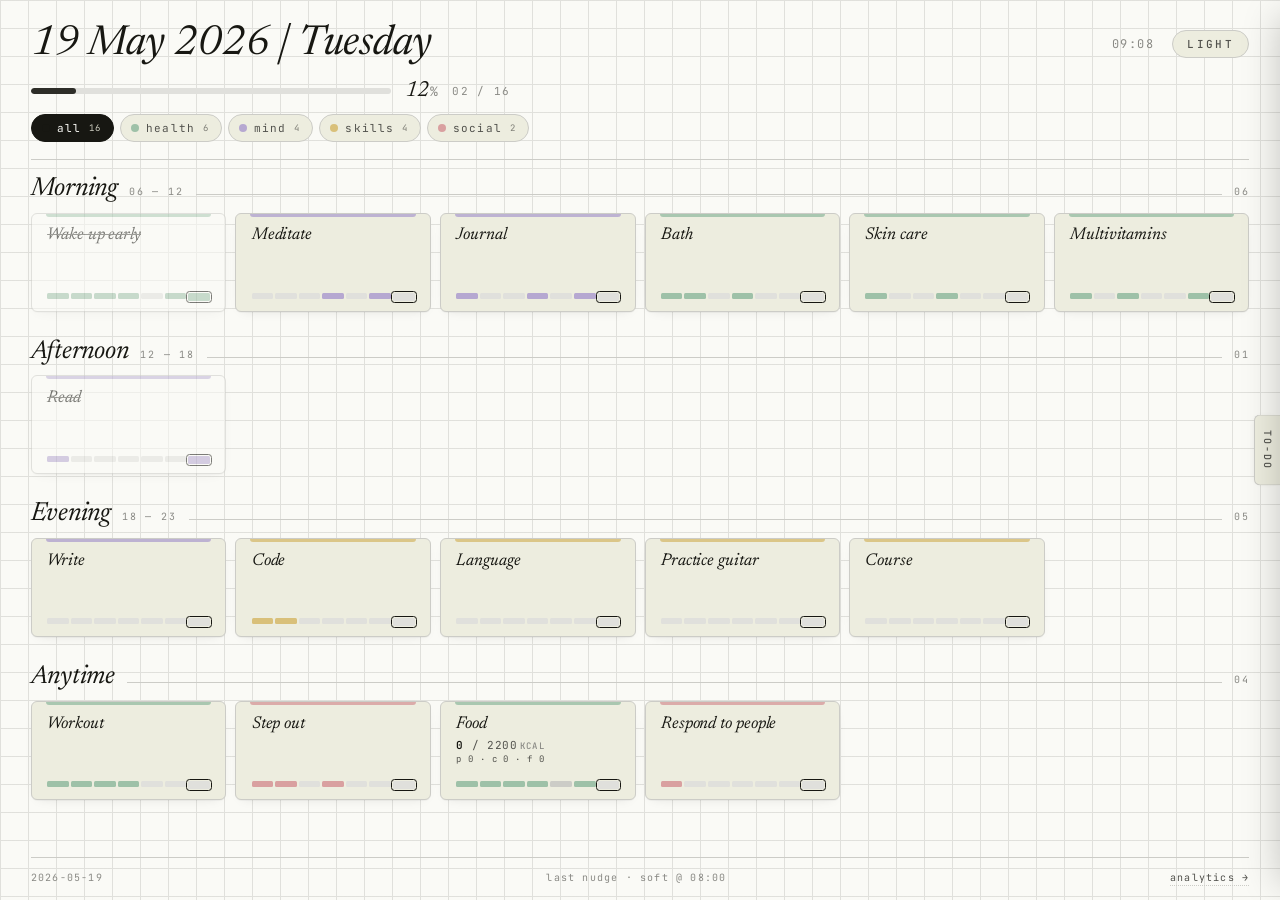
==== commit 24ef94a9: "shift dashboard left when to-do drawer is open (desktop) Adds padding-right: 340px on body when .tod" ====
--- a/index.html
+++ b/index.html
@@ -15,13 +15,13 @@
     <header class="head">
       <div class="headline">
         <h1 class="date">19 May 2026 | Tuesday</h1>
-        <span class="time">08:27</span>
+        <span class="time">09:08</span>
         <button class="theme-btn" data-action="theme" type="button" aria-label="Toggle theme">light</button>
       </div>
       <div class="progress">
-        <span class="progress__track"><span class="progress__fill" style="width: 0.0%"></span></span>
-        <span class="progress__num">0<span class="progress__suf">%</span></span>
-        <span class="progress__count">00 / 16</span>
+        <span class="progress__track"><span class="progress__fill" style="width: 12.5%"></span></span>
+        <span class="progress__num">12<span class="progress__suf">%</span></span>
+        <span class="progress__count">02 / 16</span>
       </div>
       <nav class="filters" aria-label="Filter by category"><button class="pill pill--all" data-filter="all" type="button"><span class="pill__dot"></span>all<span class="pill__count">16</span></button><button class="pill pill--health" data-filter="health" type="button"><span class="pill__dot"></span>health<span class="pill__count">6</span></button><button class="pill pill--mind" data-filter="mind" type="button"><span class="pill__dot"></span>mind<span class="pill__count">4</span></button><button class="pill pill--skills" data-filter="skills" type="button"><span class="pill__dot"></span>skills<span class="pill__count">4</span></button><button class="pill pill--social" data-filter="social" type="button"><span class="pill__dot"></span>social<span class="pill__count">2</span></button></nav>
     </header>
@@ -35,11 +35,11 @@
           <span class="sec-count">06</span>
         </header>
         <div class="cards">
-        <article class="goal goal--cat-health goal--open" data-cat="health" data-id="wake-early">
+        <article class="goal goal--cat-health goal--done" data-cat="health" data-id="wake-early">
           <h3 class="goal__title">Wake up early</h3>
           
           <div class="goal__foot">
-            <div class="goal__strip" aria-label="7-day history"><span class="cell cell--done" title="2026-05-13: done"></span><span class="cell cell--open" title="2026-05-14: open"></span><span class="cell cell--open" title="2026-05-15: open"></span><span class="cell cell--open" title="2026-05-16: open"></span><span class="cell cell--open" title="2026-05-17: open"></span><span class="cell cell--open" title="2026-05-18: open"></span><span class="cell cell--open cell--today" title="2026-05-19: open"></span></div>
+            <div class="goal__strip" aria-label="7-day history"><span class="cell cell--done" title="2026-05-13: done"></span><span class="cell cell--done" title="2026-05-14: done"></span><span class="cell cell--done" title="2026-05-15: done"></span><span class="cell cell--done" title="2026-05-16: done"></span><span class="cell cell--open" title="2026-05-17: open"></span><span class="cell cell--done" title="2026-05-18: done"></span><span class="cell cell--done cell--today" title="2026-05-19: done"></span></div>
             
           </div>
         </article>
@@ -47,7 +47,7 @@
           <h3 class="goal__title">Meditate</h3>
           
           <div class="goal__foot">
-            <div class="goal__strip" aria-label="7-day history"><span class="cell cell--open" title="2026-05-13: open"></span><span class="cell cell--open" title="2026-05-14: open"></span><span class="cell cell--open" title="2026-05-15: open"></span><span class="cell cell--open" title="2026-05-16: open"></span><span class="cell cell--open" title="2026-05-17: open"></span><span class="cell cell--open" title="2026-05-18: open"></span><span class="cell cell--open cell--today" title="2026-05-19: open"></span></div>
+            <div class="goal__strip" aria-label="7-day history"><span class="cell cell--open" title="2026-05-13: open"></span><span class="cell cell--open" title="2026-05-14: open"></span><span class="cell cell--open" title="2026-05-15: open"></span><span class="cell cell--done" title="2026-05-16: done"></span><span class="cell cell--open" title="2026-05-17: open"></span><span class="cell cell--done" title="2026-05-18: done"></span><span class="cell cell--open cell--today" title="2026-05-19: open"></span></div>
             
           </div>
         </article>
@@ -55,7 +55,7 @@
           <h3 class="goal__title">Journal</h3>
           
           <div class="goal__foot">
-            <div class="goal__strip" aria-label="7-day history"><span class="cell cell--done" title="2026-05-13: done"></span><span class="cell cell--open" title="2026-05-14: open"></span><span class="cell cell--open" title="2026-05-15: open"></span><span class="cell cell--open" title="2026-05-16: open"></span><span class="cell cell--open" title="2026-05-17: open"></span><span class="cell cell--open" title="2026-05-18: open"></span><span class="cell cell--open cell--today" title="2026-05-19: open"></span></div>
+            <div class="goal__strip" aria-label="7-day history"><span class="cell cell--done" title="2026-05-13: done"></span><span class="cell cell--open" title="2026-05-14: open"></span><span class="cell cell--open" title="2026-05-15: open"></span><span class="cell cell--done" title="2026-05-16: done"></span><span class="cell cell--open" title="2026-05-17: open"></span><span class="cell cell--done" title="2026-05-18: done"></span><span class="cell cell--open cell--today" title="2026-05-19: open"></span></div>
             
           </div>
         </article>
@@ -63,7 +63,7 @@
           <h3 class="goal__title">Bath</h3>
           
           <div class="goal__foot">
-            <div class="goal__strip" aria-label="7-day history"><span class="cell cell--done" title="2026-05-13: done"></span><span class="cell cell--open" title="2026-05-14: open"></span><span class="cell cell--open" title="2026-05-15: open"></span><span class="cell cell--open" title="2026-05-16: open"></span><span class="cell cell--open" title="2026-05-17: open"></span><span class="cell cell--open" title="2026-05-18: open"></span><span class="cell cell--open cell--today" title="2026-05-19: open"></span></div>
+            <div class="goal__strip" aria-label="7-day history"><span class="cell cell--done" title="2026-05-13: done"></span><span class="cell cell--done" title="2026-05-14: done"></span><span class="cell cell--open" title="2026-05-15: open"></span><span class="cell cell--done" title="2026-05-16: done"></span><span class="cell cell--open" title="2026-05-17: open"></span><span class="cell cell--open" title="2026-05-18: open"></span><span class="cell cell--open cell--today" title="2026-05-19: open"></span></div>
             
           </div>
         </article>
@@ -71,7 +71,7 @@
           <h3 class="goal__title">Skin care</h3>
           
           <div class="goal__foot">
-            <div class="goal__strip" aria-label="7-day history"><span class="cell cell--done" title="2026-05-13: done"></span><span class="cell cell--open" title="2026-05-14: open"></span><span class="cell cell--open" title="2026-05-15: open"></span><span class="cell cell--open" title="2026-05-16: open"></span><span class="cell cell--open" title="2026-05-17: open"></span><span class="cell cell--open" title="2026-05-18: open"></span><span class="cell cell--open cell--today" title="2026-05-19: open"></span></div>
+            <div class="goal__strip" aria-label="7-day history"><span class="cell cell--done" title="2026-05-13: done"></span><span class="cell cell--open" title="2026-05-14: open"></span><span class="cell cell--open" title="2026-05-15: open"></span><span class="cell cell--done" title="2026-05-16: done"></span><span class="cell cell--open" title="2026-05-17: open"></span><span class="cell cell--open" title="2026-05-18: open"></span><span class="cell cell--open cell--today" title="2026-05-19: open"></span></div>
             
           </div>
         </article>
@@ -79,7 +79,7 @@
           <h3 class="goal__title">Multivitamins</h3>
           
           <div class="goal__foot">
-            <div class="goal__strip" aria-label="7-day history"><span class="cell cell--done" title="2026-05-13: done"></span><span class="cell cell--open" title="2026-05-14: open"></span><span class="cell cell--open" title="2026-05-15: open"></span><span class="cell cell--open" title="2026-05-16: open"></span><span class="cell cell--open" title="2026-05-17: open"></span><span class="cell cell--open" title="2026-05-18: open"></span><span class="cell cell--open cell--today" title="2026-05-19: open"></span></div>
+            <div class="goal__strip" aria-label="7-day history"><span class="cell cell--done" title="2026-05-13: done"></span><span class="cell cell--open" title="2026-05-14: open"></span><span class="cell cell--done" title="2026-05-15: done"></span><span class="cell cell--open" title="2026-05-16: open"></span><span class="cell cell--open" title="2026-05-17: open"></span><span class="cell cell--done" title="2026-05-18: done"></span><span class="cell cell--open cell--today" title="2026-05-19: open"></span></div>
             
           </div>
         </article>
@@ -93,11 +93,11 @@
           <span class="sec-count">01</span>
         </header>
         <div class="cards">
-        <article class="goal goal--cat-mind goal--open" data-cat="mind" data-id="read">
+        <article class="goal goal--cat-mind goal--done" data-cat="mind" data-id="read">
           <h3 class="goal__title">Read</h3>
           
           <div class="goal__foot">
-            <div class="goal__strip" aria-label="7-day history"><span class="cell cell--done" title="2026-05-13: done"></span><span class="cell cell--open" title="2026-05-14: open"></span><span class="cell cell--open" title="2026-05-15: open"></span><span class="cell cell--open" title="2026-05-16: open"></span><span class="cell cell--open" title="2026-05-17: open"></span><span class="cell cell--open" title="2026-05-18: open"></span><span class="cell cell--open cell--today" title="2026-05-19: open"></span></div>
+            <div class="goal__strip" aria-label="7-day history"><span class="cell cell--done" title="2026-05-13: done"></span><span class="cell cell--open" title="2026-05-14: open"></span><span class="cell cell--open" title="2026-05-15: open"></span><span class="cell cell--open" title="2026-05-16: open"></span><span class="cell cell--open" title="2026-05-17: open"></span><span class="cell cell--open" title="2026-05-18: open"></span><span class="cell cell--done cell--today" title="2026-05-19: done"></span></div>
             
           </div>
         </article>
@@ -123,7 +123,7 @@
           <h3 class="goal__title">Code</h3>
           
           <div class="goal__foot">
-            <div class="goal__strip" aria-label="7-day history"><span class="cell cell--open" title="2026-05-13: open"></span><span class="cell cell--open" title="2026-05-14: open"></span><span class="cell cell--open" title="2026-05-15: open"></span><span class="cell cell--open" title="2026-05-16: open"></span><span class="cell cell--open" title="2026-05-17: open"></span><span class="cell cell--open" title="2026-05-18: open"></span><span class="cell cell--open cell--today" title="2026-05-19: open"></span></div>
+            <div class="goal__strip" aria-label="7-day history"><span class="cell cell--done" title="2026-05-13: done"></span><span class="cell cell--done" title="2026-05-14: done"></span><span class="cell cell--open" title="2026-05-15: open"></span><span class="cell cell--open" title="2026-05-16: open"></span><span class="cell cell--open" title="2026-05-17: open"></span><span class="cell cell--open" title="2026-05-18: open"></span><span class="cell cell--open cell--today" title="2026-05-19: open"></span></div>
             
           </div>
         </article>
@@ -165,7 +165,7 @@
           <h3 class="goal__title">Workout</h3>
           
           <div class="goal__foot">
-            <div class="goal__strip" aria-label="7-day history"><span class="cell cell--open" title="2026-05-13: open"></span><span class="cell cell--open" title="2026-05-14: open"></span><span class="cell cell--open" title="2026-05-15: open"></span><span class="cell cell--open" title="2026-05-16: open"></span><span class="cell cell--open" title="2026-05-17: open"></span><span class="cell cell--open" title="2026-05-18: open"></span><span class="cell cell--open cell--today" title="2026-05-19: open"></span></div>
+            <div class="goal__strip" aria-label="7-day history"><span class="cell cell--done" title="2026-05-13: done"></span><span class="cell cell--done" title="2026-05-14: done"></span><span class="cell cell--done" title="2026-05-15: done"></span><span class="cell cell--done" title="2026-05-16: done"></span><span class="cell cell--open" title="2026-05-17: open"></span><span class="cell cell--open" title="2026-05-18: open"></span><span class="cell cell--open cell--today" title="2026-05-19: open"></span></div>
             
           </div>
         </article>
@@ -173,7 +173,7 @@
           <h3 class="goal__title">Step out</h3>
           
           <div class="goal__foot">
-            <div class="goal__strip" aria-label="7-day history"><span class="cell cell--open" title="2026-05-13: open"></span><span class="cell cell--open" title="2026-05-14: open"></span><span class="cell cell--open" title="2026-05-15: open"></span><span class="cell cell--open" title="2026-05-16: open"></span><span class="cell cell--open" title="2026-05-17: open"></span><span class="cell cell--open" title="2026-05-18: open"></span><span class="cell cell--open cell--today" title="2026-05-19: open"></span></div>
+            <div class="goal__strip" aria-label="7-day history"><span class="cell cell--done" title="2026-05-13: done"></span><span class="cell cell--done" title="2026-05-14: done"></span><span class="cell cell--open" title="2026-05-15: open"></span><span class="cell cell--done" title="2026-05-16: done"></span><span class="cell cell--open" title="2026-05-17: open"></span><span class="cell cell--open" title="2026-05-18: open"></span><span class="cell cell--open cell--today" title="2026-05-19: open"></span></div>
             
           </div>
         </article>
@@ -181,7 +181,7 @@
           <h3 class="goal__title">Food</h3>
           <div class="food__stats"><p class="food__kcal"><span class="food__kcal-num">0</span><span class="food__kcal-sep"> / </span><span class="food__kcal-target">2200</span><span class="food__kcal-unit">kcal</span></p><p class="food__macros">p 0 · c 0 · f 0</p></div>
           <div class="goal__foot">
-            <div class="goal__strip" aria-label="7-day history"><span class="cell cell--done" title="2026-05-13: done"></span><span class="cell cell--skipped" title="2026-05-14: skipped"></span><span class="cell cell--skipped" title="2026-05-15: skipped"></span><span class="cell cell--skipped" title="2026-05-16: skipped"></span><span class="cell cell--skipped" title="2026-05-17: skipped"></span><span class="cell cell--skipped" title="2026-05-18: skipped"></span><span class="cell cell--open cell--today" title="2026-05-19: open"></span></div>
+            <div class="goal__strip" aria-label="7-day history"><span class="cell cell--done" title="2026-05-13: done"></span><span class="cell cell--done" title="2026-05-14: done"></span><span class="cell cell--done" title="2026-05-15: done"></span><span class="cell cell--done" title="2026-05-16: done"></span><span class="cell cell--skipped" title="2026-05-17: skipped"></span><span class="cell cell--done" title="2026-05-18: done"></span><span class="cell cell--open cell--today" title="2026-05-19: open"></span></div>
             
           </div>
         </article>
@@ -189,7 +189,7 @@
           <h3 class="goal__title">Respond to people</h3>
           
           <div class="goal__foot">
-            <div class="goal__strip" aria-label="7-day history"><span class="cell cell--open" title="2026-05-13: open"></span><span class="cell cell--open" title="2026-05-14: open"></span><span class="cell cell--open" title="2026-05-15: open"></span><span class="cell cell--open" title="2026-05-16: open"></span><span class="cell cell--open" title="2026-05-17: open"></span><span class="cell cell--open" title="2026-05-18: open"></span><span class="cell cell--open cell--today" title="2026-05-19: open"></span></div>
+            <div class="goal__strip" aria-label="7-day history"><span class="cell cell--done" title="2026-05-13: done"></span><span class="cell cell--open" title="2026-05-14: open"></span><span class="cell cell--open" title="2026-05-15: open"></span><span class="cell cell--open" title="2026-05-16: open"></span><span class="cell cell--open" title="2026-05-17: open"></span><span class="cell cell--open" title="2026-05-18: open"></span><span class="cell cell--open cell--today" title="2026-05-19: open"></span></div>
             
           </div>
         </article>
@@ -199,7 +199,7 @@
 
     <footer class="foot">
       <span>2026-05-19</span>
-      <span class="foot__mid">no nudges sent today</span>
+      <span class="foot__mid">last nudge · soft @ 08:00</span>
       <span><a class="foot__link" href="analytics.html">analytics →</a></span>
     </footer>
   </div>
--- a/style.css
+++ b/style.css
@@ -791,6 +791,23 @@
 @media (max-width: 720px) {
   .todos__drawer { width: 88vw; padding: 18px 18px 14px; }
   .todos__handle { padding: 12px 5px; font-size: 9px; }
+}
+
+/* Drawer-open shift — desktop only.
+   When the drawer is open, shrink the body content area by the drawer
+   width so the dashboard (header, cards, footer) reflows into the
+   visible zone instead of sitting under the drawer. Drawer itself is
+   position:fixed so it stays anchored to the viewport's right edge. */
+@media (min-width: 901px) {
+  body {
+    transition:
+      background-color 0.2s ease,
+      color 0.2s ease,
+      padding-right 0.24s cubic-bezier(.2,.7,.2,1);
+  }
+  body:has(.todos[data-todos-open="true"]) {
+    padding-right: 340px;
+  }
 }
 
 /* ── motion ───────────────────────────────────────────────── */
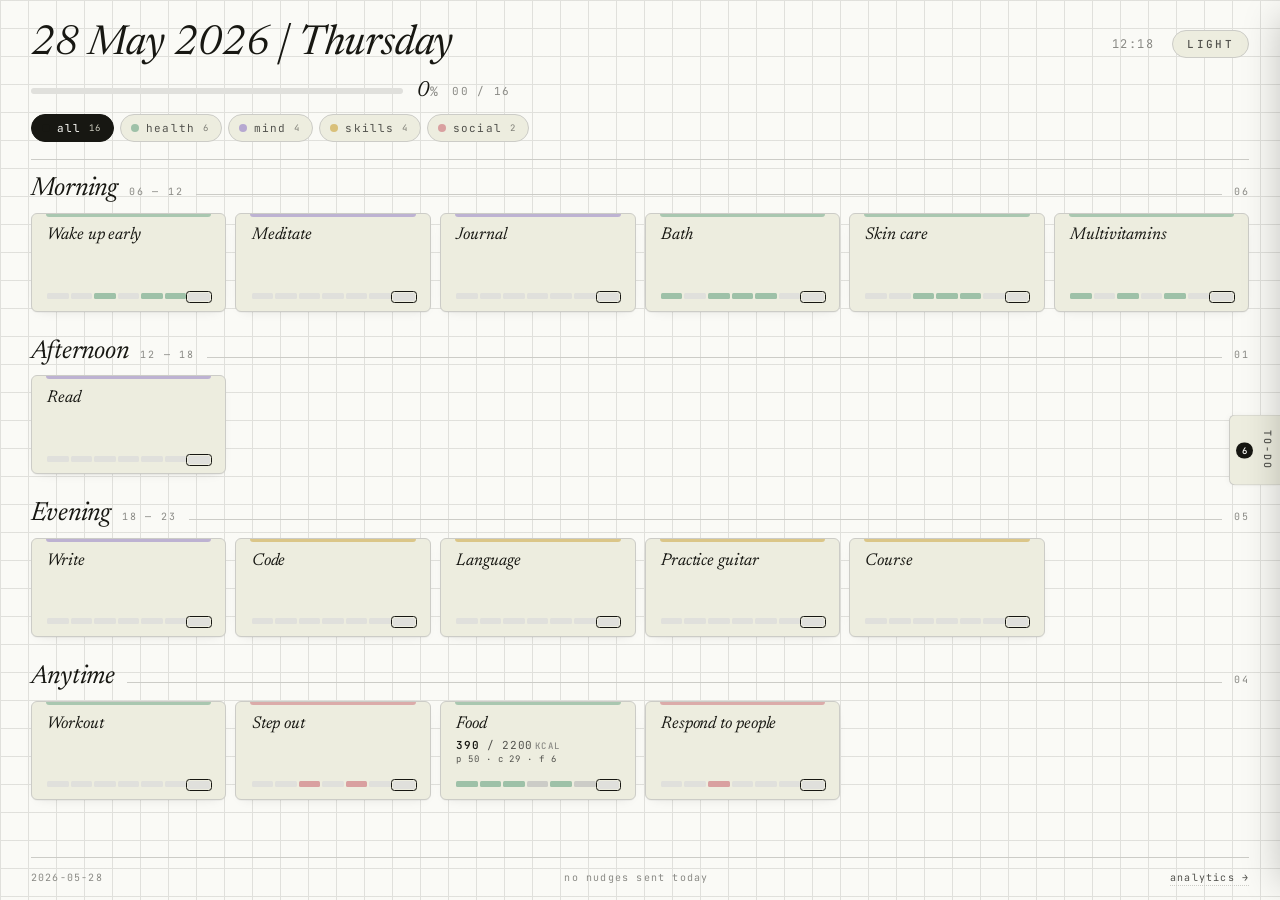
==== commit e12ba7be: "live-render dashboard via /api/render — kill Pages rebuild lag Add a /api/render endpoint on Vercel " ====
--- a/index.html
+++ b/index.html
@@ -3,25 +3,25 @@
 <head>
 <meta charset="utf-8" />
 <meta name="viewport" content="width=device-width, initial-scale=1" />
-<title>Tuesday, May 19 — Life · Folio 2026-05-19</title>
+<title>Thursday, May 28 — Life · Folio 2026-05-28</title>
 <link rel="preconnect" href="https://fonts.googleapis.com">
 <link rel="preconnect" href="https://fonts.gstatic.com" crossorigin>
 <link href="https://fonts.googleapis.com/css2?family=Newsreader:ital,wght@0,400;0,500;1,400;1,500&family=JetBrains+Mono:wght@400;500;600&display=swap" rel="stylesheet">
 <link rel="stylesheet" href="style.css" />
-<script>window.LIFE_WEBHOOK_URL = "https://life-sepia-psi.vercel.app/api/mark"; window.LIFE_SECRET = "9yWgLtaFWp3vXagv1d67jAbWGM0nB0sedkMy79ig"; window.LIFE_TODO_URL = "https://life-sepia-psi.vercel.app/api/todo";</script>
+<script>window.LIFE_WEBHOOK_URL = "https://life-sepia-psi.vercel.app/api/mark"; window.LIFE_SECRET = "9yWgLtaFWp3vXagv1d67jAbWGM0nB0sedkMy79ig"; window.LIFE_TODO_URL = "https://life-sepia-psi.vercel.app/api/todo"; window.LIFE_RENDER_URL = "https://life-sepia-psi.vercel.app/api/render";</script>
 </head>
 <body data-theme="light" data-filter="all">
   <div class="paper">
     <header class="head">
       <div class="headline">
-        <h1 class="date">19 May 2026 | Tuesday</h1>
-        <span class="time">09:08</span>
+        <h1 class="date">28 May 2026 | Thursday</h1>
+        <span class="time">12:18</span>
         <button class="theme-btn" data-action="theme" type="button" aria-label="Toggle theme">light</button>
       </div>
       <div class="progress">
-        <span class="progress__track"><span class="progress__fill" style="width: 12.5%"></span></span>
-        <span class="progress__num">12<span class="progress__suf">%</span></span>
-        <span class="progress__count">02 / 16</span>
+        <span class="progress__track"><span class="progress__fill" style="width: 0.0%"></span></span>
+        <span class="progress__num">0<span class="progress__suf">%</span></span>
+        <span class="progress__count">00 / 16</span>
       </div>
       <nav class="filters" aria-label="Filter by category"><button class="pill pill--all" data-filter="all" type="button"><span class="pill__dot"></span>all<span class="pill__count">16</span></button><button class="pill pill--health" data-filter="health" type="button"><span class="pill__dot"></span>health<span class="pill__count">6</span></button><button class="pill pill--mind" data-filter="mind" type="button"><span class="pill__dot"></span>mind<span class="pill__count">4</span></button><button class="pill pill--skills" data-filter="skills" type="button"><span class="pill__dot"></span>skills<span class="pill__count">4</span></button><button class="pill pill--social" data-filter="social" type="button"><span class="pill__dot"></span>social<span class="pill__count">2</span></button></nav>
     </header>
@@ -35,11 +35,11 @@
           <span class="sec-count">06</span>
         </header>
         <div class="cards">
-        <article class="goal goal--cat-health goal--done" data-cat="health" data-id="wake-early">
+        <article class="goal goal--cat-health goal--open" data-cat="health" data-id="wake-early">
           <h3 class="goal__title">Wake up early</h3>
           
           <div class="goal__foot">
-            <div class="goal__strip" aria-label="7-day history"><span class="cell cell--done" title="2026-05-13: done"></span><span class="cell cell--done" title="2026-05-14: done"></span><span class="cell cell--done" title="2026-05-15: done"></span><span class="cell cell--done" title="2026-05-16: done"></span><span class="cell cell--open" title="2026-05-17: open"></span><span class="cell cell--done" title="2026-05-18: done"></span><span class="cell cell--done cell--today" title="2026-05-19: done"></span></div>
+            <div class="goal__strip" aria-label="7-day history"><span class="cell cell--open" title="2026-05-22: open"></span><span class="cell cell--open" title="2026-05-23: open"></span><span class="cell cell--done" title="2026-05-24: done"></span><span class="cell cell--open" title="2026-05-25: open"></span><span class="cell cell--done" title="2026-05-26: done"></span><span class="cell cell--done" title="2026-05-27: done"></span><span class="cell cell--open cell--today" title="2026-05-28: open"></span></div>
             
           </div>
         </article>
@@ -47,7 +47,7 @@
           <h3 class="goal__title">Meditate</h3>
           
           <div class="goal__foot">
-            <div class="goal__strip" aria-label="7-day history"><span class="cell cell--open" title="2026-05-13: open"></span><span class="cell cell--open" title="2026-05-14: open"></span><span class="cell cell--open" title="2026-05-15: open"></span><span class="cell cell--done" title="2026-05-16: done"></span><span class="cell cell--open" title="2026-05-17: open"></span><span class="cell cell--done" title="2026-05-18: done"></span><span class="cell cell--open cell--today" title="2026-05-19: open"></span></div>
+            <div class="goal__strip" aria-label="7-day history"><span class="cell cell--open" title="2026-05-22: open"></span><span class="cell cell--open" title="2026-05-23: open"></span><span class="cell cell--open" title="2026-05-24: open"></span><span class="cell cell--open" title="2026-05-25: open"></span><span class="cell cell--open" title="2026-05-26: open"></span><span class="cell cell--open" title="2026-05-27: open"></span><span class="cell cell--open cell--today" title="2026-05-28: open"></span></div>
             
           </div>
         </article>
@@ -55,7 +55,7 @@
           <h3 class="goal__title">Journal</h3>
           
           <div class="goal__foot">
-            <div class="goal__strip" aria-label="7-day history"><span class="cell cell--done" title="2026-05-13: done"></span><span class="cell cell--open" title="2026-05-14: open"></span><span class="cell cell--open" title="2026-05-15: open"></span><span class="cell cell--done" title="2026-05-16: done"></span><span class="cell cell--open" title="2026-05-17: open"></span><span class="cell cell--done" title="2026-05-18: done"></span><span class="cell cell--open cell--today" title="2026-05-19: open"></span></div>
+            <div class="goal__strip" aria-label="7-day history"><span class="cell cell--open" title="2026-05-22: open"></span><span class="cell cell--open" title="2026-05-23: open"></span><span class="cell cell--open" title="2026-05-24: open"></span><span class="cell cell--open" title="2026-05-25: open"></span><span class="cell cell--open" title="2026-05-26: open"></span><span class="cell cell--open" title="2026-05-27: open"></span><span class="cell cell--open cell--today" title="2026-05-28: open"></span></div>
             
           </div>
         </article>
@@ -63,7 +63,7 @@
           <h3 class="goal__title">Bath</h3>
           
           <div class="goal__foot">
-            <div class="goal__strip" aria-label="7-day history"><span class="cell cell--done" title="2026-05-13: done"></span><span class="cell cell--done" title="2026-05-14: done"></span><span class="cell cell--open" title="2026-05-15: open"></span><span class="cell cell--done" title="2026-05-16: done"></span><span class="cell cell--open" title="2026-05-17: open"></span><span class="cell cell--open" title="2026-05-18: open"></span><span class="cell cell--open cell--today" title="2026-05-19: open"></span></div>
+            <div class="goal__strip" aria-label="7-day history"><span class="cell cell--done" title="2026-05-22: done"></span><span class="cell cell--open" title="2026-05-23: open"></span><span class="cell cell--done" title="2026-05-24: done"></span><span class="cell cell--done" title="2026-05-25: done"></span><span class="cell cell--done" title="2026-05-26: done"></span><span class="cell cell--open" title="2026-05-27: open"></span><span class="cell cell--open cell--today" title="2026-05-28: open"></span></div>
             
           </div>
         </article>
@@ -71,7 +71,7 @@
           <h3 class="goal__title">Skin care</h3>
           
           <div class="goal__foot">
-            <div class="goal__strip" aria-label="7-day history"><span class="cell cell--done" title="2026-05-13: done"></span><span class="cell cell--open" title="2026-05-14: open"></span><span class="cell cell--open" title="2026-05-15: open"></span><span class="cell cell--done" title="2026-05-16: done"></span><span class="cell cell--open" title="2026-05-17: open"></span><span class="cell cell--open" title="2026-05-18: open"></span><span class="cell cell--open cell--today" title="2026-05-19: open"></span></div>
+            <div class="goal__strip" aria-label="7-day history"><span class="cell cell--open" title="2026-05-22: open"></span><span class="cell cell--open" title="2026-05-23: open"></span><span class="cell cell--done" title="2026-05-24: done"></span><span class="cell cell--done" title="2026-05-25: done"></span><span class="cell cell--done" title="2026-05-26: done"></span><span class="cell cell--open" title="2026-05-27: open"></span><span class="cell cell--open cell--today" title="2026-05-28: open"></span></div>
             
           </div>
         </article>
@@ -79,7 +79,7 @@
           <h3 class="goal__title">Multivitamins</h3>
           
           <div class="goal__foot">
-            <div class="goal__strip" aria-label="7-day history"><span class="cell cell--done" title="2026-05-13: done"></span><span class="cell cell--open" title="2026-05-14: open"></span><span class="cell cell--done" title="2026-05-15: done"></span><span class="cell cell--open" title="2026-05-16: open"></span><span class="cell cell--open" title="2026-05-17: open"></span><span class="cell cell--done" title="2026-05-18: done"></span><span class="cell cell--open cell--today" title="2026-05-19: open"></span></div>
+            <div class="goal__strip" aria-label="7-day history"><span class="cell cell--done" title="2026-05-22: done"></span><span class="cell cell--open" title="2026-05-23: open"></span><span class="cell cell--done" title="2026-05-24: done"></span><span class="cell cell--open" title="2026-05-25: open"></span><span class="cell cell--done" title="2026-05-26: done"></span><span class="cell cell--open" title="2026-05-27: open"></span><span class="cell cell--open cell--today" title="2026-05-28: open"></span></div>
             
           </div>
         </article>
@@ -93,11 +93,11 @@
           <span class="sec-count">01</span>
         </header>
         <div class="cards">
-        <article class="goal goal--cat-mind goal--done" data-cat="mind" data-id="read">
+        <article class="goal goal--cat-mind goal--open" data-cat="mind" data-id="read">
           <h3 class="goal__title">Read</h3>
           
           <div class="goal__foot">
-            <div class="goal__strip" aria-label="7-day history"><span class="cell cell--done" title="2026-05-13: done"></span><span class="cell cell--open" title="2026-05-14: open"></span><span class="cell cell--open" title="2026-05-15: open"></span><span class="cell cell--open" title="2026-05-16: open"></span><span class="cell cell--open" title="2026-05-17: open"></span><span class="cell cell--open" title="2026-05-18: open"></span><span class="cell cell--done cell--today" title="2026-05-19: done"></span></div>
+            <div class="goal__strip" aria-label="7-day history"><span class="cell cell--open" title="2026-05-22: open"></span><span class="cell cell--open" title="2026-05-23: open"></span><span class="cell cell--open" title="2026-05-24: open"></span><span class="cell cell--open" title="2026-05-25: open"></span><span class="cell cell--open" title="2026-05-26: open"></span><span class="cell cell--open" title="2026-05-27: open"></span><span class="cell cell--open cell--today" title="2026-05-28: open"></span></div>
             
           </div>
         </article>
@@ -115,7 +115,7 @@
           <h3 class="goal__title">Write</h3>
           
           <div class="goal__foot">
-            <div class="goal__strip" aria-label="7-day history"><span class="cell cell--open" title="2026-05-13: open"></span><span class="cell cell--open" title="2026-05-14: open"></span><span class="cell cell--open" title="2026-05-15: open"></span><span class="cell cell--open" title="2026-05-16: open"></span><span class="cell cell--open" title="2026-05-17: open"></span><span class="cell cell--open" title="2026-05-18: open"></span><span class="cell cell--open cell--today" title="2026-05-19: open"></span></div>
+            <div class="goal__strip" aria-label="7-day history"><span class="cell cell--open" title="2026-05-22: open"></span><span class="cell cell--open" title="2026-05-23: open"></span><span class="cell cell--open" title="2026-05-24: open"></span><span class="cell cell--open" title="2026-05-25: open"></span><span class="cell cell--open" title="2026-05-26: open"></span><span class="cell cell--open" title="2026-05-27: open"></span><span class="cell cell--open cell--today" title="2026-05-28: open"></span></div>
             
           </div>
         </article>
@@ -123,7 +123,7 @@
           <h3 class="goal__title">Code</h3>
           
           <div class="goal__foot">
-            <div class="goal__strip" aria-label="7-day history"><span class="cell cell--done" title="2026-05-13: done"></span><span class="cell cell--done" title="2026-05-14: done"></span><span class="cell cell--open" title="2026-05-15: open"></span><span class="cell cell--open" title="2026-05-16: open"></span><span class="cell cell--open" title="2026-05-17: open"></span><span class="cell cell--open" title="2026-05-18: open"></span><span class="cell cell--open cell--today" title="2026-05-19: open"></span></div>
+            <div class="goal__strip" aria-label="7-day history"><span class="cell cell--open" title="2026-05-22: open"></span><span class="cell cell--open" title="2026-05-23: open"></span><span class="cell cell--open" title="2026-05-24: open"></span><span class="cell cell--open" title="2026-05-25: open"></span><span class="cell cell--open" title="2026-05-26: open"></span><span class="cell cell--open" title="2026-05-27: open"></span><span class="cell cell--open cell--today" title="2026-05-28: open"></span></div>
             
           </div>
         </article>
@@ -131,7 +131,7 @@
           <h3 class="goal__title">Language</h3>
           
           <div class="goal__foot">
-            <div class="goal__strip" aria-label="7-day history"><span class="cell cell--open" title="2026-05-13: open"></span><span class="cell cell--open" title="2026-05-14: open"></span><span class="cell cell--open" title="2026-05-15: open"></span><span class="cell cell--open" title="2026-05-16: open"></span><span class="cell cell--open" title="2026-05-17: open"></span><span class="cell cell--open" title="2026-05-18: open"></span><span class="cell cell--open cell--today" title="2026-05-19: open"></span></div>
+            <div class="goal__strip" aria-label="7-day history"><span class="cell cell--open" title="2026-05-22: open"></span><span class="cell cell--open" title="2026-05-23: open"></span><span class="cell cell--open" title="2026-05-24: open"></span><span class="cell cell--open" title="2026-05-25: open"></span><span class="cell cell--open" title="2026-05-26: open"></span><span class="cell cell--open" title="2026-05-27: open"></span><span class="cell cell--open cell--today" title="2026-05-28: open"></span></div>
             
           </div>
         </article>
@@ -139,7 +139,7 @@
           <h3 class="goal__title">Practice guitar</h3>
           
           <div class="goal__foot">
-            <div class="goal__strip" aria-label="7-day history"><span class="cell cell--open" title="2026-05-13: open"></span><span class="cell cell--open" title="2026-05-14: open"></span><span class="cell cell--open" title="2026-05-15: open"></span><span class="cell cell--open" title="2026-05-16: open"></span><span class="cell cell--open" title="2026-05-17: open"></span><span class="cell cell--open" title="2026-05-18: open"></span><span class="cell cell--open cell--today" title="2026-05-19: open"></span></div>
+            <div class="goal__strip" aria-label="7-day history"><span class="cell cell--open" title="2026-05-22: open"></span><span class="cell cell--open" title="2026-05-23: open"></span><span class="cell cell--open" title="2026-05-24: open"></span><span class="cell cell--open" title="2026-05-25: open"></span><span class="cell cell--open" title="2026-05-26: open"></span><span class="cell cell--open" title="2026-05-27: open"></span><span class="cell cell--open cell--today" title="2026-05-28: open"></span></div>
             
           </div>
         </article>
@@ -147,7 +147,7 @@
           <h3 class="goal__title">Course</h3>
           
           <div class="goal__foot">
-            <div class="goal__strip" aria-label="7-day history"><span class="cell cell--open" title="2026-05-13: open"></span><span class="cell cell--open" title="2026-05-14: open"></span><span class="cell cell--open" title="2026-05-15: open"></span><span class="cell cell--open" title="2026-05-16: open"></span><span class="cell cell--open" title="2026-05-17: open"></span><span class="cell cell--open" title="2026-05-18: open"></span><span class="cell cell--open cell--today" title="2026-05-19: open"></span></div>
+            <div class="goal__strip" aria-label="7-day history"><span class="cell cell--open" title="2026-05-22: open"></span><span class="cell cell--open" title="2026-05-23: open"></span><span class="cell cell--open" title="2026-05-24: open"></span><span class="cell cell--open" title="2026-05-25: open"></span><span class="cell cell--open" title="2026-05-26: open"></span><span class="cell cell--open" title="2026-05-27: open"></span><span class="cell cell--open cell--today" title="2026-05-28: open"></span></div>
             
           </div>
         </article>
@@ -165,7 +165,7 @@
           <h3 class="goal__title">Workout</h3>
           
           <div class="goal__foot">
-            <div class="goal__strip" aria-label="7-day history"><span class="cell cell--done" title="2026-05-13: done"></span><span class="cell cell--done" title="2026-05-14: done"></span><span class="cell cell--done" title="2026-05-15: done"></span><span class="cell cell--done" title="2026-05-16: done"></span><span class="cell cell--open" title="2026-05-17: open"></span><span class="cell cell--open" title="2026-05-18: open"></span><span class="cell cell--open cell--today" title="2026-05-19: open"></span></div>
+            <div class="goal__strip" aria-label="7-day history"><span class="cell cell--open" title="2026-05-22: open"></span><span class="cell cell--open" title="2026-05-23: open"></span><span class="cell cell--open" title="2026-05-24: open"></span><span class="cell cell--open" title="2026-05-25: open"></span><span class="cell cell--open" title="2026-05-26: open"></span><span class="cell cell--open" title="2026-05-27: open"></span><span class="cell cell--open cell--today" title="2026-05-28: open"></span></div>
             
           </div>
         </article>
@@ -173,15 +173,15 @@
           <h3 class="goal__title">Step out</h3>
           
           <div class="goal__foot">
-            <div class="goal__strip" aria-label="7-day history"><span class="cell cell--done" title="2026-05-13: done"></span><span class="cell cell--done" title="2026-05-14: done"></span><span class="cell cell--open" title="2026-05-15: open"></span><span class="cell cell--done" title="2026-05-16: done"></span><span class="cell cell--open" title="2026-05-17: open"></span><span class="cell cell--open" title="2026-05-18: open"></span><span class="cell cell--open cell--today" title="2026-05-19: open"></span></div>
+            <div class="goal__strip" aria-label="7-day history"><span class="cell cell--open" title="2026-05-22: open"></span><span class="cell cell--open" title="2026-05-23: open"></span><span class="cell cell--done" title="2026-05-24: done"></span><span class="cell cell--open" title="2026-05-25: open"></span><span class="cell cell--done" title="2026-05-26: done"></span><span class="cell cell--open" title="2026-05-27: open"></span><span class="cell cell--open cell--today" title="2026-05-28: open"></span></div>
             
           </div>
         </article>
         <article class="goal goal--cat-health goal--open" data-cat="health" data-id="food">
           <h3 class="goal__title">Food</h3>
-          <div class="food__stats"><p class="food__kcal"><span class="food__kcal-num">0</span><span class="food__kcal-sep"> / </span><span class="food__kcal-target">2200</span><span class="food__kcal-unit">kcal</span></p><p class="food__macros">p 0 · c 0 · f 0</p></div>
-          <div class="goal__foot">
-            <div class="goal__strip" aria-label="7-day history"><span class="cell cell--done" title="2026-05-13: done"></span><span class="cell cell--done" title="2026-05-14: done"></span><span class="cell cell--done" title="2026-05-15: done"></span><span class="cell cell--done" title="2026-05-16: done"></span><span class="cell cell--skipped" title="2026-05-17: skipped"></span><span class="cell cell--done" title="2026-05-18: done"></span><span class="cell cell--open cell--today" title="2026-05-19: open"></span></div>
+          <div class="food__stats"><p class="food__kcal"><span class="food__kcal-num">390</span><span class="food__kcal-sep"> / </span><span class="food__kcal-target">2200</span><span class="food__kcal-unit">kcal</span></p><p class="food__macros">p 50 · c 29 · f 6</p></div>
+          <div class="goal__foot">
+            <div class="goal__strip" aria-label="7-day history"><span class="cell cell--done" title="2026-05-22: done"></span><span class="cell cell--done" title="2026-05-23: done"></span><span class="cell cell--done" title="2026-05-24: done"></span><span class="cell cell--skipped" title="2026-05-25: skipped"></span><span class="cell cell--done" title="2026-05-26: done"></span><span class="cell cell--skipped" title="2026-05-27: skipped"></span><span class="cell cell--open cell--today" title="2026-05-28: open"></span></div>
             
           </div>
         </article>
@@ -189,7 +189,7 @@
           <h3 class="goal__title">Respond to people</h3>
           
           <div class="goal__foot">
-            <div class="goal__strip" aria-label="7-day history"><span class="cell cell--done" title="2026-05-13: done"></span><span class="cell cell--open" title="2026-05-14: open"></span><span class="cell cell--open" title="2026-05-15: open"></span><span class="cell cell--open" title="2026-05-16: open"></span><span class="cell cell--open" title="2026-05-17: open"></span><span class="cell cell--open" title="2026-05-18: open"></span><span class="cell cell--open cell--today" title="2026-05-19: open"></span></div>
+            <div class="goal__strip" aria-label="7-day history"><span class="cell cell--open" title="2026-05-22: open"></span><span class="cell cell--open" title="2026-05-23: open"></span><span class="cell cell--done" title="2026-05-24: done"></span><span class="cell cell--open" title="2026-05-25: open"></span><span class="cell cell--open" title="2026-05-26: open"></span><span class="cell cell--open" title="2026-05-27: open"></span><span class="cell cell--open cell--today" title="2026-05-28: open"></span></div>
             
           </div>
         </article>
@@ -198,8 +198,8 @@
     </main>
 
     <footer class="foot">
-      <span>2026-05-19</span>
-      <span class="foot__mid">last nudge · soft @ 08:00</span>
+      <span>2026-05-28</span>
+      <span class="foot__mid">no nudges sent today</span>
       <span><a class="foot__link" href="analytics.html">analytics →</a></span>
     </footer>
   </div>
@@ -208,7 +208,7 @@
           <button class="todos__handle" type="button"
                   data-action="todos-toggle" aria-label="Open to-do list">
             <span class="todos__handle-label">to-do</span>
-            
+            <span class="todos__handle-count">6</span>
           </button>
           <div class="todos__drawer" role="dialog" aria-label="To-do list">
             <header class="todos__head">
@@ -216,35 +216,51 @@
               <button class="todos__close" type="button"
                       data-action="todos-toggle" aria-label="Close">×</button>
             </header>
-            <ul class="todos__list todos__list--open"><li class="todo todo--empty">nothing here · type below or ask Claude</li></ul>
+            <ul class="todos__list todos__list--open"><li class="todo todo--open" data-id="t-1779160597"><button class="todo__check" type="button" aria-label="toggle done"><span class="todo__check-mark" aria-hidden="true"></span></button><span class="todo__text">course</span></li><li class="todo todo--open" data-id="t-1779160732"><button class="todo__check" type="button" aria-label="toggle done"><span class="todo__check-mark" aria-hidden="true"></span></button><span class="todo__text">squash website</span></li><li class="todo todo--open" data-id="t-1779160737"><button class="todo__check" type="button" aria-label="toggle done"><span class="todo__check-mark" aria-hidden="true"></span></button><span class="todo__text">abhinav website</span></li><li class="todo todo--open" data-id="t-1779160745"><button class="todo__check" type="button" aria-label="toggle done"><span class="todo__check-mark" aria-hidden="true"></span></button><span class="todo__text">claims</span></li><li class="todo todo--open" data-id="t-1779263694"><button class="todo__check" type="button" aria-label="toggle done"><span class="todo__check-mark" aria-hidden="true"></span></button><span class="todo__text">ishika website</span></li><li class="todo todo--open" data-id="t-1779630276"><button class="todo__check" type="button" aria-label="toggle done"><span class="todo__check-mark" aria-hidden="true"></span></button><span class="todo__text">books</span></li></ul>
             <form class="todos__add" data-form="todo-add" autocomplete="off">
               <input class="todos__input" type="text" name="text"
                      placeholder="add a to-do…" maxlength="200" />
             </form>
-            
+            <div class="todos__done-head">recently done</div><ul class="todos__list todos__list--done"><li class="todo todo--done" data-id="t-1779611441"><button class="todo__check" type="button" aria-label="toggle done"><span class="todo__check-mark" aria-hidden="true"></span></button><span class="todo__text">visa docs</span></li><li class="todo todo--done" data-id="t-1779210266"><button class="todo__check" type="button" aria-label="toggle done"><span class="todo__check-mark" aria-hidden="true"></span></button><span class="todo__text">usa taxes</span></li><li class="todo todo--done" data-id="t-1779432000"><button class="todo__check" type="button" aria-label="toggle done"><span class="todo__check-mark" aria-hidden="true"></span></button><span class="todo__text">Ac</span></li><li class="todo todo--done" data-id="t-1779162475"><button class="todo__check" type="button" aria-label="toggle done"><span class="todo__check-mark" aria-hidden="true"></span></button><span class="todo__text">ifcap memo</span></li><li class="todo todo--done" data-id="t-1779185439"><button class="todo__check" type="button" aria-label="toggle done"><span class="todo__check-mark" aria-hidden="true"></span></button><span class="todo__text">check working days</span></li></ul>
           </div>
         </aside>
   <script>
 (function(){
+  // -----------------------------------------------------------------------
+  // Live-rendered dashboard. The static HTML on GitHub Pages is the first
+  // paint; everything past that is hydrated from /api/render on Vercel.
+  //
+  // Two design choices that matter:
+  //   1. Event delegation everywhere. The DOM gets replaced on every refresh,
+  //      so listeners bound to specific elements would die. One document-level
+  //      listener per event type survives any number of DOM swaps.
+  //   2. Optimistic UI on click → API call → refresh from /api/render. The
+  //      optimistic flip gives instant feedback; the refresh is the ground
+  //      truth that arrives ~500ms later.
+  // -----------------------------------------------------------------------
+
   var body = document.body;
+  var webhook    = window.LIFE_WEBHOOK_URL || '';
+  var secret     = window.LIFE_SECRET || '';
+  var todoUrl    = window.LIFE_TODO_URL || '';
+  var renderUrl  = window.LIFE_RENDER_URL || '';
+
+  // ─── theme + filter (persisted client-side, re-applied after swaps) ───
+  function applyTheme(){
+    var t = 'light';
+    try { t = localStorage.getItem('life.theme') || 'light'; } catch(e){}
+    body.dataset.theme = t;
+    document.querySelectorAll('[data-action=theme]').forEach(function(b){ b.textContent = t; });
+  }
   function setTheme(t){
-    body.dataset.theme = t;
     try { localStorage.setItem('life.theme', t); } catch(e){}
-    document.querySelectorAll('[data-action=theme]').forEach(function(b){ b.textContent = t; });
-  }
-  var savedTheme = 'light';
-  try { savedTheme = localStorage.getItem('life.theme') || 'light'; } catch(e){}
-  setTheme(savedTheme);
-  document.querySelectorAll('[data-action=theme]').forEach(function(b){
-    b.addEventListener('click', function(e){
-      e.stopPropagation();
-      setTheme(body.dataset.theme === 'light' ? 'dark' : 'light');
-    });
-  });
-
-  function setFilter(f){
+    applyTheme();
+  }
+
+  function applyFilter(){
+    var f = 'all';
+    try { f = localStorage.getItem('life.filter') || 'all'; } catch(e){}
     body.dataset.filter = f;
-    try { localStorage.setItem('life.filter', f); } catch(e){}
     document.querySelectorAll('.pill').forEach(function(p){
       p.classList.toggle('is-active', p.dataset.filter === f);
     });
@@ -255,19 +271,67 @@
       s.hidden = s.querySelectorAll('.goal:not([hidden])').length === 0;
     });
   }
-  var savedFilter = 'all';
-  try { savedFilter = localStorage.getItem('life.filter') || 'all'; } catch(e){}
-  setFilter(savedFilter);
-  document.querySelectorAll('.pill').forEach(function(p){
-    p.addEventListener('click', function(e){
-      e.stopPropagation();
-      setFilter(p.dataset.filter);
-    });
-  });
-
-  // tap-to-mark
-  var webhook = window.LIFE_WEBHOOK_URL || '';
-  var secret  = window.LIFE_SECRET || '';
+  function setFilter(f){
+    try { localStorage.setItem('life.filter', f); } catch(e){}
+    applyFilter();
+  }
+
+  function applyTodosOpen(){
+    var open = '0';
+    try { open = localStorage.getItem('life.todos.open') || '0'; } catch(e){}
+    var panel = document.querySelector('.todos');
+    if (panel) panel.dataset.todosOpen = (open === '1') ? 'true' : 'false';
+  }
+  function setTodosOpen(open){
+    try { localStorage.setItem('life.todos.open', open ? '1' : '0'); } catch(e){}
+    applyTodosOpen();
+  }
+
+  applyTheme();
+  applyFilter();
+  applyTodosOpen();
+
+  // ─── live refresh from /api/render ────────────────────────────────────
+  var refreshPending = null;
+  function refreshDashboard(){
+    if (!renderUrl || !secret) return Promise.resolve();
+    // Debounce: if a refresh is already in-flight, return the same promise.
+    if (refreshPending) return refreshPending;
+    refreshPending = fetch(renderUrl, {
+      method: 'GET',
+      headers: { 'X-Secret': secret },
+      cache: 'no-store'
+    }).then(function(r){
+      if (!r.ok) throw new Error('render ' + r.status);
+      return r.text();
+    }).then(function(html){
+      var doc = new DOMParser().parseFromString(html, 'text/html');
+      var newPaper = doc.querySelector('.paper');
+      var oldPaper = document.querySelector('.paper');
+      if (newPaper && oldPaper) oldPaper.replaceWith(newPaper);
+      var newTodos = doc.querySelector('.todos');
+      var oldTodos = document.querySelector('.todos');
+      if (newTodos && oldTodos) oldTodos.replaceWith(newTodos);
+      // The replaced markup has the server's default class state; re-apply
+      // theme / filter / drawer-open from localStorage so client preferences
+      // survive the swap.
+      applyTheme();
+      applyFilter();
+      applyTodosOpen();
+    }).catch(function(err){
+      console.warn('refresh failed', err);
+    }).finally(function(){
+      refreshPending = null;
+    });
+    return refreshPending;
+  }
+
+  // Trigger an immediate refresh on first load so the user sees current
+  // state even if the static HTML on Pages is stale. Slight defer so the
+  // first paint isn't blocked by the API round-trip.
+  setTimeout(refreshDashboard, 50);
+
+  // ─── tap-to-mark a goal ───────────────────────────────────────────────
   function markDone(card){
     var goalId = card.dataset.id;
     if (!goalId || goalId === 'food') return;
@@ -276,68 +340,31 @@
     if (card.classList.contains('is-marking')) return;
     if (!webhook || !secret){ console.warn('webhook not configured', goalId); return; }
     card.classList.add('is-marking');
+    // Optimistic flip — feels instant.
+    card.classList.remove('goal--open');
+    card.classList.add('goal--done');
     fetch(webhook + '?goal=' + encodeURIComponent(goalId) + '&status=done', {
       method: 'GET', headers: { 'X-Secret': secret }
     }).then(function(r){
-      if (!r.ok){ return r.text().then(function(t){ throw new Error(r.status + ' ' + t); }); }
-      card.classList.remove('goal--open');
-      card.classList.add('goal--done');
+      if (!r.ok) return r.text().then(function(t){ throw new Error(r.status + ' ' + t); });
+      // Ground truth: pull a fresh render so streaks, history strips, and
+      // the progress bar reflect the new completion.
+      return refreshDashboard();
     }).catch(function(err){
       console.error('mark failed', goalId, err);
-      card.classList.add('goal--mark-error');
+      // Roll the optimistic flip back.
+      card.classList.remove('goal--done');
+      card.classList.add('goal--open', 'goal--mark-error');
       setTimeout(function(){ card.classList.remove('goal--mark-error'); }, 2000);
     }).finally(function(){
       card.classList.remove('is-marking');
     });
   }
-  document.querySelectorAll('.goal[data-id]').forEach(function(card){
-    if (card.dataset.id === 'food') return;
-    card.addEventListener('click', function(){ markDone(card); });
-  });
-
-  // ── to-do side panel ──────────────────────────────────────
-  var todoPanel = document.querySelector('.todos');
-  if (!todoPanel) return;
-  var todoUrl    = window.LIFE_TODO_URL || '';
-  var todoSecret = window.LIFE_SECRET || '';
-
-  function setTodosOpen(open){
-    todoPanel.dataset.todosOpen = open ? 'true' : 'false';
-    try { localStorage.setItem('life.todos.open', open ? '1' : '0'); } catch(e){}
-  }
-  var savedTodos = '0';
-  try { savedTodos = localStorage.getItem('life.todos.open') || '0'; } catch(e){}
-  setTodosOpen(savedTodos === '1');
-  document.querySelectorAll('[data-action=todos-toggle]').forEach(function(b){
-    b.addEventListener('click', function(e){
-      e.stopPropagation();
-      setTodosOpen(todoPanel.dataset.todosOpen !== 'true');
-    });
-  });
-  document.addEventListener('keydown', function(e){
-    if (e.key === 'Escape' && todoPanel.dataset.todosOpen === 'true'){
-      setTodosOpen(false);
-    }
-  });
-
-  function refreshTodoCount(){
-    var openCount = todoPanel.querySelectorAll('.todos__list--open .todo--open').length;
-    var badge = todoPanel.querySelector('.todos__handle-count');
-    if (openCount > 0){
-      if (!badge){
-        badge = document.createElement('span');
-        badge.className = 'todos__handle-count';
-        todoPanel.querySelector('.todos__handle').appendChild(badge);
-      }
-      badge.textContent = openCount;
-    } else if (badge){
-      badge.remove();
-    }
-  }
-
+
+  // ─── to-do panel actions ──────────────────────────────────────────────
   function todoFetch(qs){
     return fetch(todoUrl + '?' + qs, {
-      method: 'GET', headers: { 'X-Secret': todoSecret }
+      method: 'GET', headers: { 'X-Secret': secret }
     }).then(function(r){
       if (!r.ok) return r.text().then(function(t){ throw new Error(r.status + ' ' + t); });
       return r.text().then(function(t){
@@ -350,76 +377,99 @@
     if (!li || li.classList.contains('is-busy')) return;
     var id = li.dataset.id;
     if (!id) return;
-    if (!todoUrl || !todoSecret){ console.warn('todo api not configured'); return; }
+    if (!todoUrl || !secret){ console.warn('todo api not configured'); return; }
     var isDone = li.classList.contains('todo--done');
     var action = isDone ? 'uncheck' : 'check';
     li.classList.add('is-busy');
-    // Optimistic flip
     li.classList.toggle('todo--done');
     li.classList.toggle('todo--open');
-    refreshTodoCount();
     todoFetch('action=' + action + '&id=' + encodeURIComponent(id))
+      .then(function(){ return refreshDashboard(); })
       .catch(function(err){
         console.error('todo toggle failed', err);
         li.classList.toggle('todo--done');
         li.classList.toggle('todo--open');
         li.classList.add('todo--error');
         setTimeout(function(){ li.classList.remove('todo--error'); }, 2000);
-        refreshTodoCount();
       })
       .finally(function(){ li.classList.remove('is-busy'); });
   }
 
-  function bindCheck(li){
-    var btn = li.querySelector('.todo__check');
-    if (!btn) return;
-    btn.addEventListener('click', function(e){
+  function addTodo(form){
+    var input = form.querySelector('input');
+    var text = (input.value || '').trim();
+    if (!text) return;
+    if (!todoUrl || !secret){ console.warn('todo api not configured'); return; }
+    input.disabled = true;
+    todoFetch('action=add&text=' + encodeURIComponent(text))
+      .then(function(){
+        input.value = '';
+        return refreshDashboard();
+      })
+      .catch(function(err){
+        console.error('todo add failed', err);
+        input.classList.add('todos__input--error');
+        setTimeout(function(){ input.classList.remove('todos__input--error'); }, 1500);
+      })
+      .finally(function(){
+        input.disabled = false;
+        input.focus();
+      });
+  }
+
+  // ─── delegated event listeners (survive DOM swaps) ────────────────────
+  document.addEventListener('click', function(e){
+    // Theme toggle
+    if (e.target.closest('[data-action=theme]')){
       e.stopPropagation();
-      toggleTodo(li);
-    });
-  }
-  todoPanel.querySelectorAll('.todo[data-id]').forEach(bindCheck);
-
-  var addForm = todoPanel.querySelector('[data-form=todo-add]');
-  if (addForm){
-    addForm.addEventListener('submit', function(e){
+      setTheme(body.dataset.theme === 'light' ? 'dark' : 'light');
+      return;
+    }
+    // Category filter pill
+    var pill = e.target.closest('.pill');
+    if (pill){
+      e.stopPropagation();
+      setFilter(pill.dataset.filter);
+      return;
+    }
+    // To-do drawer open/close
+    if (e.target.closest('[data-action=todos-toggle]')){
+      e.stopPropagation();
+      var panel = document.querySelector('.todos');
+      setTodosOpen(panel && panel.dataset.todosOpen !== 'true');
+      return;
+    }
+    // To-do checkbox (must run before goal-card handler, since both could
+    // technically match nested layouts).
+    var checkBtn = e.target.closest('.todo__check');
+    if (checkBtn){
+      e.stopPropagation();
+      var li = checkBtn.closest('.todo[data-id]');
+      if (li) toggleTodo(li);
+      return;
+    }
+    // Tap-to-mark a goal card
+    var card = e.target.closest('.goal[data-id]');
+    if (card){
+      markDone(card);
+      return;
+    }
+  });
+
+  document.addEventListener('submit', function(e){
+    var form = e.target.closest('[data-form=todo-add]');
+    if (form){
       e.preventDefault();
-      var input = addForm.querySelector('input');
-      var text = (input.value || '').trim();
-      if (!text) return;
-      if (!todoUrl || !todoSecret){ console.warn('todo api not configured'); return; }
-      input.disabled = true;
-      todoFetch('action=add&text=' + encodeURIComponent(text))
-        .then(function(r){
-          var newId = (r && r.id) || ('t-' + Date.now());
-          // Drop any empty placeholder
-          var ul = todoPanel.querySelector('.todos__list--open');
-          var empty = ul.querySelector('.todo--empty');
-          if (empty) empty.remove();
-          // Prepend the new item
-          var li = document.createElement('li');
-          li.className = 'todo todo--open';
-          li.dataset.id = newId;
-          li.innerHTML = '<button class="todo__check" type="button" aria-label="toggle done">' +
-                         '<span class="todo__check-mark" aria-hidden="true"></span></button>' +
-                         '<span class="todo__text"></span>';
-          li.querySelector('.todo__text').textContent = text;
-          bindCheck(li);
-          ul.appendChild(li);
-          input.value = '';
-          refreshTodoCount();
-        })
-        .catch(function(err){
-          console.error('todo add failed', err);
-          input.classList.add('todos__input--error');
-          setTimeout(function(){ input.classList.remove('todos__input--error'); }, 1500);
-        })
-        .finally(function(){
-          input.disabled = false;
-          input.focus();
-        });
-    });
-  }
+      addTodo(form);
+    }
+  });
+
+  document.addEventListener('keydown', function(e){
+    if (e.key === 'Escape'){
+      var panel = document.querySelector('.todos');
+      if (panel && panel.dataset.todosOpen === 'true') setTodosOpen(false);
+    }
+  });
 })();
 </script>
 </body>
